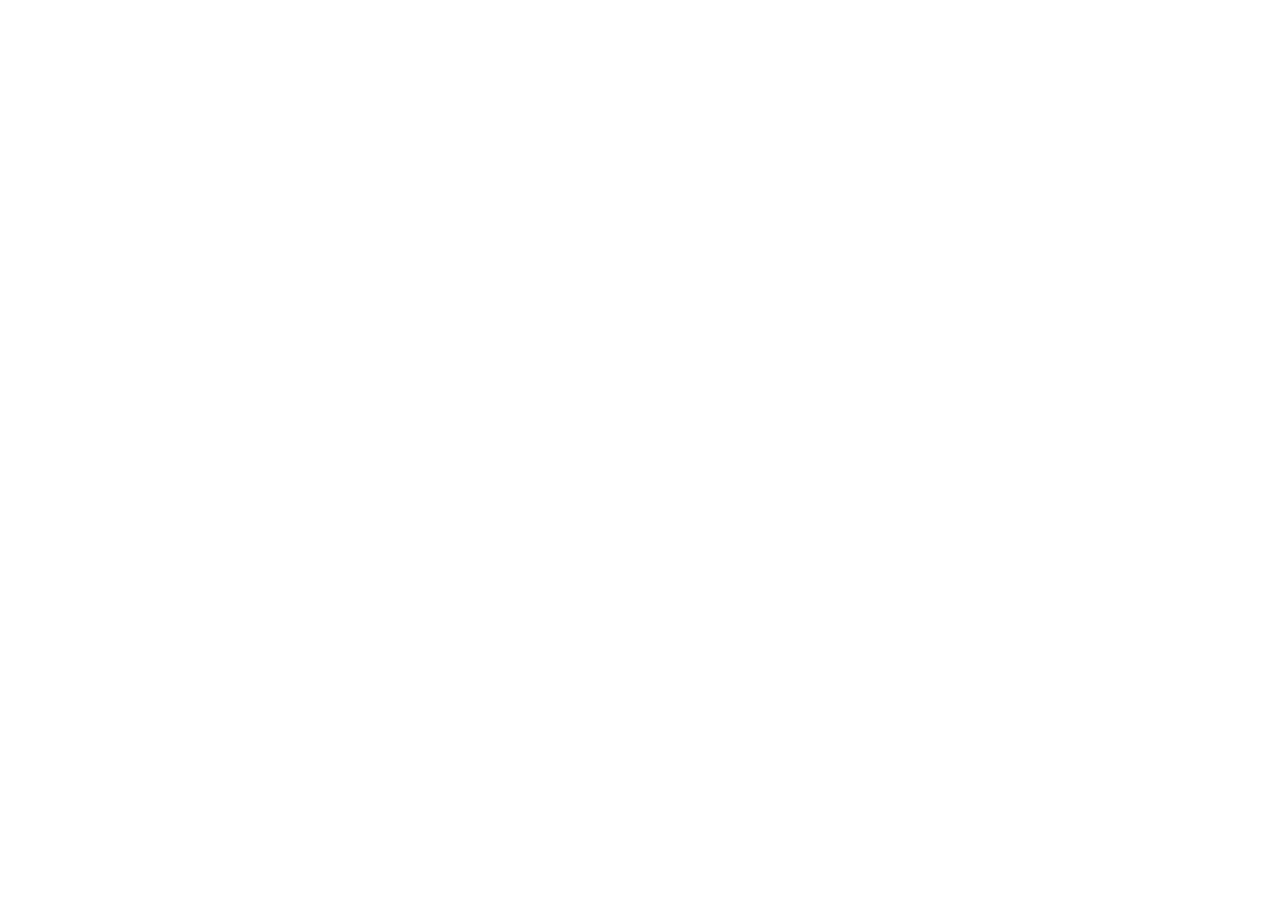
==== index.html @ 82f1686b "Add files via upload" ====
<!DOCTYPE html>
<html lang="en">
<head>
  <meta charset="UTF-8">
  <title>Document</title>
  <meta http-equiv="X-UA-Compatible" content="IE=edge,chrome=1" />
  <meta name="description" content="Description">
  <meta name="viewport" content="width=device-width, initial-scale=1.0, minimum-scale=1.0">
  <link rel="stylesheet" href="//cdn.jsdelivr.net/npm/docsify@4/lib/themes/vue.css">
</head>
<body>
  <div id="app"></div>
  <script>
    window.$docsify = {
      name: '',
      repo: '',
      loadSidebar: true,
      coverpage: true,
      onlyCover: false,
    }
  </script>
  <!-- Docsify v4 -->
  <script src="//cdn.jsdelivr.net/npm/docsify@4"></script>
</body>
</html>
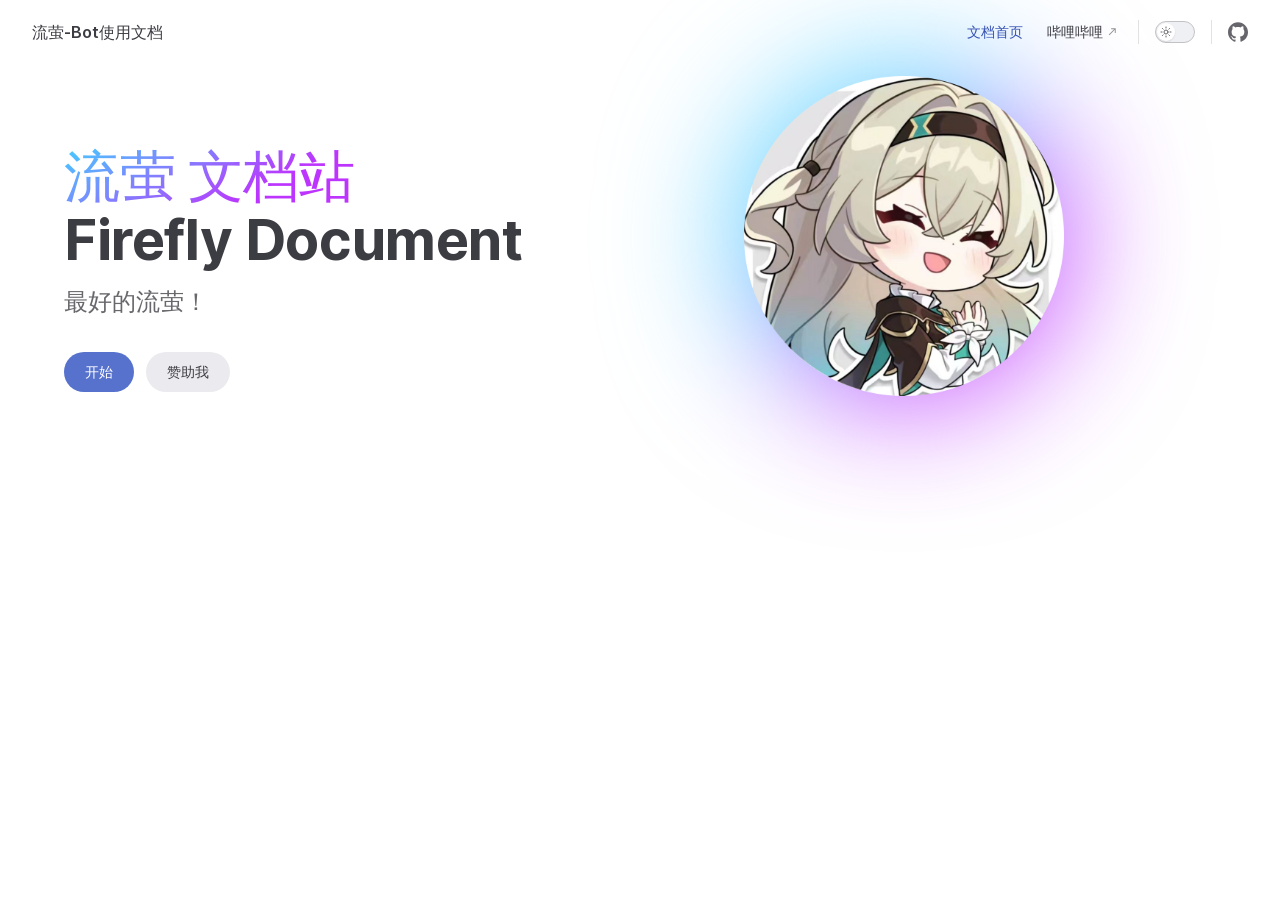
==== commit 11fe0906: "修改部分样式，增加赞助页面" ====
--- a/index.html
+++ b/index.html
@@ -1,25 +1,24 @@
 <!DOCTYPE html>
-<html lang="en">
-<head>
-  <meta charset="UTF-8">
-  <title>Document</title>
-  <meta http-equiv="X-UA-Compatible" content="IE=edge,chrome=1" />
-  <meta name="description" content="Description">
-  <meta name="viewport" content="width=device-width, initial-scale=1.0, minimum-scale=1.0">
-  <link rel="stylesheet" href="//cdn.jsdelivr.net/npm/docsify@4/lib/themes/vue.css">
-</head>
-<body>
-  <div id="app"></div>
-  <script>
-    window.$docsify = {
-      name: '',
-      repo: '',
-      loadSidebar: true,
-      coverpage: true,
-      onlyCover: false,
-    }
-  </script>
-  <!-- Docsify v4 -->
-  <script src="//cdn.jsdelivr.net/npm/docsify@4"></script>
-</body>
-</html>
+<html lang="en-US" dir="ltr">
+  <head>
+    <meta charset="utf-8">
+    <meta name="viewport" content="width=device-width,initial-scale=1">
+    <title>流萤-Bot使用文档</title>
+    <meta name="description" content="A VitePress Site">
+    <meta name="generator" content="VitePress v1.0.0-rc.43">
+    <link rel="preload stylesheet" href="/assets/style.CK7vb5Z1.css" as="style">
+    
+    <script type="module" src="/assets/app.C0r8PYyo.js"></script>
+    <link rel="preload" href="/assets/inter-roman-latin.Bu8hRsVA.woff2" as="font" type="font/woff2" crossorigin="">
+    <link rel="modulepreload" href="/assets/chunks/framework.Dpr6UjKr.js">
+    <link rel="modulepreload" href="/assets/chunks/theme.BWD507R5.js">
+    <link rel="modulepreload" href="/assets/index.md.-U9x_6l1.lean.js">
+    <script id="check-dark-mode">(()=>{const e=localStorage.getItem("vitepress-theme-appearance")||"auto",a=window.matchMedia("(prefers-color-scheme: dark)").matches;(!e||e==="auto"?a:e==="dark")&&document.documentElement.classList.add("dark")})();</script>
+    <script id="check-mac-os">document.documentElement.classList.toggle("mac",/Mac|iPhone|iPod|iPad/i.test(navigator.platform));</script>
+  </head>
+  <body>
+    <div id="app"><div class="Layout" data-v-dfeb887b><!--[--><!--]--><!--[--><span tabindex="-1" data-v-8f534668></span><a href="#VPContent" class="VPSkipLink visually-hidden" data-v-8f534668> Skip to content </a><!--]--><!----><header class="VPNav" data-v-dfeb887b data-v-c4aa51ca><div class="VPNavBar top" data-v-c4aa51ca data-v-e6f1226e><div class="wrapper" data-v-e6f1226e><div class="container" data-v-e6f1226e><div class="title" data-v-e6f1226e><div class="VPNavBarTitle" data-v-e6f1226e data-v-765023d8><a class="title" href="/" data-v-765023d8><!--[--><!--]--><!----><span data-v-765023d8>流萤-Bot使用文档</span><!--[--><!--]--></a></div></div><div class="content" data-v-e6f1226e><div class="content-body" data-v-e6f1226e><!--[--><!--]--><div class="VPNavBarSearch search" data-v-e6f1226e><!----></div><nav aria-labelledby="main-nav-aria-label" class="VPNavBarMenu menu" data-v-e6f1226e data-v-2db914d3><span id="main-nav-aria-label" class="visually-hidden" data-v-2db914d3>Main Navigation</span><!--[--><!--[--><a class="VPLink link VPNavBarMenuLink active" href="/" tabindex="0" data-v-2db914d3 data-v-971ad620><!--[--><span data-v-971ad620>文档首页</span><!--]--></a><!--]--><!--[--><a class="VPLink link vp-external-link-icon VPNavBarMenuLink" href="https://space.bilibili.com/1277575300" target="_blank" rel="noreferrer" tabindex="0" data-v-2db914d3 data-v-971ad620><!--[--><span data-v-971ad620>哔哩哔哩</span><!--]--></a><!--]--><!--]--></nav><!----><div class="VPNavBarAppearance appearance" data-v-e6f1226e data-v-c6237c3f><button class="VPSwitch VPSwitchAppearance" type="button" role="switch" title="Switch to dark theme" aria-checked="false" data-v-c6237c3f data-v-93b29351 data-v-5e9b8f7b><span class="check" data-v-5e9b8f7b><span class="icon" data-v-5e9b8f7b><!--[--><span class="vpi-sun sun" data-v-93b29351></span><span class="vpi-moon moon" data-v-93b29351></span><!--]--></span></span></button></div><div class="VPSocialLinks VPNavBarSocialLinks social-links" data-v-e6f1226e data-v-c1d4c688 data-v-73a64eac><!--[--><a class="VPSocialLink no-icon" href="https://github.com/surgar04?tab=repositories" aria-label="github" target="_blank" rel="noopener" data-v-73a64eac data-v-81ea0254><span class="vpi-social-github" /></a><!--]--></div><div class="VPFlyout VPNavBarExtra extra" data-v-e6f1226e data-v-65ff6c76 data-v-1394124f><button type="button" class="button" aria-haspopup="true" aria-expanded="false" aria-label="extra navigation" data-v-1394124f><span class="vpi-more-horizontal icon" data-v-1394124f></span></button><div class="menu" data-v-1394124f><div class="VPMenu" data-v-1394124f data-v-fa485906><!----><!--[--><!--[--><!----><div class="group" data-v-65ff6c76><div class="item appearance" data-v-65ff6c76><p class="label" data-v-65ff6c76>Appearance</p><div class="appearance-action" data-v-65ff6c76><button class="VPSwitch VPSwitchAppearance" type="button" role="switch" title="Switch to dark theme" aria-checked="false" data-v-65ff6c76 data-v-93b29351 data-v-5e9b8f7b><span class="check" data-v-5e9b8f7b><span class="icon" data-v-5e9b8f7b><!--[--><span class="vpi-sun sun" data-v-93b29351></span><span class="vpi-moon moon" data-v-93b29351></span><!--]--></span></span></button></div></div></div><div class="group" data-v-65ff6c76><div class="item social-links" data-v-65ff6c76><div class="VPSocialLinks social-links-list" data-v-65ff6c76 data-v-73a64eac><!--[--><a class="VPSocialLink no-icon" href="https://github.com/surgar04?tab=repositories" aria-label="github" target="_blank" rel="noopener" data-v-73a64eac data-v-81ea0254><span class="vpi-social-github" /></a><!--]--></div></div></div><!--]--><!--]--></div></div></div><!--[--><!--]--><button type="button" class="VPNavBarHamburger hamburger" aria-label="mobile navigation" aria-expanded="false" aria-controls="VPNavScreen" data-v-e6f1226e data-v-4c779a3c><span class="container" data-v-4c779a3c><span class="top" data-v-4c779a3c></span><span class="middle" data-v-4c779a3c></span><span class="bottom" data-v-4c779a3c></span></span></button></div></div></div></div><div class="divider" data-v-e6f1226e><div class="divider-line" data-v-e6f1226e></div></div></div><!----></header><!----><!----><div class="VPContent is-home" id="VPContent" data-v-dfeb887b data-v-20c59612><div class="VPHome" data-v-20c59612 data-v-8c2e68af><!--[--><!--]--><div class="VPHero has-image VPHomeHero" data-v-8c2e68af data-v-a54c5102><div class="container" data-v-a54c5102><div class="main" data-v-a54c5102><!--[--><!--]--><!--[--><h1 class="name" data-v-a54c5102><span class="clip" data-v-a54c5102>流萤 文档站</span></h1><p class="text" data-v-a54c5102>Firefly Document</p><p class="tagline" data-v-a54c5102>最好的流萤！</p><!--]--><!--[--><!--]--><div class="actions" data-v-a54c5102><!--[--><div class="action" data-v-a54c5102><a class="VPButton medium brand" href="/Home.html" data-v-a54c5102 data-v-3cd82897>开始</a></div><div class="action" data-v-a54c5102><a class="VPButton medium alt" href="/zan.html" data-v-a54c5102 data-v-3cd82897>赞助我</a></div><!--]--></div><!--[--><!--]--></div><div class="image" data-v-a54c5102><div class="image-container" data-v-a54c5102><div class="image-bg" data-v-a54c5102></div><!--[--><!--[--><img class="VPImage image-src" src="/3.png" alt="背景图" data-v-24d50e82><!--]--><!--]--></div></div></div></div><!--[--><!--]--><!--[--><!--]--><!----><!--[--><!--]--><div class="vp-doc container" style="--vp-offset:calc(50% - Infinitypx);" data-v-8c2e68af data-v-97bddaf5><!--[--><div style="position:relative;" data-v-8c2e68af><div></div></div><!--]--></div></div></div><!----><!--[--><!--]--></div></div>
+    <script>window.__VP_HASH_MAP__=JSON.parse("{\"index.md\":\"-U9x_6l1\",\"readme.md\":\"MS_mb7FN\",\"zan.md\":\"BdMUmpHX\",\"update.md\":\"B0gAtY-7\",\"home.md\":\"M4yj7I3S\",\"gi.md\":\"UJZmiehG\",\"sr.md\":\"D_nITd90\"}");window.__VP_SITE_DATA__=JSON.parse("{\"lang\":\"en-US\",\"dir\":\"ltr\",\"title\":\"流萤-Bot使用文档\",\"description\":\"A VitePress Site\",\"base\":\"/\",\"head\":[],\"router\":{\"prefetchLinks\":true},\"appearance\":true,\"themeConfig\":{\"outlineTitle\":\"文章目录\",\"outline\":[2,6],\"nav\":[{\"text\":\"文档首页\",\"link\":\"/\"},{\"text\":\"哔哩哔哩\",\"link\":\"https://space.bilibili.com/1277575300\"}],\"seacrch\":{\"provider\":\"local\",\"options\":{\"translations\":{\"button\":{\"buttonText\":\"搜索\",\"buttonAriaLabel\":\"搜索文档\"},\"modal\":{\"noResultsText\":\"好像没有这个哦＞﹏＜\",\"resetButtonTitle\":\"清除查询条件\",\"footer\":{\"selectText\":\"选择\",\"navigateText\":\"切换\"}}}}},\"sidebar\":[{\"text\":\"分区总览\",\"items\":[{\"text\":\"原神文档 Genshin Impact\",\"link\":\"/GI\"},{\"text\":\"星铁文档 Star Rail\",\"link\":\"/SR\"},{\"text\":\"赞 助 Sponsor\",\"link\":\"/zan\"},{\"text\":\"更新时间线 Update time\",\"link\":\"/update\"}]}],\"socialLinks\":[{\"icon\":\"github\",\"link\":\"https://github.com/surgar04?tab=repositories\"}]},\"locales\":{},\"scrollOffset\":134,\"cleanUrls\":false}");</script>
+    
+  </body>
+</html>
--- a/assets/style.CK7vb5Z1.css
+++ b/assets/style.CK7vb5Z1.css
@@ -0,0 +1 @@
+@font-face{font-family:Inter var;font-weight:100 900;font-display:swap;font-style:normal;font-named-instance:"Regular";src:url(/assets/inter-roman-cyrillic.CMhn1ESj.woff2) format("woff2");unicode-range:U+0301,U+0400-045F,U+0490-0491,U+04B0-04B1,U+2116}@font-face{font-family:Inter var;font-weight:100 900;font-display:swap;font-style:normal;font-named-instance:"Regular";src:url(/assets/inter-roman-cyrillic-ext.DxP3Awbn.woff2) format("woff2");unicode-range:U+0460-052F,U+1C80-1C88,U+20B4,U+2DE0-2DFF,U+A640-A69F,U+FE2E-FE2F}@font-face{font-family:Inter var;font-weight:100 900;font-display:swap;font-style:normal;font-named-instance:"Regular";src:url(/assets/inter-roman-greek.JvnBZ4YD.woff2) format("woff2");unicode-range:U+0370-03FF}@font-face{font-family:Inter var;font-weight:100 900;font-display:swap;font-style:normal;font-named-instance:"Regular";src:url(/assets/inter-roman-greek-ext.D0mI3NpI.woff2) format("woff2");unicode-range:U+1F00-1FFF}@font-face{font-family:Inter var;font-weight:100 900;font-display:swap;font-style:normal;font-named-instance:"Regular";src:url(/assets/inter-roman-latin.Bu8hRsVA.woff2) format("woff2");unicode-range:U+0000-00FF,U+0131,U+0152-0153,U+02BB-02BC,U+02C6,U+02DA,U+02DC,U+2000-206F,U+2074,U+20AC,U+2122,U+2191,U+2193,U+2212,U+2215,U+FEFF,U+FFFD}@font-face{font-family:Inter var;font-weight:100 900;font-display:swap;font-style:normal;font-named-instance:"Regular";src:url(/assets/inter-roman-latin-ext.ZlYT4o7i.woff2) format("woff2");unicode-range:U+0100-024F,U+0259,U+1E00-1EFF,U+2020,U+20A0-20AB,U+20AD-20CF,U+2113,U+2C60-2C7F,U+A720-A7FF}@font-face{font-family:Inter var;font-weight:100 900;font-display:swap;font-style:normal;font-named-instance:"Regular";src:url(/assets/inter-roman-vietnamese.ClpjcLMQ.woff2) format("woff2");unicode-range:U+0102-0103,U+0110-0111,U+0128-0129,U+0168-0169,U+01A0-01A1,U+01AF-01B0,U+1EA0-1EF9,U+20AB}@font-face{font-family:Inter var;font-weight:100 900;font-display:swap;font-style:italic;font-named-instance:"Italic";src:url(/assets/inter-italic-cyrillic.D6csxwjC.woff2) format("woff2");unicode-range:U+0301,U+0400-045F,U+0490-0491,U+04B0-04B1,U+2116}@font-face{font-family:Inter var;font-weight:100 900;font-display:swap;font-style:italic;font-named-instance:"Italic";src:url(/assets/inter-italic-cyrillic-ext.5XJwZIOp.woff2) format("woff2");unicode-range:U+0460-052F,U+1C80-1C88,U+20B4,U+2DE0-2DFF,U+A640-A69F,U+FE2E-FE2F}@font-face{font-family:Inter var;font-weight:100 900;font-display:swap;font-style:italic;font-named-instance:"Italic";src:url(/assets/inter-italic-greek.9J96vYpw.woff2) format("woff2");unicode-range:U+0370-03FF}@font-face{font-family:Inter var;font-weight:100 900;font-display:swap;font-style:italic;font-named-instance:"Italic";src:url(/assets/inter-italic-greek-ext.CHOfFY1k.woff2) format("woff2");unicode-range:U+1F00-1FFF}@font-face{font-family:Inter var;font-weight:100 900;font-display:swap;font-style:italic;font-named-instance:"Italic";src:url(/assets/inter-italic-latin.DbsTr1gm.woff2) format("woff2");unicode-range:U+0000-00FF,U+0131,U+0152-0153,U+02BB-02BC,U+02C6,U+02DA,U+02DC,U+2000-206F,U+2074,U+20AC,U+2122,U+2191,U+2193,U+2212,U+2215,U+FEFF,U+FFFD}@font-face{font-family:Inter var;font-weight:100 900;font-display:swap;font-style:italic;font-named-instance:"Italic";src:url(/assets/inter-italic-latin-ext.BGcWXLrn.woff2) format("woff2");unicode-range:U+0100-024F,U+0259,U+1E00-1EFF,U+2020,U+20A0-20AB,U+20AD-20CF,U+2113,U+2C60-2C7F,U+A720-A7FF}@font-face{font-family:Inter var;font-weight:100 900;font-display:swap;font-style:italic;font-named-instance:"Italic";src:url(/assets/inter-italic-vietnamese.DHNAd7Wr.woff2) format("woff2");unicode-range:U+0102-0103,U+0110-0111,U+0128-0129,U+0168-0169,U+01A0-01A1,U+01AF-01B0,U+1EA0-1EF9,U+20AB}@font-face{font-family:Chinese Quotes;src:local("PingFang SC Regular"),local("PingFang SC"),local("SimHei"),local("Source Han Sans SC");unicode-range:U+2018,U+2019,U+201C,U+201D}:root{--vp-c-white: #ffffff;--vp-c-black: #000000;--vp-c-neutral: var(--vp-c-black);--vp-c-neutral-inverse: var(--vp-c-white)}.dark{--vp-c-neutral: var(--vp-c-white);--vp-c-neutral-inverse: var(--vp-c-black)}:root{--vp-c-gray-1: #dddde3;--vp-c-gray-2: #e4e4e9;--vp-c-gray-3: #ebebef;--vp-c-gray-soft: rgba(142, 150, 170, .14);--vp-c-indigo-1: #3451b2;--vp-c-indigo-2: #3a5ccc;--vp-c-indigo-3: #5672cd;--vp-c-indigo-soft: rgba(100, 108, 255, .14);--vp-c-purple-1: #6f42c1;--vp-c-purple-2: #7e4cc9;--vp-c-purple-3: #8e5cd9;--vp-c-purple-soft: rgba(159, 122, 234, .14);--vp-c-green-1: #18794e;--vp-c-green-2: #299764;--vp-c-green-3: #30a46c;--vp-c-green-soft: rgba(16, 185, 129, .14);--vp-c-yellow-1: #915930;--vp-c-yellow-2: #946300;--vp-c-yellow-3: #9f6a00;--vp-c-yellow-soft: rgba(234, 179, 8, .14);--vp-c-red-1: #b8272c;--vp-c-red-2: #d5393e;--vp-c-red-3: #e0575b;--vp-c-red-soft: rgba(244, 63, 94, .14);--vp-c-sponsor: #db2777}.dark{--vp-c-gray-1: #515c67;--vp-c-gray-2: #414853;--vp-c-gray-3: #32363f;--vp-c-gray-soft: rgba(101, 117, 133, .16);--vp-c-indigo-1: #a8b1ff;--vp-c-indigo-2: #5c73e7;--vp-c-indigo-3: #3e63dd;--vp-c-indigo-soft: rgba(100, 108, 255, .16);--vp-c-purple-1: #c8abfa;--vp-c-purple-2: #a879e6;--vp-c-purple-3: #8e5cd9;--vp-c-purple-soft: rgba(159, 122, 234, .16);--vp-c-green-1: #3dd68c;--vp-c-green-2: #30a46c;--vp-c-green-3: #298459;--vp-c-green-soft: rgba(16, 185, 129, .16);--vp-c-yellow-1: #f9b44e;--vp-c-yellow-2: #da8b17;--vp-c-yellow-3: #a46a0a;--vp-c-yellow-soft: rgba(234, 179, 8, .16);--vp-c-red-1: #f66f81;--vp-c-red-2: #f14158;--vp-c-red-3: #b62a3c;--vp-c-red-soft: rgba(244, 63, 94, .16)}:root{--vp-c-bg: #ffffff;--vp-c-bg-alt: #f6f6f7;--vp-c-bg-elv: #ffffff;--vp-c-bg-soft: #f6f6f7}.dark{--vp-c-bg: #1b1b1f;--vp-c-bg-alt: #161618;--vp-c-bg-elv: #202127;--vp-c-bg-soft: #202127}:root{--vp-c-border: #c2c2c4;--vp-c-divider: #e2e2e3;--vp-c-gutter: #e2e2e3}.dark{--vp-c-border: #3c3f44;--vp-c-divider: #2e2e32;--vp-c-gutter: #000000}:root{--vp-c-text-1: rgba(60, 60, 67);--vp-c-text-2: rgba(60, 60, 67, .78);--vp-c-text-3: rgba(60, 60, 67, .56)}.dark{--vp-c-text-1: rgba(255, 255, 245, .86);--vp-c-text-2: rgba(235, 235, 245, .6);--vp-c-text-3: rgba(235, 235, 245, .38)}:root{--vp-c-default-1: var(--vp-c-gray-1);--vp-c-default-2: var(--vp-c-gray-2);--vp-c-default-3: var(--vp-c-gray-3);--vp-c-default-soft: var(--vp-c-gray-soft);--vp-c-brand-1: var(--vp-c-indigo-1);--vp-c-brand-2: var(--vp-c-indigo-2);--vp-c-brand-3: var(--vp-c-indigo-3);--vp-c-brand-soft: var(--vp-c-indigo-soft);--vp-c-brand: var(--vp-c-brand-1);--vp-c-tip-1: var(--vp-c-brand-1);--vp-c-tip-2: var(--vp-c-brand-2);--vp-c-tip-3: var(--vp-c-brand-3);--vp-c-tip-soft: var(--vp-c-brand-soft);--vp-c-note-1: var(--vp-c-brand-1);--vp-c-note-2: var(--vp-c-brand-2);--vp-c-note-3: var(--vp-c-brand-3);--vp-c-note-soft: var(--vp-c-brand-soft);--vp-c-success-1: var(--vp-c-green-1);--vp-c-success-2: var(--vp-c-green-2);--vp-c-success-3: var(--vp-c-green-3);--vp-c-success-soft: var(--vp-c-green-soft);--vp-c-important-1: var(--vp-c-purple-1);--vp-c-important-2: var(--vp-c-purple-2);--vp-c-important-3: var(--vp-c-purple-3);--vp-c-important-soft: var(--vp-c-purple-soft);--vp-c-warning-1: var(--vp-c-yellow-1);--vp-c-warning-2: var(--vp-c-yellow-2);--vp-c-warning-3: var(--vp-c-yellow-3);--vp-c-warning-soft: var(--vp-c-yellow-soft);--vp-c-danger-1: var(--vp-c-red-1);--vp-c-danger-2: var(--vp-c-red-2);--vp-c-danger-3: var(--vp-c-red-3);--vp-c-danger-soft: var(--vp-c-red-soft);--vp-c-caution-1: var(--vp-c-red-1);--vp-c-caution-2: var(--vp-c-red-2);--vp-c-caution-3: var(--vp-c-red-3);--vp-c-caution-soft: var(--vp-c-red-soft)}:root{--vp-font-family-base: "Chinese Quotes", "Inter var", "Inter", ui-sans-serif, system-ui, -apple-system, BlinkMacSystemFont, "Segoe UI", Roboto, "Helvetica Neue", Helvetica, Arial, "Noto Sans", sans-serif, "Apple Color Emoji", "Segoe UI Emoji", "Segoe UI Symbol", "Noto Color Emoji";--vp-font-family-mono: ui-monospace, SFMono-Regular, "SF Mono", Menlo, Monaco, Consolas, "Liberation Mono", "Courier New", monospace}:root{--vp-shadow-1: 0 1px 2px rgba(0, 0, 0, .04), 0 1px 2px rgba(0, 0, 0, .06);--vp-shadow-2: 0 3px 12px rgba(0, 0, 0, .07), 0 1px 4px rgba(0, 0, 0, .07);--vp-shadow-3: 0 12px 32px rgba(0, 0, 0, .1), 0 2px 6px rgba(0, 0, 0, .08);--vp-shadow-4: 0 14px 44px rgba(0, 0, 0, .12), 0 3px 9px rgba(0, 0, 0, .12);--vp-shadow-5: 0 18px 56px rgba(0, 0, 0, .16), 0 4px 12px rgba(0, 0, 0, .16)}:root{--vp-z-index-footer: 10;--vp-z-index-local-nav: 20;--vp-z-index-nav: 30;--vp-z-index-layout-top: 40;--vp-z-index-backdrop: 50;--vp-z-index-sidebar: 60}@media (min-width: 960px){:root{--vp-z-index-sidebar: 25}}:root{--vp-layout-max-width: 1440px}:root{--vp-header-anchor-symbol: "#"}:root{--vp-code-line-height: 1.7;--vp-code-font-size: .875em;--vp-code-color: var(--vp-c-brand-1);--vp-code-link-color: var(--vp-c-brand-1);--vp-code-link-hover-color: var(--vp-c-brand-2);--vp-code-bg: var(--vp-c-default-soft);--vp-code-block-color: var(--vp-c-text-2);--vp-code-block-bg: var(--vp-c-bg-alt);--vp-code-block-divider-color: var(--vp-c-gutter);--vp-code-lang-color: var(--vp-c-text-3);--vp-code-line-highlight-color: var(--vp-c-default-soft);--vp-code-line-number-color: var(--vp-c-text-3);--vp-code-line-diff-add-color: var(--vp-c-success-soft);--vp-code-line-diff-add-symbol-color: var(--vp-c-success-1);--vp-code-line-diff-remove-color: var(--vp-c-danger-soft);--vp-code-line-diff-remove-symbol-color: var(--vp-c-danger-1);--vp-code-line-warning-color: var(--vp-c-warning-soft);--vp-code-line-error-color: var(--vp-c-danger-soft);--vp-code-copy-code-border-color: var(--vp-c-divider);--vp-code-copy-code-bg: var(--vp-c-bg-soft);--vp-code-copy-code-hover-border-color: var(--vp-c-divider);--vp-code-copy-code-hover-bg: var(--vp-c-bg);--vp-code-copy-code-active-text: var(--vp-c-text-2);--vp-code-copy-copied-text-content: "Copied";--vp-code-tab-divider: var(--vp-code-block-divider-color);--vp-code-tab-text-color: var(--vp-c-text-2);--vp-code-tab-bg: var(--vp-code-block-bg);--vp-code-tab-hover-text-color: var(--vp-c-text-1);--vp-code-tab-active-text-color: var(--vp-c-text-1);--vp-code-tab-active-bar-color: var(--vp-c-brand-1)}:root{--vp-button-brand-border: transparent;--vp-button-brand-text: var(--vp-c-white);--vp-button-brand-bg: var(--vp-c-brand-3);--vp-button-brand-hover-border: transparent;--vp-button-brand-hover-text: var(--vp-c-white);--vp-button-brand-hover-bg: var(--vp-c-brand-2);--vp-button-brand-active-border: transparent;--vp-button-brand-active-text: var(--vp-c-white);--vp-button-brand-active-bg: var(--vp-c-brand-1);--vp-button-alt-border: transparent;--vp-button-alt-text: var(--vp-c-text-1);--vp-button-alt-bg: var(--vp-c-default-3);--vp-button-alt-hover-border: transparent;--vp-button-alt-hover-text: var(--vp-c-text-1);--vp-button-alt-hover-bg: var(--vp-c-default-2);--vp-button-alt-active-border: transparent;--vp-button-alt-active-text: var(--vp-c-text-1);--vp-button-alt-active-bg: var(--vp-c-default-1);--vp-button-sponsor-border: var(--vp-c-text-2);--vp-button-sponsor-text: var(--vp-c-text-2);--vp-button-sponsor-bg: transparent;--vp-button-sponsor-hover-border: var(--vp-c-sponsor);--vp-button-sponsor-hover-text: var(--vp-c-sponsor);--vp-button-sponsor-hover-bg: transparent;--vp-button-sponsor-active-border: var(--vp-c-sponsor);--vp-button-sponsor-active-text: var(--vp-c-sponsor);--vp-button-sponsor-active-bg: transparent}:root{--vp-custom-block-font-size: 14px;--vp-custom-block-code-font-size: 13px;--vp-custom-block-info-border: transparent;--vp-custom-block-info-text: var(--vp-c-text-1);--vp-custom-block-info-bg: var(--vp-c-default-soft);--vp-custom-block-info-code-bg: var(--vp-c-default-soft);--vp-custom-block-note-border: transparent;--vp-custom-block-note-text: var(--vp-c-text-1);--vp-custom-block-note-bg: var(--vp-c-default-soft);--vp-custom-block-note-code-bg: var(--vp-c-default-soft);--vp-custom-block-tip-border: transparent;--vp-custom-block-tip-text: var(--vp-c-text-1);--vp-custom-block-tip-bg: var(--vp-c-tip-soft);--vp-custom-block-tip-code-bg: var(--vp-c-tip-soft);--vp-custom-block-important-border: transparent;--vp-custom-block-important-text: var(--vp-c-text-1);--vp-custom-block-important-bg: var(--vp-c-important-soft);--vp-custom-block-important-code-bg: var(--vp-c-important-soft);--vp-custom-block-warning-border: transparent;--vp-custom-block-warning-text: var(--vp-c-text-1);--vp-custom-block-warning-bg: var(--vp-c-warning-soft);--vp-custom-block-warning-code-bg: var(--vp-c-warning-soft);--vp-custom-block-danger-border: transparent;--vp-custom-block-danger-text: var(--vp-c-text-1);--vp-custom-block-danger-bg: var(--vp-c-danger-soft);--vp-custom-block-danger-code-bg: var(--vp-c-danger-soft);--vp-custom-block-caution-border: transparent;--vp-custom-block-caution-text: var(--vp-c-text-1);--vp-custom-block-caution-bg: var(--vp-c-caution-soft);--vp-custom-block-caution-code-bg: var(--vp-c-caution-soft);--vp-custom-block-details-border: var(--vp-custom-block-info-border);--vp-custom-block-details-text: var(--vp-custom-block-info-text);--vp-custom-block-details-bg: var(--vp-custom-block-info-bg);--vp-custom-block-details-code-bg: var(--vp-custom-block-info-code-bg)}:root{--vp-input-border-color: var(--vp-c-border);--vp-input-bg-color: var(--vp-c-bg-alt);--vp-input-switch-bg-color: var(--vp-c-default-soft)}:root{--vp-nav-height: 64px;--vp-nav-bg-color: var(--vp-c-bg);--vp-nav-screen-bg-color: var(--vp-c-bg);--vp-nav-logo-height: 24px}.hide-nav{--vp-nav-height: 0px}.hide-nav .VPSidebar{--vp-nav-height: 22px}:root{--vp-local-nav-bg-color: var(--vp-c-bg)}:root{--vp-sidebar-width: 272px;--vp-sidebar-bg-color: var(--vp-c-bg-alt)}:root{--vp-backdrop-bg-color: rgba(0, 0, 0, .6)}:root{--vp-home-hero-name-color: var(--vp-c-brand-1);--vp-home-hero-name-background: transparent;--vp-home-hero-image-background-image: none;--vp-home-hero-image-filter: none}:root{--vp-badge-info-border: transparent;--vp-badge-info-text: var(--vp-c-text-2);--vp-badge-info-bg: var(--vp-c-default-soft);--vp-badge-tip-border: transparent;--vp-badge-tip-text: var(--vp-c-tip-1);--vp-badge-tip-bg: var(--vp-c-tip-soft);--vp-badge-warning-border: transparent;--vp-badge-warning-text: var(--vp-c-warning-1);--vp-badge-warning-bg: var(--vp-c-warning-soft);--vp-badge-danger-border: transparent;--vp-badge-danger-text: var(--vp-c-danger-1);--vp-badge-danger-bg: var(--vp-c-danger-soft)}:root{--vp-carbon-ads-text-color: var(--vp-c-text-1);--vp-carbon-ads-poweredby-color: var(--vp-c-text-2);--vp-carbon-ads-bg-color: var(--vp-c-bg-soft);--vp-carbon-ads-hover-text-color: var(--vp-c-brand-1);--vp-carbon-ads-hover-poweredby-color: var(--vp-c-text-1)}:root{--vp-local-search-bg: var(--vp-c-bg);--vp-local-search-result-bg: var(--vp-c-bg);--vp-local-search-result-border: var(--vp-c-divider);--vp-local-search-result-selected-bg: var(--vp-c-bg);--vp-local-search-result-selected-border: var(--vp-c-brand-1);--vp-local-search-highlight-bg: var(--vp-c-brand-1);--vp-local-search-highlight-text: var(--vp-c-neutral-inverse)}@media (prefers-reduced-motion: reduce){*,:before,:after{animation-delay:-1ms!important;animation-duration:1ms!important;animation-iteration-count:1!important;background-attachment:initial!important;scroll-behavior:auto!important;transition-duration:0s!important;transition-delay:0s!important}}*,:before,:after{box-sizing:border-box}html{line-height:1.4;font-size:16px;-webkit-text-size-adjust:100%}html.dark{color-scheme:dark}body{margin:0;width:100%;min-width:320px;min-height:100vh;line-height:24px;font-family:var(--vp-font-family-base);font-size:16px;font-weight:400;color:var(--vp-c-text-1);background-color:var(--vp-c-bg);font-synthesis:style;text-rendering:optimizeLegibility;-webkit-font-smoothing:antialiased;-moz-osx-font-smoothing:grayscale}main{display:block}h1,h2,h3,h4,h5,h6{margin:0;line-height:24px;font-size:16px;font-weight:400}p{margin:0}strong,b{font-weight:600}a,area,button,[role=button],input,label,select,summary,textarea{touch-action:manipulation}a{color:inherit;text-decoration:inherit}ol,ul{list-style:none;margin:0;padding:0}blockquote{margin:0}pre,code,kbd,samp{font-family:var(--vp-font-family-mono)}img,svg,video,canvas,audio,iframe,embed,object{display:block}figure{margin:0}img,video{max-width:100%;height:auto}button,input,optgroup,select,textarea{border:0;padding:0;line-height:inherit;color:inherit}button{padding:0;font-family:inherit;background-color:transparent;background-image:none}button:enabled,[role=button]:enabled{cursor:pointer}button:focus,button:focus-visible{outline:1px dotted;outline:4px auto -webkit-focus-ring-color}button:focus:not(:focus-visible){outline:none!important}input:focus,textarea:focus,select:focus{outline:none}table{border-collapse:collapse}input{background-color:transparent}input:-ms-input-placeholder,textarea:-ms-input-placeholder{color:var(--vp-c-text-3)}input::-ms-input-placeholder,textarea::-ms-input-placeholder{color:var(--vp-c-text-3)}input::placeholder,textarea::placeholder{color:var(--vp-c-text-3)}input::-webkit-outer-spin-button,input::-webkit-inner-spin-button{-webkit-appearance:none;margin:0}input[type=number]{-moz-appearance:textfield}textarea{resize:vertical}select{-webkit-appearance:none}fieldset{margin:0;padding:0}h1,h2,h3,h4,h5,h6,li,p{overflow-wrap:break-word}vite-error-overlay{z-index:9999}mjx-container{display:inline-block;margin:auto 2px -2px}mjx-container>svg{display:inline-block;margin:auto}[class^=vpi-],[class*=" vpi-"],.vp-icon{width:1em;height:1em}[class^=vpi-].bg,[class*=" vpi-"].bg,.vp-icon.bg{background-size:100% 100%;background-color:transparent}[class^=vpi-]:not(.bg),[class*=" vpi-"]:not(.bg),.vp-icon:not(.bg){-webkit-mask:var(--icon) no-repeat;mask:var(--icon) no-repeat;-webkit-mask-size:100% 100%;mask-size:100% 100%;background-color:currentColor;color:inherit}.vpi-align-left{--icon: url("data:image/svg+xml,%3Csvg xmlns='http://www.w3.org/2000/svg' fill='none' stroke='currentColor' stroke-linecap='round' stroke-linejoin='round' stroke-width='2' viewBox='0 0 24 24'%3E%3Cpath d='M21 6H3M15 12H3M17 18H3'/%3E%3C/svg%3E")}.vpi-arrow-right,.vpi-arrow-down,.vpi-arrow-left,.vpi-arrow-up{--icon: url("data:image/svg+xml,%3Csvg xmlns='http://www.w3.org/2000/svg' fill='none' stroke='currentColor' stroke-linecap='round' stroke-linejoin='round' stroke-width='2' viewBox='0 0 24 24'%3E%3Cpath d='M5 12h14M12 5l7 7-7 7'/%3E%3C/svg%3E")}.vpi-chevron-right,.vpi-chevron-down,.vpi-chevron-left,.vpi-chevron-up{--icon: url("data:image/svg+xml,%3Csvg xmlns='http://www.w3.org/2000/svg' fill='none' stroke='currentColor' stroke-linecap='round' stroke-linejoin='round' stroke-width='2' viewBox='0 0 24 24'%3E%3Cpath d='m9 18 6-6-6-6'/%3E%3C/svg%3E")}.vpi-chevron-down,.vpi-arrow-down{transform:rotate(90deg)}.vpi-chevron-left,.vpi-arrow-left{transform:rotate(180deg)}.vpi-chevron-up,.vpi-arrow-up{transform:rotate(-90deg)}.vpi-square-pen{--icon: url("data:image/svg+xml,%3Csvg xmlns='http://www.w3.org/2000/svg' fill='none' stroke='currentColor' stroke-linecap='round' stroke-linejoin='round' stroke-width='2' viewBox='0 0 24 24'%3E%3Cpath d='M12 3H5a2 2 0 0 0-2 2v14a2 2 0 0 0 2 2h14a2 2 0 0 0 2-2v-7'/%3E%3Cpath d='M18.375 2.625a2.121 2.121 0 1 1 3 3L12 15l-4 1 1-4Z'/%3E%3C/svg%3E")}.vpi-plus{--icon: url("data:image/svg+xml,%3Csvg xmlns='http://www.w3.org/2000/svg' fill='none' stroke='currentColor' stroke-linecap='round' stroke-linejoin='round' stroke-width='2' viewBox='0 0 24 24'%3E%3Cpath d='M5 12h14M12 5v14'/%3E%3C/svg%3E")}.vpi-sun{--icon: url("data:image/svg+xml,%3Csvg xmlns='http://www.w3.org/2000/svg' fill='none' stroke='currentColor' stroke-linecap='round' stroke-linejoin='round' stroke-width='2' viewBox='0 0 24 24'%3E%3Ccircle cx='12' cy='12' r='4'/%3E%3Cpath d='M12 2v2M12 20v2M4.93 4.93l1.41 1.41M17.66 17.66l1.41 1.41M2 12h2M20 12h2M6.34 17.66l-1.41 1.41M19.07 4.93l-1.41 1.41'/%3E%3C/svg%3E")}.vpi-moon{--icon: url("data:image/svg+xml,%3Csvg xmlns='http://www.w3.org/2000/svg' fill='none' stroke='currentColor' stroke-linecap='round' stroke-linejoin='round' stroke-width='2' viewBox='0 0 24 24'%3E%3Cpath d='M12 3a6 6 0 0 0 9 9 9 9 0 1 1-9-9Z'/%3E%3C/svg%3E")}.vpi-more-horizontal{--icon: url("data:image/svg+xml,%3Csvg xmlns='http://www.w3.org/2000/svg' fill='none' stroke='currentColor' stroke-linecap='round' stroke-linejoin='round' stroke-width='2' viewBox='0 0 24 24'%3E%3Ccircle cx='12' cy='12' r='1'/%3E%3Ccircle cx='19' cy='12' r='1'/%3E%3Ccircle cx='5' cy='12' r='1'/%3E%3C/svg%3E")}.vpi-languages{--icon: url("data:image/svg+xml,%3Csvg xmlns='http://www.w3.org/2000/svg' fill='none' stroke='currentColor' stroke-linecap='round' stroke-linejoin='round' stroke-width='2' viewBox='0 0 24 24'%3E%3Cpath d='m5 8 6 6M4 14l6-6 2-3M2 5h12M7 2h1M22 22l-5-10-5 10M14 18h6'/%3E%3C/svg%3E")}.vpi-heart{--icon: url("data:image/svg+xml,%3Csvg xmlns='http://www.w3.org/2000/svg' fill='none' stroke='currentColor' stroke-linecap='round' stroke-linejoin='round' stroke-width='2' viewBox='0 0 24 24'%3E%3Cpath d='M19 14c1.49-1.46 3-3.21 3-5.5A5.5 5.5 0 0 0 16.5 3c-1.76 0-3 .5-4.5 2-1.5-1.5-2.74-2-4.5-2A5.5 5.5 0 0 0 2 8.5c0 2.3 1.5 4.05 3 5.5l7 7Z'/%3E%3C/svg%3E")}.vpi-search{--icon: url("data:image/svg+xml,%3Csvg xmlns='http://www.w3.org/2000/svg' fill='none' stroke='currentColor' stroke-linecap='round' stroke-linejoin='round' stroke-width='2' viewBox='0 0 24 24'%3E%3Ccircle cx='11' cy='11' r='8'/%3E%3Cpath d='m21 21-4.3-4.3'/%3E%3C/svg%3E")}.vpi-layout-list{--icon: url("data:image/svg+xml,%3Csvg xmlns='http://www.w3.org/2000/svg' fill='none' stroke='currentColor' stroke-linecap='round' stroke-linejoin='round' stroke-width='2' viewBox='0 0 24 24'%3E%3Crect width='7' height='7' x='3' y='3' rx='1'/%3E%3Crect width='7' height='7' x='3' y='14' rx='1'/%3E%3Cpath d='M14 4h7M14 9h7M14 15h7M14 20h7'/%3E%3C/svg%3E")}.vpi-delete{--icon: url("data:image/svg+xml,%3Csvg xmlns='http://www.w3.org/2000/svg' fill='none' stroke='currentColor' stroke-linecap='round' stroke-linejoin='round' stroke-width='2' viewBox='0 0 24 24'%3E%3Cpath d='M20 5H9l-7 7 7 7h11a2 2 0 0 0 2-2V7a2 2 0 0 0-2-2ZM18 9l-6 6M12 9l6 6'/%3E%3C/svg%3E")}.vpi-corner-down-left{--icon: url("data:image/svg+xml,%3Csvg xmlns='http://www.w3.org/2000/svg' fill='none' stroke='currentColor' stroke-linecap='round' stroke-linejoin='round' stroke-width='2' viewBox='0 0 24 24'%3E%3Cpath d='m9 10-5 5 5 5'/%3E%3Cpath d='M20 4v7a4 4 0 0 1-4 4H4'/%3E%3C/svg%3E")}:root{--vp-icon-copy: url("data:image/svg+xml,%3Csvg xmlns='http://www.w3.org/2000/svg' fill='none' stroke='rgba(128,128,128,1)' stroke-linecap='round' stroke-linejoin='round' stroke-width='2' viewBox='0 0 24 24'%3E%3Crect width='8' height='4' x='8' y='2' rx='1' ry='1'/%3E%3Cpath d='M16 4h2a2 2 0 0 1 2 2v14a2 2 0 0 1-2 2H6a2 2 0 0 1-2-2V6a2 2 0 0 1 2-2h2'/%3E%3C/svg%3E");--vp-icon-copied: url("data:image/svg+xml,%3Csvg xmlns='http://www.w3.org/2000/svg' fill='none' stroke='rgba(128,128,128,1)' stroke-linecap='round' stroke-linejoin='round' stroke-width='2' viewBox='0 0 24 24'%3E%3Crect width='8' height='4' x='8' y='2' rx='1' ry='1'/%3E%3Cpath d='M16 4h2a2 2 0 0 1 2 2v14a2 2 0 0 1-2 2H6a2 2 0 0 1-2-2V6a2 2 0 0 1 2-2h2'/%3E%3Cpath d='m9 14 2 2 4-4'/%3E%3C/svg%3E")}.vpi-social-discord{--icon: url("data:image/svg+xml,%3Csvg xmlns='http://www.w3.org/2000/svg' viewBox='0 0 24 24'%3E%3Cpath d='M20.317 4.37a19.791 19.791 0 0 0-4.885-1.515.074.074 0 0 0-.079.037c-.21.375-.444.864-.608 1.25a18.27 18.27 0 0 0-5.487 0 12.64 12.64 0 0 0-.617-1.25.077.077 0 0 0-.079-.037A19.736 19.736 0 0 0 3.677 4.37a.07.07 0 0 0-.032.027C.533 9.046-.32 13.58.099 18.057a.082.082 0 0 0 .031.057 19.9 19.9 0 0 0 5.993 3.03.078.078 0 0 0 .084-.028c.462-.63.874-1.295 1.226-1.994a.076.076 0 0 0-.041-.106 13.107 13.107 0 0 1-1.872-.892.077.077 0 0 1-.008-.128 10.2 10.2 0 0 0 .372-.292.074.074 0 0 1 .077-.01c3.928 1.793 8.18 1.793 12.062 0a.074.074 0 0 1 .078.01c.12.098.246.198.373.292a.077.077 0 0 1-.006.127 12.299 12.299 0 0 1-1.873.892.077.077 0 0 0-.041.107c.36.698.772 1.362 1.225 1.993a.076.076 0 0 0 .084.028 19.839 19.839 0 0 0 6.002-3.03.077.077 0 0 0 .032-.054c.5-5.177-.838-9.674-3.549-13.66a.061.061 0 0 0-.031-.03zM8.02 15.33c-1.183 0-2.157-1.085-2.157-2.419 0-1.333.956-2.419 2.157-2.419 1.21 0 2.176 1.096 2.157 2.42 0 1.333-.956 2.418-2.157 2.418zm7.975 0c-1.183 0-2.157-1.085-2.157-2.419 0-1.333.955-2.419 2.157-2.419 1.21 0 2.176 1.096 2.157 2.42 0 1.333-.946 2.418-2.157 2.418Z'/%3E%3C/svg%3E")}.vpi-social-facebook{--icon: url("data:image/svg+xml,%3Csvg xmlns='http://www.w3.org/2000/svg' viewBox='0 0 24 24'%3E%3Cpath d='M9.101 23.691v-7.98H6.627v-3.667h2.474v-1.58c0-4.085 1.848-5.978 5.858-5.978.401 0 .955.042 1.468.103a8.68 8.68 0 0 1 1.141.195v3.325a8.623 8.623 0 0 0-.653-.036 26.805 26.805 0 0 0-.733-.009c-.707 0-1.259.096-1.675.309a1.686 1.686 0 0 0-.679.622c-.258.42-.374.995-.374 1.752v1.297h3.919l-.386 2.103-.287 1.564h-3.246v8.245C19.396 23.238 24 18.179 24 12.044c0-6.627-5.373-12-12-12s-12 5.373-12 12c0 5.628 3.874 10.35 9.101 11.647Z'/%3E%3C/svg%3E")}.vpi-social-github{--icon: url("data:image/svg+xml,%3Csvg xmlns='http://www.w3.org/2000/svg' viewBox='0 0 24 24'%3E%3Cpath d='M12 .297c-6.63 0-12 5.373-12 12 0 5.303 3.438 9.8 8.205 11.385.6.113.82-.258.82-.577 0-.285-.01-1.04-.015-2.04-3.338.724-4.042-1.61-4.042-1.61C4.422 18.07 3.633 17.7 3.633 17.7c-1.087-.744.084-.729.084-.729 1.205.084 1.838 1.236 1.838 1.236 1.07 1.835 2.809 1.305 3.495.998.108-.776.417-1.305.76-1.605-2.665-.3-5.466-1.332-5.466-5.93 0-1.31.465-2.38 1.235-3.22-.135-.303-.54-1.523.105-3.176 0 0 1.005-.322 3.3 1.23.96-.267 1.98-.399 3-.405 1.02.006 2.04.138 3 .405 2.28-1.552 3.285-1.23 3.285-1.23.645 1.653.24 2.873.12 3.176.765.84 1.23 1.91 1.23 3.22 0 4.61-2.805 5.625-5.475 5.92.42.36.81 1.096.81 2.22 0 1.606-.015 2.896-.015 3.286 0 .315.21.69.825.57C20.565 22.092 24 17.592 24 12.297c0-6.627-5.373-12-12-12'/%3E%3C/svg%3E")}.vpi-social-instagram{--icon: url("data:image/svg+xml,%3Csvg xmlns='http://www.w3.org/2000/svg' viewBox='0 0 24 24'%3E%3Cpath d='M7.03.084c-1.277.06-2.149.264-2.91.563a5.874 5.874 0 0 0-2.124 1.388 5.878 5.878 0 0 0-1.38 2.127C.321 4.926.12 5.8.064 7.076.008 8.354-.005 8.764.001 12.023c.007 3.259.021 3.667.083 4.947.061 1.277.264 2.149.563 2.911.308.789.72 1.457 1.388 2.123a5.872 5.872 0 0 0 2.129 1.38c.763.295 1.636.496 2.913.552 1.278.056 1.689.069 4.947.063 3.257-.007 3.668-.021 4.947-.082 1.28-.06 2.147-.265 2.91-.563a5.881 5.881 0 0 0 2.123-1.388 5.881 5.881 0 0 0 1.38-2.129c.295-.763.496-1.636.551-2.912.056-1.28.07-1.69.063-4.948-.006-3.258-.02-3.667-.081-4.947-.06-1.28-.264-2.148-.564-2.911a5.892 5.892 0 0 0-1.387-2.123 5.857 5.857 0 0 0-2.128-1.38C19.074.322 18.202.12 16.924.066 15.647.009 15.236-.006 11.977 0 8.718.008 8.31.021 7.03.084m.14 21.693c-1.17-.05-1.805-.245-2.228-.408a3.736 3.736 0 0 1-1.382-.895 3.695 3.695 0 0 1-.9-1.378c-.165-.423-.363-1.058-.417-2.228-.06-1.264-.072-1.644-.08-4.848-.006-3.204.006-3.583.061-4.848.05-1.169.246-1.805.408-2.228.216-.561.477-.96.895-1.382a3.705 3.705 0 0 1 1.379-.9c.423-.165 1.057-.361 2.227-.417 1.265-.06 1.644-.072 4.848-.08 3.203-.006 3.583.006 4.85.062 1.168.05 1.804.244 2.227.408.56.216.96.475 1.382.895.421.42.681.817.9 1.378.165.422.362 1.056.417 2.227.06 1.265.074 1.645.08 4.848.005 3.203-.006 3.583-.061 4.848-.051 1.17-.245 1.805-.408 2.23-.216.56-.477.96-.896 1.38a3.705 3.705 0 0 1-1.378.9c-.422.165-1.058.362-2.226.418-1.266.06-1.645.072-4.85.079-3.204.007-3.582-.006-4.848-.06m9.783-16.192a1.44 1.44 0 1 0 1.437-1.442 1.44 1.44 0 0 0-1.437 1.442M5.839 12.012a6.161 6.161 0 1 0 12.323-.024 6.162 6.162 0 0 0-12.323.024M8 12.008A4 4 0 1 1 12.008 16 4 4 0 0 1 8 12.008'/%3E%3C/svg%3E")}.vpi-social-linkedin{--icon: url("data:image/svg+xml,%3Csvg xmlns='http://www.w3.org/2000/svg' viewBox='0 0 24 24'%3E%3Cpath d='M20.447 20.452h-3.554v-5.569c0-1.328-.027-3.037-1.852-3.037-1.853 0-2.136 1.445-2.136 2.939v5.667H9.351V9h3.414v1.561h.046c.477-.9 1.637-1.85 3.37-1.85 3.601 0 4.267 2.37 4.267 5.455v6.286zM5.337 7.433a2.062 2.062 0 0 1-2.063-2.065 2.064 2.064 0 1 1 2.063 2.065zm1.782 13.019H3.555V9h3.564v11.452zM22.225 0H1.771C.792 0 0 .774 0 1.729v20.542C0 23.227.792 24 1.771 24h20.451C23.2 24 24 23.227 24 22.271V1.729C24 .774 23.2 0 22.222 0h.003z'/%3E%3C/svg%3E")}.vpi-social-mastodon{--icon: url("data:image/svg+xml,%3Csvg xmlns='http://www.w3.org/2000/svg' viewBox='0 0 24 24'%3E%3Cpath d='M23.268 5.313c-.35-2.578-2.617-4.61-5.304-5.004C17.51.242 15.792 0 11.813 0h-.03c-3.98 0-4.835.242-5.288.309C3.882.692 1.496 2.518.917 5.127.64 6.412.61 7.837.661 9.143c.074 1.874.088 3.745.26 5.611.118 1.24.325 2.47.62 3.68.55 2.237 2.777 4.098 4.96 4.857 2.336.792 4.849.923 7.256.38.265-.061.527-.132.786-.213.585-.184 1.27-.39 1.774-.753a.057.057 0 0 0 .023-.043v-1.809a.052.052 0 0 0-.02-.041.053.053 0 0 0-.046-.01 20.282 20.282 0 0 1-4.709.545c-2.73 0-3.463-1.284-3.674-1.818a5.593 5.593 0 0 1-.319-1.433.053.053 0 0 1 .066-.054c1.517.363 3.072.546 4.632.546.376 0 .75 0 1.125-.01 1.57-.044 3.224-.124 4.768-.422.038-.008.077-.015.11-.024 2.435-.464 4.753-1.92 4.989-5.604.008-.145.03-1.52.03-1.67.002-.512.167-3.63-.024-5.545zm-3.748 9.195h-2.561V8.29c0-1.309-.55-1.976-1.67-1.976-1.23 0-1.846.79-1.846 2.35v3.403h-2.546V8.663c0-1.56-.617-2.35-1.848-2.35-1.112 0-1.668.668-1.67 1.977v6.218H4.822V8.102c0-1.31.337-2.35 1.011-3.12.696-.77 1.608-1.164 2.74-1.164 1.311 0 2.302.5 2.962 1.498l.638 1.06.638-1.06c.66-.999 1.65-1.498 2.96-1.498 1.13 0 2.043.395 2.74 1.164.675.77 1.012 1.81 1.012 3.12z'/%3E%3C/svg%3E")}.vpi-social-npm{--icon: url("data:image/svg+xml,%3Csvg xmlns='http://www.w3.org/2000/svg' viewBox='0 0 24 24'%3E%3Cpath d='M1.763 0C.786 0 0 .786 0 1.763v20.474C0 23.214.786 24 1.763 24h20.474c.977 0 1.763-.786 1.763-1.763V1.763C24 .786 23.214 0 22.237 0zM5.13 5.323l13.837.019-.009 13.836h-3.464l.01-10.382h-3.456L12.04 19.17H5.113z'/%3E%3C/svg%3E")}.vpi-social-slack{--icon: url("data:image/svg+xml,%3Csvg xmlns='http://www.w3.org/2000/svg' viewBox='0 0 24 24'%3E%3Cpath d='M5.042 15.165a2.528 2.528 0 0 1-2.52 2.523A2.528 2.528 0 0 1 0 15.165a2.527 2.527 0 0 1 2.522-2.52h2.52v2.52zm1.271 0a2.527 2.527 0 0 1 2.521-2.52 2.527 2.527 0 0 1 2.521 2.52v6.313A2.528 2.528 0 0 1 8.834 24a2.528 2.528 0 0 1-2.521-2.522v-6.313zM8.834 5.042a2.528 2.528 0 0 1-2.521-2.52A2.528 2.528 0 0 1 8.834 0a2.528 2.528 0 0 1 2.521 2.522v2.52H8.834zm0 1.271a2.528 2.528 0 0 1 2.521 2.521 2.528 2.528 0 0 1-2.521 2.521H2.522A2.528 2.528 0 0 1 0 8.834a2.528 2.528 0 0 1 2.522-2.521h6.312zm10.122 2.521a2.528 2.528 0 0 1 2.522-2.521A2.528 2.528 0 0 1 24 8.834a2.528 2.528 0 0 1-2.522 2.521h-2.522V8.834zm-1.268 0a2.528 2.528 0 0 1-2.523 2.521 2.527 2.527 0 0 1-2.52-2.521V2.522A2.527 2.527 0 0 1 15.165 0a2.528 2.528 0 0 1 2.523 2.522v6.312zm-2.523 10.122a2.528 2.528 0 0 1 2.523 2.522A2.528 2.528 0 0 1 15.165 24a2.527 2.527 0 0 1-2.52-2.522v-2.522h2.52zm0-1.268a2.527 2.527 0 0 1-2.52-2.523 2.526 2.526 0 0 1 2.52-2.52h6.313A2.527 2.527 0 0 1 24 15.165a2.528 2.528 0 0 1-2.522 2.523h-6.313z'/%3E%3C/svg%3E")}.vpi-social-twitter,.vpi-social-x{--icon: url("data:image/svg+xml,%3Csvg xmlns='http://www.w3.org/2000/svg' viewBox='0 0 24 24'%3E%3Cpath d='M18.901 1.153h3.68l-8.04 9.19L24 22.846h-7.406l-5.8-7.584-6.638 7.584H.474l8.6-9.83L0 1.154h7.594l5.243 6.932ZM17.61 20.644h2.039L6.486 3.24H4.298Z'/%3E%3C/svg%3E")}.vpi-social-youtube{--icon: url("data:image/svg+xml,%3Csvg xmlns='http://www.w3.org/2000/svg' viewBox='0 0 24 24'%3E%3Cpath d='M23.498 6.186a3.016 3.016 0 0 0-2.122-2.136C19.505 3.545 12 3.545 12 3.545s-7.505 0-9.377.505A3.017 3.017 0 0 0 .502 6.186C0 8.07 0 12 0 12s0 3.93.502 5.814a3.016 3.016 0 0 0 2.122 2.136c1.871.505 9.376.505 9.376.505s7.505 0 9.377-.505a3.015 3.015 0 0 0 2.122-2.136C24 15.93 24 12 24 12s0-3.93-.502-5.814zM9.545 15.568V8.432L15.818 12l-6.273 3.568z'/%3E%3C/svg%3E")}.visually-hidden{position:absolute;width:1px;height:1px;white-space:nowrap;clip:rect(0 0 0 0);clip-path:inset(50%);overflow:hidden}.custom-block{border:1px solid transparent;border-radius:8px;padding:16px 16px 8px;line-height:24px;font-size:var(--vp-custom-block-font-size);color:var(--vp-c-text-2)}.custom-block.info{border-color:var(--vp-custom-block-info-border);color:var(--vp-custom-block-info-text);background-color:var(--vp-custom-block-info-bg)}.custom-block.info a,.custom-block.info code{color:var(--vp-c-brand-1)}.custom-block.info a:hover,.custom-block.info a:hover>code{color:var(--vp-c-brand-2)}.custom-block.info code{background-color:var(--vp-custom-block-info-code-bg)}.custom-block.note{border-color:var(--vp-custom-block-note-border);color:var(--vp-custom-block-note-text);background-color:var(--vp-custom-block-note-bg)}.custom-block.note a,.custom-block.note code{color:var(--vp-c-brand-1)}.custom-block.note a:hover,.custom-block.note a:hover>code{color:var(--vp-c-brand-2)}.custom-block.note code{background-color:var(--vp-custom-block-note-code-bg)}.custom-block.tip{border-color:var(--vp-custom-block-tip-border);color:var(--vp-custom-block-tip-text);background-color:var(--vp-custom-block-tip-bg)}.custom-block.tip a,.custom-block.tip code{color:var(--vp-c-tip-1)}.custom-block.tip a:hover,.custom-block.tip a:hover>code{color:var(--vp-c-tip-2)}.custom-block.tip code{background-color:var(--vp-custom-block-tip-code-bg)}.custom-block.important{border-color:var(--vp-custom-block-important-border);color:var(--vp-custom-block-important-text);background-color:var(--vp-custom-block-important-bg)}.custom-block.important a,.custom-block.important code{color:var(--vp-c-important-1)}.custom-block.important a:hover,.custom-block.important a:hover>code{color:var(--vp-c-important-2)}.custom-block.important code{background-color:var(--vp-custom-block-important-code-bg)}.custom-block.warning{border-color:var(--vp-custom-block-warning-border);color:var(--vp-custom-block-warning-text);background-color:var(--vp-custom-block-warning-bg)}.custom-block.warning a,.custom-block.warning code{color:var(--vp-c-warning-1)}.custom-block.warning a:hover,.custom-block.warning a:hover>code{color:var(--vp-c-warning-2)}.custom-block.warning code{background-color:var(--vp-custom-block-warning-code-bg)}.custom-block.danger{border-color:var(--vp-custom-block-danger-border);color:var(--vp-custom-block-danger-text);background-color:var(--vp-custom-block-danger-bg)}.custom-block.danger a,.custom-block.danger code{color:var(--vp-c-danger-1)}.custom-block.danger a:hover,.custom-block.danger a:hover>code{color:var(--vp-c-danger-2)}.custom-block.danger code{background-color:var(--vp-custom-block-danger-code-bg)}.custom-block.caution{border-color:var(--vp-custom-block-caution-border);color:var(--vp-custom-block-caution-text);background-color:var(--vp-custom-block-caution-bg)}.custom-block.caution a,.custom-block.caution code{color:var(--vp-c-caution-1)}.custom-block.caution a:hover,.custom-block.caution a:hover>code{color:var(--vp-c-caution-2)}.custom-block.caution code{background-color:var(--vp-custom-block-caution-code-bg)}.custom-block.details{border-color:var(--vp-custom-block-details-border);color:var(--vp-custom-block-details-text);background-color:var(--vp-custom-block-details-bg)}.custom-block.details a{color:var(--vp-c-brand-1)}.custom-block.details a:hover,.custom-block.details a:hover>code{color:var(--vp-c-brand-2)}.custom-block.details code{background-color:var(--vp-custom-block-details-code-bg)}.custom-block-title{font-weight:600}.custom-block p+p{margin:8px 0}.custom-block.details summary{margin:0 0 8px;font-weight:700;cursor:pointer;-webkit-user-select:none;user-select:none}.custom-block.details summary+p{margin:8px 0}.custom-block a{color:inherit;font-weight:600;text-decoration:underline;text-underline-offset:2px;transition:opacity .25s}.custom-block a:hover{opacity:.75}.custom-block code{font-size:var(--vp-custom-block-code-font-size)}.custom-block.custom-block th,.custom-block.custom-block blockquote>p{font-size:var(--vp-custom-block-font-size);color:inherit}.dark .vp-code span{color:var(--shiki-dark, inherit)}html:not(.dark) .vp-code span{color:var(--shiki-light, inherit)}.vp-code-group{margin-top:16px}.vp-code-group .tabs{position:relative;display:flex;margin-right:-24px;margin-left:-24px;padding:0 12px;background-color:var(--vp-code-tab-bg);overflow-x:auto;overflow-y:hidden;box-shadow:inset 0 -1px var(--vp-code-tab-divider)}@media (min-width: 640px){.vp-code-group .tabs{margin-right:0;margin-left:0;border-radius:8px 8px 0 0}}.vp-code-group .tabs input{position:fixed;opacity:0;pointer-events:none}.vp-code-group .tabs label{position:relative;display:inline-block;border-bottom:1px solid transparent;padding:0 12px;line-height:48px;font-size:14px;font-weight:500;color:var(--vp-code-tab-text-color);white-space:nowrap;cursor:pointer;transition:color .25s}.vp-code-group .tabs label:after{position:absolute;right:8px;bottom:-1px;left:8px;z-index:1;height:2px;border-radius:2px;content:"";background-color:transparent;transition:background-color .25s}.vp-code-group label:hover{color:var(--vp-code-tab-hover-text-color)}.vp-code-group input:checked+label{color:var(--vp-code-tab-active-text-color)}.vp-code-group input:checked+label:after{background-color:var(--vp-code-tab-active-bar-color)}.vp-code-group div[class*=language-],.vp-block{display:none;margin-top:0!important;border-top-left-radius:0!important;border-top-right-radius:0!important}.vp-code-group div[class*=language-].active,.vp-block.active{display:block}.vp-block{padding:20px 24px}.vp-doc h1,.vp-doc h2,.vp-doc h3,.vp-doc h4,.vp-doc h5,.vp-doc h6{position:relative;font-weight:600;outline:none}.vp-doc h1{letter-spacing:-.02em;line-height:40px;font-size:28px}.vp-doc h2{margin:48px 0 16px;border-top:1px solid var(--vp-c-divider);padding-top:24px;letter-spacing:-.02em;line-height:32px;font-size:24px}.vp-doc h3{margin:32px 0 0;letter-spacing:-.01em;line-height:28px;font-size:20px}.vp-doc .header-anchor{position:absolute;top:0;left:0;margin-left:-.87em;font-weight:500;-webkit-user-select:none;user-select:none;opacity:0;text-decoration:none;transition:color .25s,opacity .25s}.vp-doc .header-anchor:before{content:var(--vp-header-anchor-symbol)}.vp-doc h1:hover .header-anchor,.vp-doc h1 .header-anchor:focus,.vp-doc h2:hover .header-anchor,.vp-doc h2 .header-anchor:focus,.vp-doc h3:hover .header-anchor,.vp-doc h3 .header-anchor:focus,.vp-doc h4:hover .header-anchor,.vp-doc h4 .header-anchor:focus,.vp-doc h5:hover .header-anchor,.vp-doc h5 .header-anchor:focus,.vp-doc h6:hover .header-anchor,.vp-doc h6 .header-anchor:focus{opacity:1}@media (min-width: 768px){.vp-doc h1{letter-spacing:-.02em;line-height:40px;font-size:32px}}.vp-doc h2 .header-anchor{top:24px}.vp-doc p,.vp-doc summary{margin:16px 0}.vp-doc p{line-height:28px}.vp-doc blockquote{margin:16px 0;border-left:2px solid var(--vp-c-divider);padding-left:16px;transition:border-color .5s}.vp-doc blockquote>p{margin:0;font-size:16px;color:var(--vp-c-text-2);transition:color .5s}.vp-doc a{font-weight:500;color:var(--vp-c-brand-1);text-decoration:underline;text-underline-offset:2px;transition:color .25s,opacity .25s}.vp-doc a:hover{color:var(--vp-c-brand-2)}.vp-doc strong{font-weight:600}.vp-doc ul,.vp-doc ol{padding-left:1.25rem;margin:16px 0}.vp-doc ul{list-style:disc}.vp-doc ol{list-style:decimal}.vp-doc li+li{margin-top:8px}.vp-doc li>ol,.vp-doc li>ul{margin:8px 0 0}.vp-doc table{display:block;border-collapse:collapse;margin:20px 0;overflow-x:auto}.vp-doc tr{background-color:var(--vp-c-bg);border-top:1px solid var(--vp-c-divider);transition:background-color .5s}.vp-doc tr:nth-child(2n){background-color:var(--vp-c-bg-soft)}.vp-doc th,.vp-doc td{border:1px solid var(--vp-c-divider);padding:8px 16px}.vp-doc th{text-align:left;font-size:14px;font-weight:600;color:var(--vp-c-text-2);background-color:var(--vp-c-bg-soft)}.vp-doc td{font-size:14px}.vp-doc hr{margin:16px 0;border:none;border-top:1px solid var(--vp-c-divider)}.vp-doc .custom-block{margin:16px 0}.vp-doc .custom-block p{margin:8px 0;line-height:24px}.vp-doc .custom-block p:first-child{margin:0}.vp-doc .custom-block div[class*=language-]{margin:8px 0;border-radius:8px}.vp-doc .custom-block div[class*=language-] code{font-weight:400;background-color:transparent}.vp-doc .custom-block .vp-code-group .tabs{margin:0;border-radius:8px 8px 0 0}.vp-doc :not(pre,h1,h2,h3,h4,h5,h6)>code{font-size:var(--vp-code-font-size);color:var(--vp-code-color)}.vp-doc :not(pre)>code{border-radius:4px;padding:3px 6px;background-color:var(--vp-code-bg);transition:color .25s,background-color .5s}.vp-doc a>code{color:var(--vp-code-link-color)}.vp-doc a:hover>code{color:var(--vp-code-link-hover-color)}.vp-doc h1>code,.vp-doc h2>code,.vp-doc h3>code{font-size:.9em}.vp-doc div[class*=language-],.vp-block{position:relative;margin:16px -24px;background-color:var(--vp-code-block-bg);overflow-x:auto;transition:background-color .5s}@media (min-width: 640px){.vp-doc div[class*=language-],.vp-block{border-radius:8px;margin:16px 0}}@media (max-width: 639px){.vp-doc li div[class*=language-]{border-radius:8px 0 0 8px}}.vp-doc div[class*=language-]+div[class*=language-],.vp-doc div[class$=-api]+div[class*=language-],.vp-doc div[class*=language-]+div[class$=-api]>div[class*=language-]{margin-top:-8px}.vp-doc [class*=language-] pre,.vp-doc [class*=language-] code{direction:ltr;text-align:left;white-space:pre;word-spacing:normal;word-break:normal;word-wrap:normal;-moz-tab-size:4;-o-tab-size:4;tab-size:4;-webkit-hyphens:none;-moz-hyphens:none;-ms-hyphens:none;hyphens:none}.vp-doc [class*=language-] pre{position:relative;z-index:1;margin:0;padding:20px 0;background:transparent;overflow-x:auto}.vp-doc [class*=language-] code{display:block;padding:0 24px;width:fit-content;min-width:100%;line-height:var(--vp-code-line-height);font-size:var(--vp-code-font-size);color:var(--vp-code-block-color);transition:color .5s}.vp-doc [class*=language-] code .highlighted{background-color:var(--vp-code-line-highlight-color);transition:background-color .5s;margin:0 -24px;padding:0 24px;width:calc(100% + 48px);display:inline-block}.vp-doc [class*=language-] code .highlighted.error{background-color:var(--vp-code-line-error-color)}.vp-doc [class*=language-] code .highlighted.warning{background-color:var(--vp-code-line-warning-color)}.vp-doc [class*=language-] code .diff{transition:background-color .5s;margin:0 -24px;padding:0 24px;width:calc(100% + 48px);display:inline-block}.vp-doc [class*=language-] code .diff:before{position:absolute;left:10px}.vp-doc [class*=language-] .has-focused-lines .line:not(.has-focus){filter:blur(.095rem);opacity:.4;transition:filter .35s,opacity .35s}.vp-doc [class*=language-] .has-focused-lines .line:not(.has-focus){opacity:.7;transition:filter .35s,opacity .35s}.vp-doc [class*=language-]:hover .has-focused-lines .line:not(.has-focus){filter:blur(0);opacity:1}.vp-doc [class*=language-] code .diff.remove{background-color:var(--vp-code-line-diff-remove-color);opacity:.7}.vp-doc [class*=language-] code .diff.remove:before{content:"-";color:var(--vp-code-line-diff-remove-symbol-color)}.vp-doc [class*=language-] code .diff.add{background-color:var(--vp-code-line-diff-add-color)}.vp-doc [class*=language-] code .diff.add:before{content:"+";color:var(--vp-code-line-diff-add-symbol-color)}.vp-doc div[class*=language-].line-numbers-mode{padding-left:32px}.vp-doc .line-numbers-wrapper{position:absolute;top:0;bottom:0;left:0;z-index:3;border-right:1px solid var(--vp-code-block-divider-color);padding-top:20px;width:32px;text-align:center;font-family:var(--vp-font-family-mono);line-height:var(--vp-code-line-height);font-size:var(--vp-code-font-size);color:var(--vp-code-line-number-color);transition:border-color .5s,color .5s}.vp-doc [class*=language-]>button.copy{direction:ltr;position:absolute;top:12px;right:12px;z-index:3;border:1px solid var(--vp-code-copy-code-border-color);border-radius:4px;width:40px;height:40px;background-color:var(--vp-code-copy-code-bg);opacity:0;cursor:pointer;background-image:var(--vp-icon-copy);background-position:50%;background-size:20px;background-repeat:no-repeat;transition:border-color .25s,background-color .25s,opacity .25s}.vp-doc [class*=language-]:hover>button.copy,.vp-doc [class*=language-]>button.copy:focus{opacity:1}.vp-doc [class*=language-]>button.copy:hover,.vp-doc [class*=language-]>button.copy.copied{border-color:var(--vp-code-copy-code-hover-border-color);background-color:var(--vp-code-copy-code-hover-bg)}.vp-doc [class*=language-]>button.copy.copied,.vp-doc [class*=language-]>button.copy:hover.copied{border-radius:0 4px 4px 0;background-color:var(--vp-code-copy-code-hover-bg);background-image:var(--vp-icon-copied)}.vp-doc [class*=language-]>button.copy.copied:before,.vp-doc [class*=language-]>button.copy:hover.copied:before{position:relative;top:-1px;transform:translate(calc(-100% - 1px));display:flex;justify-content:center;align-items:center;border:1px solid var(--vp-code-copy-code-hover-border-color);border-right:0;border-radius:4px 0 0 4px;padding:0 10px;width:fit-content;height:40px;text-align:center;font-size:12px;font-weight:500;color:var(--vp-code-copy-code-active-text);background-color:var(--vp-code-copy-code-hover-bg);white-space:nowrap;content:var(--vp-code-copy-copied-text-content)}.vp-doc [class*=language-]>span.lang{position:absolute;top:2px;right:8px;z-index:2;font-size:12px;font-weight:500;color:var(--vp-code-lang-color);transition:color .4s,opacity .4s}.vp-doc [class*=language-]:hover>button.copy+span.lang,.vp-doc [class*=language-]>button.copy:focus+span.lang{opacity:0}.vp-doc .VPTeamMembers{margin-top:24px}.vp-doc .VPTeamMembers.small.count-1 .container{margin:0!important;max-width:calc((100% - 24px)/2)!important}.vp-doc .VPTeamMembers.small.count-2 .container,.vp-doc .VPTeamMembers.small.count-3 .container{max-width:100%!important}.vp-doc .VPTeamMembers.medium.count-1 .container{margin:0!important;max-width:calc((100% - 24px)/2)!important}:is(.vp-external-link-icon,.vp-doc a[href*="://"],.vp-doc a[target=_blank]):not(.no-icon):after{display:inline-block;margin-top:-1px;margin-left:4px;width:11px;height:11px;background:currentColor;color:var(--vp-c-text-3);flex-shrink:0;--icon: url("data:image/svg+xml, %3Csvg xmlns='http://www.w3.org/2000/svg' viewBox='0 0 24 24' %3E%3Cpath d='M0 0h24v24H0V0z' fill='none' /%3E%3Cpath d='M9 5v2h6.59L4 18.59 5.41 20 17 8.41V15h2V5H9z' /%3E%3C/svg%3E");-webkit-mask-image:var(--icon);mask-image:var(--icon)}.vp-external-link-icon:after{content:""}.external-link-icon-enabled :is(.vp-doc a[href*="://"],.vp-doc a[target=_blank]):after{content:"";color:currentColor}.vp-sponsor{border-radius:16px;overflow:hidden}.vp-sponsor.aside{border-radius:12px}.vp-sponsor-section+.vp-sponsor-section{margin-top:4px}.vp-sponsor-tier{margin:0 0 4px!important;text-align:center;letter-spacing:1px!important;line-height:24px;width:100%;font-weight:600;color:var(--vp-c-text-2);background-color:var(--vp-c-bg-soft)}.vp-sponsor.normal .vp-sponsor-tier{padding:13px 0 11px;font-size:14px}.vp-sponsor.aside .vp-sponsor-tier{padding:9px 0 7px;font-size:12px}.vp-sponsor-grid+.vp-sponsor-tier{margin-top:4px}.vp-sponsor-grid{display:flex;flex-wrap:wrap;gap:4px}.vp-sponsor-grid.xmini .vp-sponsor-grid-link{height:64px}.vp-sponsor-grid.xmini .vp-sponsor-grid-image{max-width:64px;max-height:22px}.vp-sponsor-grid.mini .vp-sponsor-grid-link{height:72px}.vp-sponsor-grid.mini .vp-sponsor-grid-image{max-width:96px;max-height:24px}.vp-sponsor-grid.small .vp-sponsor-grid-link{height:96px}.vp-sponsor-grid.small .vp-sponsor-grid-image{max-width:96px;max-height:24px}.vp-sponsor-grid.medium .vp-sponsor-grid-link{height:112px}.vp-sponsor-grid.medium .vp-sponsor-grid-image{max-width:120px;max-height:36px}.vp-sponsor-grid.big .vp-sponsor-grid-link{height:184px}.vp-sponsor-grid.big .vp-sponsor-grid-image{max-width:192px;max-height:56px}.vp-sponsor-grid[data-vp-grid="2"] .vp-sponsor-grid-item{width:calc((100% - 4px)/2)}.vp-sponsor-grid[data-vp-grid="3"] .vp-sponsor-grid-item{width:calc((100% - 4px * 2) / 3)}.vp-sponsor-grid[data-vp-grid="4"] .vp-sponsor-grid-item{width:calc((100% - 12px)/4)}.vp-sponsor-grid[data-vp-grid="5"] .vp-sponsor-grid-item{width:calc((100% - 16px)/5)}.vp-sponsor-grid[data-vp-grid="6"] .vp-sponsor-grid-item{width:calc((100% - 4px * 5) / 6)}.vp-sponsor-grid-item{flex-shrink:0;width:100%;background-color:var(--vp-c-bg-soft);transition:background-color .25s}.vp-sponsor-grid-item:hover{background-color:var(--vp-c-default-soft)}.vp-sponsor-grid-item:hover .vp-sponsor-grid-image{filter:grayscale(0) invert(0)}.vp-sponsor-grid-item.empty:hover{background-color:var(--vp-c-bg-soft)}.dark .vp-sponsor-grid-item:hover{background-color:var(--vp-c-white)}.dark .vp-sponsor-grid-item.empty:hover{background-color:var(--vp-c-bg-soft)}.vp-sponsor-grid-link{display:flex}.vp-sponsor-grid-box{display:flex;justify-content:center;align-items:center;width:100%}.vp-sponsor-grid-image{max-width:100%;filter:grayscale(1);transition:filter .25s}.dark .vp-sponsor-grid-image{filter:grayscale(1) invert(1)}.VPBadge{display:inline-block;margin-left:2px;border:1px solid transparent;border-radius:12px;padding:0 10px;line-height:22px;font-size:12px;font-weight:500;transform:translateY(-2px)}.VPBadge.small{padding:0 6px;line-height:18px;font-size:10px;transform:translateY(-8px)}.VPDocFooter .VPBadge{display:none}.vp-doc h1>.VPBadge{margin-top:4px;vertical-align:top}.vp-doc h2>.VPBadge{margin-top:3px;padding:0 8px;vertical-align:top}.vp-doc h3>.VPBadge{vertical-align:middle}.vp-doc h4>.VPBadge,.vp-doc h5>.VPBadge,.vp-doc h6>.VPBadge{vertical-align:middle;line-height:18px}.VPBadge.info{border-color:var(--vp-badge-info-border);color:var(--vp-badge-info-text);background-color:var(--vp-badge-info-bg)}.VPBadge.tip{border-color:var(--vp-badge-tip-border);color:var(--vp-badge-tip-text);background-color:var(--vp-badge-tip-bg)}.VPBadge.warning{border-color:var(--vp-badge-warning-border);color:var(--vp-badge-warning-text);background-color:var(--vp-badge-warning-bg)}.VPBadge.danger{border-color:var(--vp-badge-danger-border);color:var(--vp-badge-danger-text);background-color:var(--vp-badge-danger-bg)}.VPBackdrop[data-v-ee76808d]{position:fixed;top:0;right:0;bottom:0;left:0;z-index:var(--vp-z-index-backdrop);background:var(--vp-backdrop-bg-color);transition:opacity .5s}.VPBackdrop.fade-enter-from[data-v-ee76808d],.VPBackdrop.fade-leave-to[data-v-ee76808d]{opacity:0}.VPBackdrop.fade-leave-active[data-v-ee76808d]{transition-duration:.25s}@media (min-width: 1280px){.VPBackdrop[data-v-ee76808d]{display:none}}.NotFound[data-v-f609e69d]{padding:64px 24px 96px;text-align:center}@media (min-width: 768px){.NotFound[data-v-f609e69d]{padding:96px 32px 168px}}.code[data-v-f609e69d]{line-height:64px;font-size:64px;font-weight:600}.title[data-v-f609e69d]{padding-top:12px;letter-spacing:2px;line-height:20px;font-size:20px;font-weight:700}.divider[data-v-f609e69d]{margin:24px auto 18px;width:64px;height:1px;background-color:var(--vp-c-divider)}.quote[data-v-f609e69d]{margin:0 auto;max-width:256px;font-size:14px;font-weight:500;color:var(--vp-c-text-2)}.action[data-v-f609e69d]{padding-top:20px}.link[data-v-f609e69d]{display:inline-block;border:1px solid var(--vp-c-brand-1);border-radius:16px;padding:3px 16px;font-size:14px;font-weight:500;color:var(--vp-c-brand-1);transition:border-color .25s,color .25s}.link[data-v-f609e69d]:hover{border-color:var(--vp-c-brand-2);color:var(--vp-c-brand-2)}.root[data-v-10b7d606]{position:relative;z-index:1}.nested[data-v-10b7d606]{padding-right:16px;padding-left:16px}.outline-link[data-v-10b7d606]{display:block;line-height:32px;font-size:14px;font-weight:400;color:var(--vp-c-text-2);white-space:nowrap;overflow:hidden;text-overflow:ellipsis;transition:color .5s}.outline-link[data-v-10b7d606]:hover,.outline-link.active[data-v-10b7d606]{color:var(--vp-c-text-1);transition:color .25s}.outline-link.nested[data-v-10b7d606]{padding-left:13px}.VPDocAsideOutline[data-v-ee3dddaa]{display:none}.VPDocAsideOutline.has-outline[data-v-ee3dddaa]{display:block}.content[data-v-ee3dddaa]{position:relative;border-left:1px solid var(--vp-c-divider);padding-left:16px;font-size:13px;font-weight:500}.outline-marker[data-v-ee3dddaa]{position:absolute;top:32px;left:-1px;z-index:0;opacity:0;width:2px;border-radius:2px;height:18px;background-color:var(--vp-c-brand-1);transition:top .25s cubic-bezier(0,1,.5,1),background-color .5s,opacity .25s}.outline-title[data-v-ee3dddaa]{line-height:32px;font-size:14px;font-weight:600}.VPDocAside[data-v-1e18989a]{display:flex;flex-direction:column;flex-grow:1}.spacer[data-v-1e18989a]{flex-grow:1}.VPDocAside[data-v-1e18989a] .spacer+.VPDocAsideSponsors,.VPDocAside[data-v-1e18989a] .spacer+.VPDocAsideCarbonAds{margin-top:24px}.VPDocAside[data-v-1e18989a] .VPDocAsideSponsors+.VPDocAsideCarbonAds{margin-top:16px}.VPLastUpdated[data-v-643d8f4e]{line-height:24px;font-size:14px;font-weight:500;color:var(--vp-c-text-2)}@media (min-width: 640px){.VPLastUpdated[data-v-643d8f4e]{line-height:32px;font-size:14px;font-weight:500}}.VPDocFooter[data-v-84191170]{margin-top:64px}.edit-info[data-v-84191170]{padding-bottom:18px}@media (min-width: 640px){.edit-info[data-v-84191170]{display:flex;justify-content:space-between;align-items:center;padding-bottom:14px}}.edit-link-button[data-v-84191170]{display:flex;align-items:center;border:0;line-height:32px;font-size:14px;font-weight:500;color:var(--vp-c-brand-1);transition:color .25s}.edit-link-button[data-v-84191170]:hover{color:var(--vp-c-brand-2)}.edit-link-icon[data-v-84191170]{margin-right:8px}.prev-next[data-v-84191170]{border-top:1px solid var(--vp-c-divider);padding-top:24px;display:grid;grid-row-gap:8px}@media (min-width: 640px){.prev-next[data-v-84191170]{grid-template-columns:repeat(2,1fr);grid-column-gap:16px}}.pager-link[data-v-84191170]{display:block;border:1px solid var(--vp-c-divider);border-radius:8px;padding:11px 16px 13px;width:100%;height:100%;transition:border-color .25s}.pager-link[data-v-84191170]:hover{border-color:var(--vp-c-brand-1)}.pager-link.next[data-v-84191170]{margin-left:auto;text-align:right}.desc[data-v-84191170]{display:block;line-height:20px;font-size:12px;font-weight:500;color:var(--vp-c-text-2)}.title[data-v-84191170]{display:block;line-height:20px;font-size:14px;font-weight:500;color:var(--vp-c-brand-1);transition:color .25s}.VPDoc[data-v-48060952]{padding:32px 24px 96px;width:100%}@media (min-width: 768px){.VPDoc[data-v-48060952]{padding:48px 32px 128px}}@media (min-width: 960px){.VPDoc[data-v-48060952]{padding:48px 32px 0}.VPDoc:not(.has-sidebar) .container[data-v-48060952]{display:flex;justify-content:center;max-width:992px}.VPDoc:not(.has-sidebar) .content[data-v-48060952]{max-width:752px}}@media (min-width: 1280px){.VPDoc .container[data-v-48060952]{display:flex;justify-content:center}.VPDoc .aside[data-v-48060952]{display:block}}@media (min-width: 1440px){.VPDoc:not(.has-sidebar) .content[data-v-48060952]{max-width:784px}.VPDoc:not(.has-sidebar) .container[data-v-48060952]{max-width:1104px}}.container[data-v-48060952]{margin:0 auto;width:100%}.aside[data-v-48060952]{position:relative;display:none;order:2;flex-grow:1;padding-left:32px;width:100%;max-width:256px}.left-aside[data-v-48060952]{order:1;padding-left:unset;padding-right:32px}.aside-container[data-v-48060952]{position:fixed;top:0;padding-top:calc(var(--vp-nav-height) + var(--vp-layout-top-height, 0px) + var(--vp-doc-top-height, 0px) + 48px);width:224px;height:100vh;overflow-x:hidden;overflow-y:auto;scrollbar-width:none}.aside-container[data-v-48060952]::-webkit-scrollbar{display:none}.aside-curtain[data-v-48060952]{position:fixed;bottom:0;z-index:10;width:224px;height:32px;background:linear-gradient(transparent,var(--vp-c-bg) 70%)}.aside-content[data-v-48060952]{display:flex;flex-direction:column;min-height:calc(100vh - (var(--vp-nav-height) + var(--vp-layout-top-height, 0px) + 48px));padding-bottom:32px}.content[data-v-48060952]{position:relative;margin:0 auto;width:100%}@media (min-width: 960px){.content[data-v-48060952]{padding:0 32px 128px}}@media (min-width: 1280px){.content[data-v-48060952]{order:1;margin:0;min-width:640px}}.content-container[data-v-48060952]{margin:0 auto}.VPDoc.has-aside .content-container[data-v-48060952]{max-width:688px}.VPButton[data-v-3cd82897]{display:inline-block;border:1px solid transparent;text-align:center;font-weight:600;white-space:nowrap;transition:color .25s,border-color .25s,background-color .25s}.VPButton[data-v-3cd82897]:active{transition:color .1s,border-color .1s,background-color .1s}.VPButton.medium[data-v-3cd82897]{border-radius:20px;padding:0 20px;line-height:38px;font-size:14px}.VPButton.big[data-v-3cd82897]{border-radius:24px;padding:0 24px;line-height:46px;font-size:16px}.VPButton.brand[data-v-3cd82897]{border-color:var(--vp-button-brand-border);color:var(--vp-button-brand-text);background-color:var(--vp-button-brand-bg)}.VPButton.brand[data-v-3cd82897]:hover{border-color:var(--vp-button-brand-hover-border);color:var(--vp-button-brand-hover-text);background-color:var(--vp-button-brand-hover-bg)}.VPButton.brand[data-v-3cd82897]:active{border-color:var(--vp-button-brand-active-border);color:var(--vp-button-brand-active-text);background-color:var(--vp-button-brand-active-bg)}.VPButton.alt[data-v-3cd82897]{border-color:var(--vp-button-alt-border);color:var(--vp-button-alt-text);background-color:var(--vp-button-alt-bg)}.VPButton.alt[data-v-3cd82897]:hover{border-color:var(--vp-button-alt-hover-border);color:var(--vp-button-alt-hover-text);background-color:var(--vp-button-alt-hover-bg)}.VPButton.alt[data-v-3cd82897]:active{border-color:var(--vp-button-alt-active-border);color:var(--vp-button-alt-active-text);background-color:var(--vp-button-alt-active-bg)}.VPButton.sponsor[data-v-3cd82897]{border-color:var(--vp-button-sponsor-border);color:var(--vp-button-sponsor-text);background-color:var(--vp-button-sponsor-bg)}.VPButton.sponsor[data-v-3cd82897]:hover{border-color:var(--vp-button-sponsor-hover-border);color:var(--vp-button-sponsor-hover-text);background-color:var(--vp-button-sponsor-hover-bg)}.VPButton.sponsor[data-v-3cd82897]:active{border-color:var(--vp-button-sponsor-active-border);color:var(--vp-button-sponsor-active-text);background-color:var(--vp-button-sponsor-active-bg)}html:not(.dark) .VPImage.dark[data-v-24d50e82]{display:none}.dark .VPImage.light[data-v-24d50e82]{display:none}.VPHero[data-v-a54c5102]{margin-top:calc((var(--vp-nav-height) + var(--vp-layout-top-height, 0px)) * -1);padding:calc(var(--vp-nav-height) + var(--vp-layout-top-height, 0px) + 48px) 24px 48px}@media (min-width: 640px){.VPHero[data-v-a54c5102]{padding:calc(var(--vp-nav-height) + var(--vp-layout-top-height, 0px) + 80px) 48px 64px}}@media (min-width: 960px){.VPHero[data-v-a54c5102]{padding:calc(var(--vp-nav-height) + var(--vp-layout-top-height, 0px) + 80px) 64px 64px}}.container[data-v-a54c5102]{display:flex;flex-direction:column;margin:0 auto;max-width:1152px}@media (min-width: 960px){.container[data-v-a54c5102]{flex-direction:row}}.main[data-v-a54c5102]{position:relative;z-index:10;order:2;flex-grow:1;flex-shrink:0}.VPHero.has-image .container[data-v-a54c5102]{text-align:center}@media (min-width: 960px){.VPHero.has-image .container[data-v-a54c5102]{text-align:left}}@media (min-width: 960px){.main[data-v-a54c5102]{order:1;width:calc((100% / 3) * 2)}.VPHero.has-image .main[data-v-a54c5102]{max-width:592px}}.name[data-v-a54c5102],.text[data-v-a54c5102]{max-width:392px;letter-spacing:-.4px;line-height:40px;font-size:32px;font-weight:700;white-space:pre-wrap}.VPHero.has-image .name[data-v-a54c5102],.VPHero.has-image .text[data-v-a54c5102]{margin:0 auto}.name[data-v-a54c5102]{color:var(--vp-home-hero-name-color)}.clip[data-v-a54c5102]{background:var(--vp-home-hero-name-background);-webkit-background-clip:text;background-clip:text;-webkit-text-fill-color:var(--vp-home-hero-name-color)}@media (min-width: 640px){.name[data-v-a54c5102],.text[data-v-a54c5102]{max-width:576px;line-height:56px;font-size:48px}}@media (min-width: 960px){.name[data-v-a54c5102],.text[data-v-a54c5102]{line-height:64px;font-size:56px}.VPHero.has-image .name[data-v-a54c5102],.VPHero.has-image .text[data-v-a54c5102]{margin:0}}.tagline[data-v-a54c5102]{padding-top:8px;max-width:392px;line-height:28px;font-size:18px;font-weight:500;white-space:pre-wrap;color:var(--vp-c-text-2)}.VPHero.has-image .tagline[data-v-a54c5102]{margin:0 auto}@media (min-width: 640px){.tagline[data-v-a54c5102]{padding-top:12px;max-width:576px;line-height:32px;font-size:20px}}@media (min-width: 960px){.tagline[data-v-a54c5102]{line-height:36px;font-size:24px}.VPHero.has-image .tagline[data-v-a54c5102]{margin:0}}.actions[data-v-a54c5102]{display:flex;flex-wrap:wrap;margin:-6px;padding-top:24px}.VPHero.has-image .actions[data-v-a54c5102]{justify-content:center}@media (min-width: 640px){.actions[data-v-a54c5102]{padding-top:32px}}@media (min-width: 960px){.VPHero.has-image .actions[data-v-a54c5102]{justify-content:flex-start}}.action[data-v-a54c5102]{flex-shrink:0;padding:6px}.image[data-v-a54c5102]{order:1;margin:-76px -24px -48px}@media (min-width: 640px){.image[data-v-a54c5102]{margin:-108px -24px -48px}}@media (min-width: 960px){.image[data-v-a54c5102]{flex-grow:1;order:2;margin:0;min-height:100%}}.image-container[data-v-a54c5102]{position:relative;margin:0 auto;width:320px;height:320px}@media (min-width: 640px){.image-container[data-v-a54c5102]{width:392px;height:392px}}@media (min-width: 960px){.image-container[data-v-a54c5102]{display:flex;justify-content:center;align-items:center;width:100%;height:100%;transform:translate(-32px,-32px)}}.image-bg[data-v-a54c5102]{position:absolute;top:50%;left:50%;border-radius:50%;width:192px;height:192px;background-image:var(--vp-home-hero-image-background-image);filter:var(--vp-home-hero-image-filter);transform:translate(-50%,-50%)}@media (min-width: 640px){.image-bg[data-v-a54c5102]{width:256px;height:256px}}@media (min-width: 960px){.image-bg[data-v-a54c5102]{width:320px;height:320px}}[data-v-a54c5102] .image-src{position:absolute;top:50%;left:50%;max-width:192px;max-height:192px;transform:translate(-50%,-50%)}@media (min-width: 640px){[data-v-a54c5102] .image-src{max-width:256px;max-height:256px}}@media (min-width: 960px){[data-v-a54c5102] .image-src{max-width:320px;max-height:320px}}.VPFeature[data-v-f0eb8751]{display:block;border:1px solid var(--vp-c-bg-soft);border-radius:12px;height:100%;background-color:var(--vp-c-bg-soft);transition:border-color .25s,background-color .25s}.VPFeature.link[data-v-f0eb8751]:hover{border-color:var(--vp-c-brand-1)}.box[data-v-f0eb8751]{display:flex;flex-direction:column;padding:24px;height:100%}.box[data-v-f0eb8751]>.VPImage{margin-bottom:20px}.icon[data-v-f0eb8751]{display:flex;justify-content:center;align-items:center;margin-bottom:20px;border-radius:6px;background-color:var(--vp-c-default-soft);width:48px;height:48px;font-size:24px;transition:background-color .25s}.title[data-v-f0eb8751]{line-height:24px;font-size:16px;font-weight:600}.details[data-v-f0eb8751]{flex-grow:1;padding-top:8px;line-height:24px;font-size:14px;font-weight:500;color:var(--vp-c-text-2)}.link-text[data-v-f0eb8751]{padding-top:8px}.link-text-value[data-v-f0eb8751]{display:flex;align-items:center;font-size:14px;font-weight:500;color:var(--vp-c-brand-1)}.link-text-icon[data-v-f0eb8751]{margin-left:6px}.VPFeatures[data-v-f903db10]{position:relative;padding:0 24px}@media (min-width: 640px){.VPFeatures[data-v-f903db10]{padding:0 48px}}@media (min-width: 960px){.VPFeatures[data-v-f903db10]{padding:0 64px}}.container[data-v-f903db10]{margin:0 auto;max-width:1152px}.items[data-v-f903db10]{display:flex;flex-wrap:wrap;margin:-8px}.item[data-v-f903db10]{padding:8px;width:100%}@media (min-width: 640px){.item.grid-2[data-v-f903db10],.item.grid-4[data-v-f903db10],.item.grid-6[data-v-f903db10]{width:50%}}@media (min-width: 768px){.item.grid-2[data-v-f903db10],.item.grid-4[data-v-f903db10]{width:50%}.item.grid-3[data-v-f903db10],.item.grid-6[data-v-f903db10]{width:calc(100% / 3)}}@media (min-width: 960px){.item.grid-4[data-v-f903db10]{width:25%}}.container[data-v-97bddaf5]{margin:auto;width:100%;max-width:1280px;padding:0 24px}@media (min-width: 640px){.container[data-v-97bddaf5]{padding:0 48px}}@media (min-width: 960px){.container[data-v-97bddaf5]{width:100%;padding:0 64px}}.vp-doc[data-v-97bddaf5] .VPHomeSponsors,.vp-doc[data-v-97bddaf5] .VPTeamPage{margin-left:var(--vp-offset, calc(50% - 50vw) );margin-right:var(--vp-offset, calc(50% - 50vw) )}.vp-doc[data-v-97bddaf5] .VPHomeSponsors h2{border-top:none;letter-spacing:normal}.vp-doc[data-v-97bddaf5] .VPHomeSponsors a,.vp-doc[data-v-97bddaf5] .VPTeamPage a{text-decoration:none}.VPHome[data-v-8c2e68af]{margin-bottom:96px}@media (min-width: 768px){.VPHome[data-v-8c2e68af]{margin-bottom:128px}}.VPContent[data-v-20c59612]{flex-grow:1;flex-shrink:0;margin:var(--vp-layout-top-height, 0px) auto 0;width:100%}.VPContent.is-home[data-v-20c59612]{width:100%;max-width:100%}.VPContent.has-sidebar[data-v-20c59612]{margin:0}@media (min-width: 960px){.VPContent[data-v-20c59612]{padding-top:var(--vp-nav-height)}.VPContent.has-sidebar[data-v-20c59612]{margin:var(--vp-layout-top-height, 0px) 0 0;padding-left:var(--vp-sidebar-width)}}@media (min-width: 1440px){.VPContent.has-sidebar[data-v-20c59612]{padding-right:calc((100vw - var(--vp-layout-max-width)) / 2);padding-left:calc((100vw - var(--vp-layout-max-width)) / 2 + var(--vp-sidebar-width))}}.VPFooter[data-v-a6c84e93]{position:relative;z-index:var(--vp-z-index-footer);border-top:1px solid var(--vp-c-gutter);padding:32px 24px;background-color:var(--vp-c-bg)}.VPFooter.has-sidebar[data-v-a6c84e93]{display:none}.VPFooter[data-v-a6c84e93] a{text-decoration-line:underline;text-underline-offset:2px;transition:color .25s}.VPFooter[data-v-a6c84e93] a:hover{color:var(--vp-c-text-1)}@media (min-width: 768px){.VPFooter[data-v-a6c84e93]{padding:32px}}.container[data-v-a6c84e93]{margin:0 auto;max-width:var(--vp-layout-max-width);text-align:center}.message[data-v-a6c84e93],.copyright[data-v-a6c84e93]{line-height:24px;font-size:14px;font-weight:500;color:var(--vp-c-text-2)}.VPLocalNavOutlineDropdown[data-v-2bd16500]{padding:12px 20px 11px}@media (min-width: 960px){.VPLocalNavOutlineDropdown[data-v-2bd16500]{padding:12px 36px 11px}}.VPLocalNavOutlineDropdown button[data-v-2bd16500]{display:block;font-size:12px;font-weight:500;line-height:24px;color:var(--vp-c-text-2);transition:color .5s;position:relative}.VPLocalNavOutlineDropdown button[data-v-2bd16500]:hover{color:var(--vp-c-text-1);transition:color .25s}.VPLocalNavOutlineDropdown button.open[data-v-2bd16500]{color:var(--vp-c-text-1)}.icon[data-v-2bd16500]{display:inline-block;vertical-align:middle;margin-left:2px;font-size:14px;transform:rotate(0);transition:transform .25s}@media (min-width: 960px){.VPLocalNavOutlineDropdown button[data-v-2bd16500]{font-size:14px}.icon[data-v-2bd16500]{font-size:16px}}.open>.icon[data-v-2bd16500]{transform:rotate(90deg)}.items[data-v-2bd16500]{position:absolute;top:40px;right:16px;left:16px;display:grid;gap:1px;border:1px solid var(--vp-c-border);border-radius:8px;background-color:var(--vp-c-gutter);max-height:calc(var(--vp-vh, 100vh) - 86px);overflow:hidden auto;box-shadow:var(--vp-shadow-3)}@media (min-width: 960px){.items[data-v-2bd16500]{right:auto;left:calc(var(--vp-sidebar-width) + 32px);width:320px}}.header[data-v-2bd16500]{background-color:var(--vp-c-bg-soft)}.top-link[data-v-2bd16500]{display:block;padding:0 16px;line-height:48px;font-size:14px;font-weight:500;color:var(--vp-c-brand-1)}.outline[data-v-2bd16500]{padding:8px 0;background-color:var(--vp-c-bg-soft)}.flyout-enter-active[data-v-2bd16500]{transition:all .2s ease-out}.flyout-leave-active[data-v-2bd16500]{transition:all .15s ease-in}.flyout-enter-from[data-v-2bd16500],.flyout-leave-to[data-v-2bd16500]{opacity:0;transform:translateY(-16px)}.VPLocalNav[data-v-ddab01fb]{position:sticky;top:0;left:0;z-index:var(--vp-z-index-local-nav);border-bottom:1px solid var(--vp-c-gutter);padding-top:var(--vp-layout-top-height, 0px);width:100%;background-color:var(--vp-local-nav-bg-color)}.VPLocalNav.fixed[data-v-ddab01fb]{position:fixed}@media (min-width: 960px){.VPLocalNav[data-v-ddab01fb]{top:var(--vp-nav-height)}.VPLocalNav.has-sidebar[data-v-ddab01fb]{padding-left:var(--vp-sidebar-width)}.VPLocalNav.empty[data-v-ddab01fb]{display:none}}@media (min-width: 1280px){.VPLocalNav[data-v-ddab01fb]{display:none}}@media (min-width: 1440px){.VPLocalNav.has-sidebar[data-v-ddab01fb]{padding-left:calc((100vw - var(--vp-layout-max-width)) / 2 + var(--vp-sidebar-width))}}.container[data-v-ddab01fb]{display:flex;justify-content:space-between;align-items:center}.menu[data-v-ddab01fb]{display:flex;align-items:center;padding:12px 24px 11px;line-height:24px;font-size:12px;font-weight:500;color:var(--vp-c-text-2);transition:color .5s}.menu[data-v-ddab01fb]:hover{color:var(--vp-c-text-1);transition:color .25s}@media (min-width: 768px){.menu[data-v-ddab01fb]{padding:0 32px}}@media (min-width: 960px){.menu[data-v-ddab01fb]{display:none}}.menu-icon[data-v-ddab01fb]{margin-right:8px;font-size:14px}.VPOutlineDropdown[data-v-ddab01fb]{padding:12px 24px 11px}@media (min-width: 768px){.VPOutlineDropdown[data-v-ddab01fb]{padding:12px 32px 11px}}.VPSwitch[data-v-5e9b8f7b]{position:relative;border-radius:11px;display:block;width:40px;height:22px;flex-shrink:0;border:1px solid var(--vp-input-border-color);background-color:var(--vp-input-switch-bg-color);transition:border-color .25s!important}.VPSwitch[data-v-5e9b8f7b]:hover{border-color:var(--vp-c-brand-1)}.check[data-v-5e9b8f7b]{position:absolute;top:1px;left:1px;width:18px;height:18px;border-radius:50%;background-color:var(--vp-c-neutral-inverse);box-shadow:var(--vp-shadow-1);transition:transform .25s!important}.icon[data-v-5e9b8f7b]{position:relative;display:block;width:18px;height:18px;border-radius:50%;overflow:hidden}.icon[data-v-5e9b8f7b] [class^=vpi-]{position:absolute;top:3px;left:3px;width:12px;height:12px;color:var(--vp-c-text-2)}.dark .icon[data-v-5e9b8f7b] [class^=vpi-]{color:var(--vp-c-text-1);transition:opacity .25s!important}.sun[data-v-93b29351]{opacity:1}.moon[data-v-93b29351],.dark .sun[data-v-93b29351]{opacity:0}.dark .moon[data-v-93b29351]{opacity:1}.dark .VPSwitchAppearance[data-v-93b29351] .check{transform:translate(18px)}.VPNavBarAppearance[data-v-c6237c3f]{display:none}@media (min-width: 1280px){.VPNavBarAppearance[data-v-c6237c3f]{display:flex;align-items:center}}.VPMenuGroup+.VPMenuLink[data-v-3ad574f6]{margin:12px -12px 0;border-top:1px solid var(--vp-c-divider);padding:12px 12px 0}.link[data-v-3ad574f6]{display:block;border-radius:6px;padding:0 12px;line-height:32px;font-size:14px;font-weight:500;color:var(--vp-c-text-1);white-space:nowrap;transition:background-color .25s,color .25s}.link[data-v-3ad574f6]:hover{color:var(--vp-c-brand-1);background-color:var(--vp-c-default-soft)}.link.active[data-v-3ad574f6]{color:var(--vp-c-brand-1)}.VPMenuGroup[data-v-d01502cc]{margin:12px -12px 0;border-top:1px solid var(--vp-c-divider);padding:12px 12px 0}.VPMenuGroup[data-v-d01502cc]:first-child{margin-top:0;border-top:0;padding-top:0}.VPMenuGroup+.VPMenuGroup[data-v-d01502cc]{margin-top:12px;border-top:1px solid var(--vp-c-divider)}.title[data-v-d01502cc]{padding:0 12px;line-height:32px;font-size:14px;font-weight:600;color:var(--vp-c-text-2);white-space:nowrap;transition:color .25s}.VPMenu[data-v-fa485906]{border-radius:12px;padding:12px;min-width:128px;border:1px solid var(--vp-c-divider);background-color:var(--vp-c-bg-elv);box-shadow:var(--vp-shadow-3);transition:background-color .5s;max-height:calc(100vh - var(--vp-nav-height));overflow-y:auto}.VPMenu[data-v-fa485906] .group{margin:0 -12px;padding:0 12px 12px}.VPMenu[data-v-fa485906] .group+.group{border-top:1px solid var(--vp-c-divider);padding:11px 12px 12px}.VPMenu[data-v-fa485906] .group:last-child{padding-bottom:0}.VPMenu[data-v-fa485906] .group+.item{border-top:1px solid var(--vp-c-divider);padding:11px 16px 0}.VPMenu[data-v-fa485906] .item{padding:0 16px;white-space:nowrap}.VPMenu[data-v-fa485906] .label{flex-grow:1;line-height:28px;font-size:12px;font-weight:500;color:var(--vp-c-text-2);transition:color .5s}.VPMenu[data-v-fa485906] .action{padding-left:24px}.VPFlyout[data-v-1394124f]{position:relative}.VPFlyout[data-v-1394124f]:hover{color:var(--vp-c-brand-1);transition:color .25s}.VPFlyout:hover .text[data-v-1394124f]{color:var(--vp-c-text-2)}.VPFlyout:hover .icon[data-v-1394124f]{fill:var(--vp-c-text-2)}.VPFlyout.active .text[data-v-1394124f]{color:var(--vp-c-brand-1)}.VPFlyout.active:hover .text[data-v-1394124f]{color:var(--vp-c-brand-2)}.VPFlyout:hover .menu[data-v-1394124f],.button[aria-expanded=true]+.menu[data-v-1394124f]{opacity:1;visibility:visible;transform:translateY(0)}.button[aria-expanded=false]+.menu[data-v-1394124f]{opacity:0;visibility:hidden;transform:translateY(0)}.button[data-v-1394124f]{display:flex;align-items:center;padding:0 12px;height:var(--vp-nav-height);color:var(--vp-c-text-1);transition:color .5s}.text[data-v-1394124f]{display:flex;align-items:center;line-height:var(--vp-nav-height);font-size:14px;font-weight:500;color:var(--vp-c-text-1);transition:color .25s}.option-icon[data-v-1394124f]{margin-right:0;font-size:16px}.text-icon[data-v-1394124f]{margin-left:4px;font-size:14px}.icon[data-v-1394124f]{font-size:20px;transition:fill .25s}.menu[data-v-1394124f]{position:absolute;top:calc(var(--vp-nav-height) / 2 + 20px);right:0;opacity:0;visibility:hidden;transition:opacity .25s,visibility .25s,transform .25s}.VPSocialLink[data-v-81ea0254]{display:flex;justify-content:center;align-items:center;width:36px;height:36px;color:var(--vp-c-text-2);transition:color .5s}.VPSocialLink[data-v-81ea0254]:hover{color:var(--vp-c-text-1);transition:color .25s}.VPSocialLink[data-v-81ea0254]>svg,.VPSocialLink[data-v-81ea0254]>[class^=vpi-social-]{width:20px;height:20px;fill:currentColor}.VPSocialLinks[data-v-73a64eac]{display:flex;justify-content:center}.VPNavBarExtra[data-v-65ff6c76]{display:none;margin-right:-12px}@media (min-width: 768px){.VPNavBarExtra[data-v-65ff6c76]{display:block}}@media (min-width: 1280px){.VPNavBarExtra[data-v-65ff6c76]{display:none}}.trans-title[data-v-65ff6c76]{padding:0 24px 0 12px;line-height:32px;font-size:14px;font-weight:700;color:var(--vp-c-text-1)}.item.appearance[data-v-65ff6c76],.item.social-links[data-v-65ff6c76]{display:flex;align-items:center;padding:0 12px}.item.appearance[data-v-65ff6c76]{min-width:176px}.appearance-action[data-v-65ff6c76]{margin-right:-2px}.social-links-list[data-v-65ff6c76]{margin:-4px -8px}.VPNavBarHamburger[data-v-4c779a3c]{display:flex;justify-content:center;align-items:center;width:48px;height:var(--vp-nav-height)}@media (min-width: 768px){.VPNavBarHamburger[data-v-4c779a3c]{display:none}}.container[data-v-4c779a3c]{position:relative;width:16px;height:14px;overflow:hidden}.VPNavBarHamburger:hover .top[data-v-4c779a3c]{top:0;left:0;transform:translate(4px)}.VPNavBarHamburger:hover .middle[data-v-4c779a3c]{top:6px;left:0;transform:translate(0)}.VPNavBarHamburger:hover .bottom[data-v-4c779a3c]{top:12px;left:0;transform:translate(8px)}.VPNavBarHamburger.active .top[data-v-4c779a3c]{top:6px;transform:translate(0) rotate(225deg)}.VPNavBarHamburger.active .middle[data-v-4c779a3c]{top:6px;transform:translate(16px)}.VPNavBarHamburger.active .bottom[data-v-4c779a3c]{top:6px;transform:translate(0) rotate(135deg)}.VPNavBarHamburger.active:hover .top[data-v-4c779a3c],.VPNavBarHamburger.active:hover .middle[data-v-4c779a3c],.VPNavBarHamburger.active:hover .bottom[data-v-4c779a3c]{background-color:var(--vp-c-text-2);transition:top .25s,background-color .25s,transform .25s}.top[data-v-4c779a3c],.middle[data-v-4c779a3c],.bottom[data-v-4c779a3c]{position:absolute;width:16px;height:2px;background-color:var(--vp-c-text-1);transition:top .25s,background-color .5s,transform .25s}.top[data-v-4c779a3c]{top:0;left:0;transform:translate(0)}.middle[data-v-4c779a3c]{top:6px;left:0;transform:translate(8px)}.bottom[data-v-4c779a3c]{top:12px;left:0;transform:translate(4px)}.VPNavBarMenuLink[data-v-971ad620]{display:flex;align-items:center;padding:0 12px;line-height:var(--vp-nav-height);font-size:14px;font-weight:500;color:var(--vp-c-text-1);transition:color .25s}.VPNavBarMenuLink.active[data-v-971ad620],.VPNavBarMenuLink[data-v-971ad620]:hover{color:var(--vp-c-brand-1)}.VPNavBarMenu[data-v-2db914d3]{display:none}@media (min-width: 768px){.VPNavBarMenu[data-v-2db914d3]{display:flex}}/*! @docsearch/css 3.5.2 | MIT License | © Algolia, Inc. and contributors | https://docsearch.algolia.com */:root{--docsearch-primary-color:#5468ff;--docsearch-text-color:#1c1e21;--docsearch-spacing:12px;--docsearch-icon-stroke-width:1.4;--docsearch-highlight-color:var(--docsearch-primary-color);--docsearch-muted-color:#969faf;--docsearch-container-background:rgba(101,108,133,.8);--docsearch-logo-color:#5468ff;--docsearch-modal-width:560px;--docsearch-modal-height:600px;--docsearch-modal-background:#f5f6f7;--docsearch-modal-shadow:inset 1px 1px 0 0 hsla(0,0%,100%,.5),0 3px 8px 0 #555a64;--docsearch-searchbox-height:56px;--docsearch-searchbox-background:#ebedf0;--docsearch-searchbox-focus-background:#fff;--docsearch-searchbox-shadow:inset 0 0 0 2px var(--docsearch-primary-color);--docsearch-hit-height:56px;--docsearch-hit-color:#444950;--docsearch-hit-active-color:#fff;--docsearch-hit-background:#fff;--docsearch-hit-shadow:0 1px 3px 0 #d4d9e1;--docsearch-key-gradient:linear-gradient(-225deg,#d5dbe4,#f8f8f8);--docsearch-key-shadow:inset 0 -2px 0 0 #cdcde6,inset 0 0 1px 1px #fff,0 1px 2px 1px rgba(30,35,90,.4);--docsearch-footer-height:44px;--docsearch-footer-background:#fff;--docsearch-footer-shadow:0 -1px 0 0 #e0e3e8,0 -3px 6px 0 rgba(69,98,155,.12)}html[data-theme=dark]{--docsearch-text-color:#f5f6f7;--docsearch-container-background:rgba(9,10,17,.8);--docsearch-modal-background:#15172a;--docsearch-modal-shadow:inset 1px 1px 0 0 #2c2e40,0 3px 8px 0 #000309;--docsearch-searchbox-background:#090a11;--docsearch-searchbox-focus-background:#000;--docsearch-hit-color:#bec3c9;--docsearch-hit-shadow:none;--docsearch-hit-background:#090a11;--docsearch-key-gradient:linear-gradient(-26.5deg,#565872,#31355b);--docsearch-key-shadow:inset 0 -2px 0 0 #282d55,inset 0 0 1px 1px #51577d,0 2px 2px 0 rgba(3,4,9,.3);--docsearch-footer-background:#1e2136;--docsearch-footer-shadow:inset 0 1px 0 0 rgba(73,76,106,.5),0 -4px 8px 0 rgba(0,0,0,.2);--docsearch-logo-color:#fff;--docsearch-muted-color:#7f8497}.DocSearch-Button{align-items:center;background:var(--docsearch-searchbox-background);border:0;border-radius:40px;color:var(--docsearch-muted-color);cursor:pointer;display:flex;font-weight:500;height:36px;justify-content:space-between;margin:0 0 0 16px;padding:0 8px;-webkit-user-select:none;user-select:none}.DocSearch-Button:active,.DocSearch-Button:focus,.DocSearch-Button:hover{background:var(--docsearch-searchbox-focus-background);box-shadow:var(--docsearch-searchbox-shadow);color:var(--docsearch-text-color);outline:none}.DocSearch-Button-Container{align-items:center;display:flex}.DocSearch-Search-Icon{stroke-width:1.6}.DocSearch-Button .DocSearch-Search-Icon{color:var(--docsearch-text-color)}.DocSearch-Button-Placeholder{font-size:1rem;padding:0 12px 0 6px}.DocSearch-Button-Keys{display:flex;min-width:calc(40px + .8em)}.DocSearch-Button-Key{align-items:center;background:var(--docsearch-key-gradient);border-radius:3px;box-shadow:var(--docsearch-key-shadow);color:var(--docsearch-muted-color);display:flex;height:18px;justify-content:center;margin-right:.4em;position:relative;padding:0 0 2px;border:0;top:-1px;width:20px}@media (max-width:768px){.DocSearch-Button-Keys,.DocSearch-Button-Placeholder{display:none}}.DocSearch--active{overflow:hidden!important}.DocSearch-Container,.DocSearch-Container *{box-sizing:border-box}.DocSearch-Container{background-color:var(--docsearch-container-background);height:100vh;left:0;position:fixed;top:0;width:100vw;z-index:200}.DocSearch-Container a{text-decoration:none}.DocSearch-Link{-webkit-appearance:none;-moz-appearance:none;appearance:none;background:none;border:0;color:var(--docsearch-highlight-color);cursor:pointer;font:inherit;margin:0;padding:0}.DocSearch-Modal{background:var(--docsearch-modal-background);border-radius:6px;box-shadow:var(--docsearch-modal-shadow);flex-direction:column;margin:60px auto auto;max-width:var(--docsearch-modal-width);position:relative}.DocSearch-SearchBar{display:flex;padding:var(--docsearch-spacing) var(--docsearch-spacing) 0}.DocSearch-Form{align-items:center;background:var(--docsearch-searchbox-focus-background);border-radius:4px;box-shadow:var(--docsearch-searchbox-shadow);display:flex;height:var(--docsearch-searchbox-height);margin:0;padding:0 var(--docsearch-spacing);position:relative;width:100%}.DocSearch-Input{-webkit-appearance:none;-moz-appearance:none;appearance:none;background:transparent;border:0;color:var(--docsearch-text-color);flex:1;font:inherit;font-size:1.2em;height:100%;outline:none;padding:0 0 0 8px;width:80%}.DocSearch-Input::placeholder{color:var(--docsearch-muted-color);opacity:1}.DocSearch-Input::-webkit-search-cancel-button,.DocSearch-Input::-webkit-search-decoration,.DocSearch-Input::-webkit-search-results-button,.DocSearch-Input::-webkit-search-results-decoration{display:none}.DocSearch-LoadingIndicator,.DocSearch-MagnifierLabel,.DocSearch-Reset{margin:0;padding:0}.DocSearch-MagnifierLabel,.DocSearch-Reset{align-items:center;color:var(--docsearch-highlight-color);display:flex;justify-content:center}.DocSearch-Container--Stalled .DocSearch-MagnifierLabel,.DocSearch-LoadingIndicator{display:none}.DocSearch-Container--Stalled .DocSearch-LoadingIndicator{align-items:center;color:var(--docsearch-highlight-color);display:flex;justify-content:center}@media screen and (prefers-reduced-motion:reduce){.DocSearch-Reset{animation:none;-webkit-appearance:none;-moz-appearance:none;appearance:none;background:none;border:0;border-radius:50%;color:var(--docsearch-icon-color);cursor:pointer;right:0;stroke-width:var(--docsearch-icon-stroke-width)}}.DocSearch-Reset{animation:fade-in .1s ease-in forwards;-webkit-appearance:none;-moz-appearance:none;appearance:none;background:none;border:0;border-radius:50%;color:var(--docsearch-icon-color);cursor:pointer;padding:2px;right:0;stroke-width:var(--docsearch-icon-stroke-width)}.DocSearch-Reset[hidden]{display:none}.DocSearch-Reset:hover{color:var(--docsearch-highlight-color)}.DocSearch-LoadingIndicator svg,.DocSearch-MagnifierLabel svg{height:24px;width:24px}.DocSearch-Cancel{display:none}.DocSearch-Dropdown{max-height:calc(var(--docsearch-modal-height) - var(--docsearch-searchbox-height) - var(--docsearch-spacing) - var(--docsearch-footer-height));min-height:var(--docsearch-spacing);overflow-y:auto;overflow-y:overlay;padding:0 var(--docsearch-spacing);scrollbar-color:var(--docsearch-muted-color) var(--docsearch-modal-background);scrollbar-width:thin}.DocSearch-Dropdown::-webkit-scrollbar{width:12px}.DocSearch-Dropdown::-webkit-scrollbar-track{background:transparent}.DocSearch-Dropdown::-webkit-scrollbar-thumb{background-color:var(--docsearch-muted-color);border:3px solid var(--docsearch-modal-background);border-radius:20px}.DocSearch-Dropdown ul{list-style:none;margin:0;padding:0}.DocSearch-Label{font-size:.75em;line-height:1.6em}.DocSearch-Help,.DocSearch-Label{color:var(--docsearch-muted-color)}.DocSearch-Help{font-size:.9em;margin:0;-webkit-user-select:none;user-select:none}.DocSearch-Title{font-size:1.2em}.DocSearch-Logo a{display:flex}.DocSearch-Logo svg{color:var(--docsearch-logo-color);margin-left:8px}.DocSearch-Hits:last-of-type{margin-bottom:24px}.DocSearch-Hits mark{background:none;color:var(--docsearch-highlight-color)}.DocSearch-HitsFooter{color:var(--docsearch-muted-color);display:flex;font-size:.85em;justify-content:center;margin-bottom:var(--docsearch-spacing);padding:var(--docsearch-spacing)}.DocSearch-HitsFooter a{border-bottom:1px solid;color:inherit}.DocSearch-Hit{border-radius:4px;display:flex;padding-bottom:4px;position:relative}@media screen and (prefers-reduced-motion:reduce){.DocSearch-Hit--deleting{transition:none}}.DocSearch-Hit--deleting{opacity:0;transition:all .25s linear}@media screen and (prefers-reduced-motion:reduce){.DocSearch-Hit--favoriting{transition:none}}.DocSearch-Hit--favoriting{transform:scale(0);transform-origin:top center;transition:all .25s linear;transition-delay:.25s}.DocSearch-Hit a{background:var(--docsearch-hit-background);border-radius:4px;box-shadow:var(--docsearch-hit-shadow);display:block;padding-left:var(--docsearch-spacing);width:100%}.DocSearch-Hit-source{background:var(--docsearch-modal-background);color:var(--docsearch-highlight-color);font-size:.85em;font-weight:600;line-height:32px;margin:0 -4px;padding:8px 4px 0;position:sticky;top:0;z-index:10}.DocSearch-Hit-Tree{color:var(--docsearch-muted-color);height:var(--docsearch-hit-height);opacity:.5;stroke-width:var(--docsearch-icon-stroke-width);width:24px}.DocSearch-Hit[aria-selected=true] a{background-color:var(--docsearch-highlight-color)}.DocSearch-Hit[aria-selected=true] mark{text-decoration:underline}.DocSearch-Hit-Container{align-items:center;color:var(--docsearch-hit-color);display:flex;flex-direction:row;height:var(--docsearch-hit-height);padding:0 var(--docsearch-spacing) 0 0}.DocSearch-Hit-icon{height:20px;width:20px}.DocSearch-Hit-action,.DocSearch-Hit-icon{color:var(--docsearch-muted-color);stroke-width:var(--docsearch-icon-stroke-width)}.DocSearch-Hit-action{align-items:center;display:flex;height:22px;width:22px}.DocSearch-Hit-action svg{display:block;height:18px;width:18px}.DocSearch-Hit-action+.DocSearch-Hit-action{margin-left:6px}.DocSearch-Hit-action-button{-webkit-appearance:none;-moz-appearance:none;appearance:none;background:none;border:0;border-radius:50%;color:inherit;cursor:pointer;padding:2px}svg.DocSearch-Hit-Select-Icon{display:none}.DocSearch-Hit[aria-selected=true] .DocSearch-Hit-Select-Icon{display:block}.DocSearch-Hit-action-button:focus,.DocSearch-Hit-action-button:hover{background:#0003;transition:background-color .1s ease-in}@media screen and (prefers-reduced-motion:reduce){.DocSearch-Hit-action-button:focus,.DocSearch-Hit-action-button:hover{transition:none}}.DocSearch-Hit-action-button:focus path,.DocSearch-Hit-action-button:hover path{fill:#fff}.DocSearch-Hit-content-wrapper{display:flex;flex:1 1 auto;flex-direction:column;font-weight:500;justify-content:center;line-height:1.2em;margin:0 8px;overflow-x:hidden;position:relative;text-overflow:ellipsis;white-space:nowrap;width:80%}.DocSearch-Hit-title{font-size:.9em}.DocSearch-Hit-path{color:var(--docsearch-muted-color);font-size:.75em}.DocSearch-Hit[aria-selected=true] .DocSearch-Hit-action,.DocSearch-Hit[aria-selected=true] .DocSearch-Hit-icon,.DocSearch-Hit[aria-selected=true] .DocSearch-Hit-path,.DocSearch-Hit[aria-selected=true] .DocSearch-Hit-text,.DocSearch-Hit[aria-selected=true] .DocSearch-Hit-title,.DocSearch-Hit[aria-selected=true] .DocSearch-Hit-Tree,.DocSearch-Hit[aria-selected=true] mark{color:var(--docsearch-hit-active-color)!important}@media screen and (prefers-reduced-motion:reduce){.DocSearch-Hit-action-button:focus,.DocSearch-Hit-action-button:hover{background:#0003;transition:none}}.DocSearch-ErrorScreen,.DocSearch-NoResults,.DocSearch-StartScreen{font-size:.9em;margin:0 auto;padding:36px 0;text-align:center;width:80%}.DocSearch-Screen-Icon{color:var(--docsearch-muted-color);padding-bottom:12px}.DocSearch-NoResults-Prefill-List{display:inline-block;padding-bottom:24px;text-align:left}.DocSearch-NoResults-Prefill-List ul{display:inline-block;padding:8px 0 0}.DocSearch-NoResults-Prefill-List li{list-style-position:inside;list-style-type:"» "}.DocSearch-Prefill{-webkit-appearance:none;-moz-appearance:none;appearance:none;background:none;border:0;border-radius:1em;color:var(--docsearch-highlight-color);cursor:pointer;display:inline-block;font-size:1em;font-weight:700;padding:0}.DocSearch-Prefill:focus,.DocSearch-Prefill:hover{outline:none;text-decoration:underline}.DocSearch-Footer{align-items:center;background:var(--docsearch-footer-background);border-radius:0 0 8px 8px;box-shadow:var(--docsearch-footer-shadow);display:flex;flex-direction:row-reverse;flex-shrink:0;height:var(--docsearch-footer-height);justify-content:space-between;padding:0 var(--docsearch-spacing);position:relative;-webkit-user-select:none;user-select:none;width:100%;z-index:300}.DocSearch-Commands{color:var(--docsearch-muted-color);display:flex;list-style:none;margin:0;padding:0}.DocSearch-Commands li{align-items:center;display:flex}.DocSearch-Commands li:not(:last-of-type){margin-right:.8em}.DocSearch-Commands-Key{align-items:center;background:var(--docsearch-key-gradient);border-radius:2px;box-shadow:var(--docsearch-key-shadow);display:flex;height:18px;justify-content:center;margin-right:.4em;padding:0 0 1px;color:var(--docsearch-muted-color);border:0;width:20px}@media (max-width:768px){:root{--docsearch-spacing:10px;--docsearch-footer-height:40px}.DocSearch-Dropdown{height:100%}.DocSearch-Container{height:100vh;height:-webkit-fill-available;height:calc(var(--docsearch-vh, 1vh)*100);position:absolute}.DocSearch-Footer{border-radius:0;bottom:0;position:absolute}.DocSearch-Hit-content-wrapper{display:flex;position:relative;width:80%}.DocSearch-Modal{border-radius:0;box-shadow:none;height:100vh;height:-webkit-fill-available;height:calc(var(--docsearch-vh, 1vh)*100);margin:0;max-width:100%;width:100%}.DocSearch-Dropdown{max-height:calc(var(--docsearch-vh, 1vh)*100 - var(--docsearch-searchbox-height) - var(--docsearch-spacing) - var(--docsearch-footer-height))}.DocSearch-Cancel{-webkit-appearance:none;-moz-appearance:none;appearance:none;background:none;border:0;color:var(--docsearch-highlight-color);cursor:pointer;display:inline-block;flex:none;font:inherit;font-size:1em;font-weight:500;margin-left:var(--docsearch-spacing);outline:none;overflow:hidden;padding:0;-webkit-user-select:none;user-select:none;white-space:nowrap}.DocSearch-Commands,.DocSearch-Hit-Tree{display:none}}@keyframes fade-in{0%{opacity:0}to{opacity:1}}[class*=DocSearch]{--docsearch-primary-color: var(--vp-c-brand-1);--docsearch-highlight-color: var(--docsearch-primary-color);--docsearch-text-color: var(--vp-c-text-1);--docsearch-muted-color: var(--vp-c-text-2);--docsearch-searchbox-shadow: none;--docsearch-searchbox-background: transparent;--docsearch-searchbox-focus-background: transparent;--docsearch-key-gradient: transparent;--docsearch-key-shadow: none;--docsearch-modal-background: var(--vp-c-bg-soft);--docsearch-footer-background: var(--vp-c-bg)}.dark [class*=DocSearch]{--docsearch-modal-shadow: none;--docsearch-footer-shadow: none;--docsearch-logo-color: var(--vp-c-text-2);--docsearch-hit-background: var(--vp-c-default-soft);--docsearch-hit-color: var(--vp-c-text-2);--docsearch-hit-shadow: none}.DocSearch-Button{display:flex;justify-content:center;align-items:center;margin:0;padding:0;width:48px;height:55px;background:transparent;transition:border-color .25s}.DocSearch-Button:hover{background:transparent}.DocSearch-Button:focus{outline:1px dotted;outline:5px auto -webkit-focus-ring-color}.DocSearch-Button:focus:not(:focus-visible){outline:none!important}@media (min-width: 768px){.DocSearch-Button{justify-content:flex-start;border:1px solid transparent;border-radius:8px;padding:0 10px 0 12px;width:100%;height:40px;background-color:var(--vp-c-bg-alt)}.DocSearch-Button:hover{border-color:var(--vp-c-brand-1);background:var(--vp-c-bg-alt)}}.DocSearch-Button .DocSearch-Button-Container{display:flex;align-items:center}.DocSearch-Button .DocSearch-Search-Icon{position:relative;width:16px;height:16px;color:var(--vp-c-text-1);fill:currentColor;transition:color .5s}.DocSearch-Button:hover .DocSearch-Search-Icon{color:var(--vp-c-text-1)}@media (min-width: 768px){.DocSearch-Button .DocSearch-Search-Icon{top:1px;margin-right:8px;width:14px;height:14px;color:var(--vp-c-text-2)}}.DocSearch-Button .DocSearch-Button-Placeholder{display:none;margin-top:2px;padding:0 16px 0 0;font-size:13px;font-weight:500;color:var(--vp-c-text-2);transition:color .5s}.DocSearch-Button:hover .DocSearch-Button-Placeholder{color:var(--vp-c-text-1)}@media (min-width: 768px){.DocSearch-Button .DocSearch-Button-Placeholder{display:inline-block}}.DocSearch-Button .DocSearch-Button-Keys{direction:ltr;display:none;min-width:auto}@media (min-width: 768px){.DocSearch-Button .DocSearch-Button-Keys{display:flex;align-items:center}}.DocSearch-Button .DocSearch-Button-Key{display:block;margin:2px 0 0;border:1px solid var(--vp-c-divider);border-right:none;border-radius:4px 0 0 4px;padding-left:6px;min-width:0;width:auto;height:22px;line-height:22px;font-family:var(--vp-font-family-base);font-size:12px;font-weight:500;transition:color .5s,border-color .5s}.DocSearch-Button .DocSearch-Button-Key+.DocSearch-Button-Key{border-right:1px solid var(--vp-c-divider);border-left:none;border-radius:0 4px 4px 0;padding-left:2px;padding-right:6px}.DocSearch-Button .DocSearch-Button-Key:first-child{font-size:0!important}.DocSearch-Button .DocSearch-Button-Key:first-child:after{content:"Ctrl";font-size:12px;letter-spacing:normal;color:var(--docsearch-muted-color)}.mac .DocSearch-Button .DocSearch-Button-Key:first-child:after{content:"⌘"}.DocSearch-Button .DocSearch-Button-Key:first-child>*{display:none}.DocSearch-Search-Icon{--icon: url("data:image/svg+xml,%3Csvg xmlns='http://www.w3.org/2000/svg' stroke-width='1.6' viewBox='0 0 20 20'%3E%3Cpath fill='none' stroke='currentColor' stroke-linecap='round' stroke-linejoin='round' d='m14.386 14.386 4.088 4.088-4.088-4.088A7.533 7.533 0 1 1 3.733 3.733a7.533 7.533 0 0 1 10.653 10.653z'/%3E%3C/svg%3E")}.VPNavBarSearch{display:flex;align-items:center}@media (min-width: 768px){.VPNavBarSearch{flex-grow:1;padding-left:24px}}@media (min-width: 960px){.VPNavBarSearch{padding-left:32px}}.dark .DocSearch-Footer{border-top:1px solid var(--vp-c-divider)}.DocSearch-Form{border:1px solid var(--vp-c-brand-1);background-color:var(--vp-c-white)}.dark .DocSearch-Form{background-color:var(--vp-c-default-soft)}.DocSearch-Screen-Icon>svg{margin:auto}.VPNavBarSocialLinks[data-v-c1d4c688]{display:none}@media (min-width: 1280px){.VPNavBarSocialLinks[data-v-c1d4c688]{display:flex;align-items:center}}.title[data-v-765023d8]{display:flex;align-items:center;border-bottom:1px solid transparent;width:100%;height:var(--vp-nav-height);font-size:16px;font-weight:600;color:var(--vp-c-text-1);transition:opacity .25s}@media (min-width: 960px){.title[data-v-765023d8]{flex-shrink:0}.VPNavBarTitle.has-sidebar .title[data-v-765023d8]{border-bottom-color:var(--vp-c-divider)}}[data-v-765023d8] .logo{margin-right:8px;height:var(--vp-nav-logo-height)}.VPNavBarTranslations[data-v-6d419377]{display:none}@media (min-width: 1280px){.VPNavBarTranslations[data-v-6d419377]{display:flex;align-items:center}}.title[data-v-6d419377]{padding:0 24px 0 12px;line-height:32px;font-size:14px;font-weight:700;color:var(--vp-c-text-1)}.VPNavBar[data-v-e6f1226e]{position:relative;height:var(--vp-nav-height);pointer-events:none;white-space:nowrap;transition:background-color .5s}.VPNavBar.has-local-nav[data-v-e6f1226e]{background-color:var(--vp-nav-bg-color)}@media (min-width: 960px){.VPNavBar.has-local-nav[data-v-e6f1226e]{background-color:transparent}.VPNavBar[data-v-e6f1226e]:not(.has-sidebar):not(.top){background-color:var(--vp-nav-bg-color)}}.wrapper[data-v-e6f1226e]{padding:0 8px 0 24px}@media (min-width: 768px){.wrapper[data-v-e6f1226e]{padding:0 32px}}@media (min-width: 960px){.VPNavBar.has-sidebar .wrapper[data-v-e6f1226e]{padding:0}}.container[data-v-e6f1226e]{display:flex;justify-content:space-between;margin:0 auto;max-width:calc(var(--vp-layout-max-width) - 64px);height:var(--vp-nav-height);pointer-events:none}.container>.title[data-v-e6f1226e],.container>.content[data-v-e6f1226e]{pointer-events:none}.container[data-v-e6f1226e] *{pointer-events:auto}@media (min-width: 960px){.VPNavBar.has-sidebar .container[data-v-e6f1226e]{max-width:100%}}.title[data-v-e6f1226e]{flex-shrink:0;height:calc(var(--vp-nav-height) - 1px);transition:background-color .5s}@media (min-width: 960px){.VPNavBar.has-sidebar .title[data-v-e6f1226e]{position:absolute;top:0;left:0;z-index:2;padding:0 32px;width:var(--vp-sidebar-width);height:var(--vp-nav-height);background-color:transparent}}@media (min-width: 1440px){.VPNavBar.has-sidebar .title[data-v-e6f1226e]{padding-left:max(32px,calc((100% - (var(--vp-layout-max-width) - 64px)) / 2));width:calc((100% - (var(--vp-layout-max-width) - 64px)) / 2 + var(--vp-sidebar-width) - 32px)}}.content[data-v-e6f1226e]{flex-grow:1}@media (min-width: 960px){.VPNavBar.has-sidebar .content[data-v-e6f1226e]{position:relative;z-index:1;padding-right:32px;padding-left:var(--vp-sidebar-width)}}@media (min-width: 1440px){.VPNavBar.has-sidebar .content[data-v-e6f1226e]{padding-right:calc((100vw - var(--vp-layout-max-width)) / 2 + 32px);padding-left:calc((100vw - var(--vp-layout-max-width)) / 2 + var(--vp-sidebar-width))}}.content-body[data-v-e6f1226e]{display:flex;justify-content:flex-end;align-items:center;height:var(--vp-nav-height);transition:background-color .5s}@media (min-width: 960px){.VPNavBar:not(.top) .content-body[data-v-e6f1226e]{position:relative;background-color:var(--vp-nav-bg-color)}.VPNavBar:not(.has-sidebar):not(.top) .content-body[data-v-e6f1226e]{background-color:transparent}}@media (max-width: 767px){.content-body[data-v-e6f1226e]{column-gap:.5rem}}.menu+.translations[data-v-e6f1226e]:before,.menu+.appearance[data-v-e6f1226e]:before,.menu+.social-links[data-v-e6f1226e]:before,.translations+.appearance[data-v-e6f1226e]:before,.appearance+.social-links[data-v-e6f1226e]:before{margin-right:8px;margin-left:8px;width:1px;height:24px;background-color:var(--vp-c-divider);content:""}.menu+.appearance[data-v-e6f1226e]:before,.translations+.appearance[data-v-e6f1226e]:before{margin-right:16px}.appearance+.social-links[data-v-e6f1226e]:before{margin-left:16px}.social-links[data-v-e6f1226e]{margin-right:-8px}.divider[data-v-e6f1226e]{width:100%;height:1px}@media (min-width: 960px){.VPNavBar.has-sidebar .divider[data-v-e6f1226e]{padding-left:var(--vp-sidebar-width)}}@media (min-width: 1440px){.VPNavBar.has-sidebar .divider[data-v-e6f1226e]{padding-left:calc((100vw - var(--vp-layout-max-width)) / 2 + var(--vp-sidebar-width))}}.divider-line[data-v-e6f1226e]{width:100%;height:1px;transition:background-color .5s}.VPNavBar.has-local-nav .divider-line[data-v-e6f1226e]{background-color:var(--vp-c-gutter)}@media (min-width: 960px){.VPNavBar:not(.top) .divider-line[data-v-e6f1226e]{background-color:var(--vp-c-gutter)}.VPNavBar:not(.has-sidebar):not(.top) .divider[data-v-e6f1226e]{background-color:var(--vp-c-gutter)}}.VPNavScreenAppearance[data-v-e12413e3]{display:flex;justify-content:space-between;align-items:center;border-radius:8px;padding:12px 14px 12px 16px;background-color:var(--vp-c-bg-soft)}.text[data-v-e12413e3]{line-height:24px;font-size:12px;font-weight:500;color:var(--vp-c-text-2)}.VPNavScreenMenuLink[data-v-780fb1e2]{display:block;border-bottom:1px solid var(--vp-c-divider);padding:12px 0 11px;line-height:24px;font-size:14px;font-weight:500;color:var(--vp-c-text-1);transition:border-color .25s,color .25s}.VPNavScreenMenuLink[data-v-780fb1e2]:hover{color:var(--vp-c-brand-1)}.VPNavScreenMenuGroupLink[data-v-2c612e5a]{display:block;margin-left:12px;line-height:32px;font-size:14px;font-weight:400;color:var(--vp-c-text-1);transition:color .25s}.VPNavScreenMenuGroupLink[data-v-2c612e5a]:hover{color:var(--vp-c-brand-1)}.VPNavScreenMenuGroupSection[data-v-08355fc1]{display:block}.title[data-v-08355fc1]{line-height:32px;font-size:13px;font-weight:700;color:var(--vp-c-text-2);transition:color .25s}.VPNavScreenMenuGroup[data-v-d3d37245]{border-bottom:1px solid var(--vp-c-divider);height:48px;overflow:hidden;transition:border-color .5s}.VPNavScreenMenuGroup .items[data-v-d3d37245]{visibility:hidden}.VPNavScreenMenuGroup.open .items[data-v-d3d37245]{visibility:visible}.VPNavScreenMenuGroup.open[data-v-d3d37245]{padding-bottom:10px;height:auto}.VPNavScreenMenuGroup.open .button[data-v-d3d37245]{padding-bottom:6px;color:var(--vp-c-brand-1)}.VPNavScreenMenuGroup.open .button-icon[data-v-d3d37245]{transform:rotate(45deg)}.button[data-v-d3d37245]{display:flex;justify-content:space-between;align-items:center;padding:12px 4px 11px 0;width:100%;line-height:24px;font-size:14px;font-weight:500;color:var(--vp-c-text-1);transition:color .25s}.button[data-v-d3d37245]:hover{color:var(--vp-c-brand-1)}.button-icon[data-v-d3d37245]{transition:transform .25s}.group[data-v-d3d37245]:first-child{padding-top:0}.group+.group[data-v-d3d37245],.group+.item[data-v-d3d37245]{padding-top:4px}.VPNavScreenTranslations[data-v-1665ecfc]{height:24px;overflow:hidden}.VPNavScreenTranslations.open[data-v-1665ecfc]{height:auto}.title[data-v-1665ecfc]{display:flex;align-items:center;font-size:14px;font-weight:500;color:var(--vp-c-text-1)}.icon[data-v-1665ecfc]{font-size:16px}.icon.lang[data-v-1665ecfc]{margin-right:8px}.icon.chevron[data-v-1665ecfc]{margin-left:4px}.list[data-v-1665ecfc]{padding:4px 0 0 24px}.link[data-v-1665ecfc]{line-height:32px;font-size:13px;color:var(--vp-c-text-1)}.VPNavScreen[data-v-ff214478]{position:fixed;top:calc(var(--vp-nav-height) + var(--vp-layout-top-height, 0px) + 1px);right:0;bottom:0;left:0;padding:0 32px;width:100%;background-color:var(--vp-nav-screen-bg-color);overflow-y:auto;transition:background-color .5s;pointer-events:auto}.VPNavScreen.fade-enter-active[data-v-ff214478],.VPNavScreen.fade-leave-active[data-v-ff214478]{transition:opacity .25s}.VPNavScreen.fade-enter-active .container[data-v-ff214478],.VPNavScreen.fade-leave-active .container[data-v-ff214478]{transition:transform .25s ease}.VPNavScreen.fade-enter-from[data-v-ff214478],.VPNavScreen.fade-leave-to[data-v-ff214478]{opacity:0}.VPNavScreen.fade-enter-from .container[data-v-ff214478],.VPNavScreen.fade-leave-to .container[data-v-ff214478]{transform:translateY(-8px)}@media (min-width: 768px){.VPNavScreen[data-v-ff214478]{display:none}}.container[data-v-ff214478]{margin:0 auto;padding:24px 0 96px;max-width:288px}.menu+.translations[data-v-ff214478],.menu+.appearance[data-v-ff214478],.translations+.appearance[data-v-ff214478]{margin-top:24px}.menu+.social-links[data-v-ff214478]{margin-top:16px}.appearance+.social-links[data-v-ff214478]{margin-top:16px}.VPNav[data-v-c4aa51ca]{position:relative;top:var(--vp-layout-top-height, 0px);left:0;z-index:var(--vp-z-index-nav);width:100%;pointer-events:none;transition:background-color .5s}@media (min-width: 960px){.VPNav[data-v-c4aa51ca]{position:fixed}}.VPSidebarItem.level-0[data-v-d1aa305d]{padding-bottom:24px}.VPSidebarItem.collapsed.level-0[data-v-d1aa305d]{padding-bottom:10px}.item[data-v-d1aa305d]{position:relative;display:flex;width:100%}.VPSidebarItem.collapsible>.item[data-v-d1aa305d]{cursor:pointer}.indicator[data-v-d1aa305d]{position:absolute;top:6px;bottom:6px;left:-17px;width:2px;border-radius:2px;transition:background-color .25s}.VPSidebarItem.level-2.is-active>.item>.indicator[data-v-d1aa305d],.VPSidebarItem.level-3.is-active>.item>.indicator[data-v-d1aa305d],.VPSidebarItem.level-4.is-active>.item>.indicator[data-v-d1aa305d],.VPSidebarItem.level-5.is-active>.item>.indicator[data-v-d1aa305d]{background-color:var(--vp-c-brand-1)}.link[data-v-d1aa305d]{display:flex;align-items:center;flex-grow:1}.text[data-v-d1aa305d]{flex-grow:1;padding:4px 0;line-height:24px;font-size:14px;transition:color .25s}.VPSidebarItem.level-0 .text[data-v-d1aa305d]{font-weight:700;color:var(--vp-c-text-1)}.VPSidebarItem.level-1 .text[data-v-d1aa305d],.VPSidebarItem.level-2 .text[data-v-d1aa305d],.VPSidebarItem.level-3 .text[data-v-d1aa305d],.VPSidebarItem.level-4 .text[data-v-d1aa305d],.VPSidebarItem.level-5 .text[data-v-d1aa305d]{font-weight:500;color:var(--vp-c-text-2)}.VPSidebarItem.level-0.is-link>.item>.link:hover .text[data-v-d1aa305d],.VPSidebarItem.level-1.is-link>.item>.link:hover .text[data-v-d1aa305d],.VPSidebarItem.level-2.is-link>.item>.link:hover .text[data-v-d1aa305d],.VPSidebarItem.level-3.is-link>.item>.link:hover .text[data-v-d1aa305d],.VPSidebarItem.level-4.is-link>.item>.link:hover .text[data-v-d1aa305d],.VPSidebarItem.level-5.is-link>.item>.link:hover .text[data-v-d1aa305d]{color:var(--vp-c-brand-1)}.VPSidebarItem.level-0.has-active>.item>.text[data-v-d1aa305d],.VPSidebarItem.level-1.has-active>.item>.text[data-v-d1aa305d],.VPSidebarItem.level-2.has-active>.item>.text[data-v-d1aa305d],.VPSidebarItem.level-3.has-active>.item>.text[data-v-d1aa305d],.VPSidebarItem.level-4.has-active>.item>.text[data-v-d1aa305d],.VPSidebarItem.level-5.has-active>.item>.text[data-v-d1aa305d],.VPSidebarItem.level-0.has-active>.item>.link>.text[data-v-d1aa305d],.VPSidebarItem.level-1.has-active>.item>.link>.text[data-v-d1aa305d],.VPSidebarItem.level-2.has-active>.item>.link>.text[data-v-d1aa305d],.VPSidebarItem.level-3.has-active>.item>.link>.text[data-v-d1aa305d],.VPSidebarItem.level-4.has-active>.item>.link>.text[data-v-d1aa305d],.VPSidebarItem.level-5.has-active>.item>.link>.text[data-v-d1aa305d]{color:var(--vp-c-text-1)}.VPSidebarItem.level-0.is-active>.item .link>.text[data-v-d1aa305d],.VPSidebarItem.level-1.is-active>.item .link>.text[data-v-d1aa305d],.VPSidebarItem.level-2.is-active>.item .link>.text[data-v-d1aa305d],.VPSidebarItem.level-3.is-active>.item .link>.text[data-v-d1aa305d],.VPSidebarItem.level-4.is-active>.item .link>.text[data-v-d1aa305d],.VPSidebarItem.level-5.is-active>.item .link>.text[data-v-d1aa305d]{color:var(--vp-c-brand-1)}.caret[data-v-d1aa305d]{display:flex;justify-content:center;align-items:center;margin-right:-7px;width:32px;height:32px;color:var(--vp-c-text-3);cursor:pointer;transition:color .25s;flex-shrink:0}.item:hover .caret[data-v-d1aa305d]{color:var(--vp-c-text-2)}.item:hover .caret[data-v-d1aa305d]:hover{color:var(--vp-c-text-1)}.caret-icon[data-v-d1aa305d]{font-size:18px;transform:rotate(90deg);transition:transform .25s}.VPSidebarItem.collapsed .caret-icon[data-v-d1aa305d]{transform:rotate(0)}.VPSidebarItem.level-1 .items[data-v-d1aa305d],.VPSidebarItem.level-2 .items[data-v-d1aa305d],.VPSidebarItem.level-3 .items[data-v-d1aa305d],.VPSidebarItem.level-4 .items[data-v-d1aa305d],.VPSidebarItem.level-5 .items[data-v-d1aa305d]{border-left:1px solid var(--vp-c-divider);padding-left:16px}.VPSidebarItem.collapsed .items[data-v-d1aa305d]{display:none}.VPSidebar[data-v-fdd124ec]{position:fixed;top:var(--vp-layout-top-height, 0px);bottom:0;left:0;z-index:var(--vp-z-index-sidebar);padding:32px 32px 96px;width:calc(100vw - 64px);max-width:320px;background-color:var(--vp-sidebar-bg-color);opacity:0;box-shadow:var(--vp-c-shadow-3);overflow-x:hidden;overflow-y:auto;transform:translate(-100%);transition:opacity .5s,transform .25s ease;overscroll-behavior:contain}.VPSidebar.open[data-v-fdd124ec]{opacity:1;visibility:visible;transform:translate(0);transition:opacity .25s,transform .5s cubic-bezier(.19,1,.22,1)}.dark .VPSidebar[data-v-fdd124ec]{box-shadow:var(--vp-shadow-1)}@media (min-width: 960px){.VPSidebar[data-v-fdd124ec]{padding-top:var(--vp-nav-height);width:var(--vp-sidebar-width);max-width:100%;background-color:var(--vp-sidebar-bg-color);opacity:1;visibility:visible;box-shadow:none;transform:translate(0)}}@media (min-width: 1440px){.VPSidebar[data-v-fdd124ec]{padding-left:max(32px,calc((100% - (var(--vp-layout-max-width) - 64px)) / 2));width:calc((100% - (var(--vp-layout-max-width) - 64px)) / 2 + var(--vp-sidebar-width) - 32px)}}@media (min-width: 960px){.curtain[data-v-fdd124ec]{position:sticky;top:-64px;left:0;z-index:1;margin-top:calc(var(--vp-nav-height) * -1);margin-right:-32px;margin-left:-32px;height:var(--vp-nav-height);background-color:var(--vp-sidebar-bg-color)}}.nav[data-v-fdd124ec]{outline:0}.group+.group[data-v-fdd124ec]{border-top:1px solid var(--vp-c-divider);padding-top:10px}@media (min-width: 960px){.group[data-v-fdd124ec]{padding-top:10px;width:calc(var(--vp-sidebar-width) - 64px)}}.VPSkipLink[data-v-8f534668]{top:8px;left:8px;padding:8px 16px;z-index:999;border-radius:8px;font-size:12px;font-weight:700;text-decoration:none;color:var(--vp-c-brand-1);box-shadow:var(--vp-shadow-3);background-color:var(--vp-c-bg)}.VPSkipLink[data-v-8f534668]:focus{height:auto;width:auto;clip:auto;clip-path:none}@media (min-width: 1280px){.VPSkipLink[data-v-8f534668]{top:14px;left:16px}}.Layout[data-v-dfeb887b]{display:flex;flex-direction:column;min-height:100vh}.VPHomeSponsors[data-v-7787c1fb]{border-top:1px solid var(--vp-c-gutter);padding-top:88px!important}.VPHomeSponsors[data-v-7787c1fb]{margin:96px 0}@media (min-width: 768px){.VPHomeSponsors[data-v-7787c1fb]{margin:128px 0}}.VPHomeSponsors[data-v-7787c1fb]{padding:0 24px}@media (min-width: 768px){.VPHomeSponsors[data-v-7787c1fb]{padding:0 48px}}@media (min-width: 960px){.VPHomeSponsors[data-v-7787c1fb]{padding:0 64px}}.container[data-v-7787c1fb]{margin:0 auto;max-width:1152px}.love[data-v-7787c1fb]{margin:0 auto;width:fit-content;font-size:28px;color:var(--vp-c-text-3)}.icon[data-v-7787c1fb]{display:inline-block}.message[data-v-7787c1fb]{margin:0 auto;padding-top:10px;max-width:320px;text-align:center;line-height:24px;font-size:16px;font-weight:500;color:var(--vp-c-text-2)}.sponsors[data-v-7787c1fb]{padding-top:32px}.action[data-v-7787c1fb]{padding-top:40px;text-align:center}.VPTeamPage[data-v-61c14598]{margin:96px 0}@media (min-width: 768px){.VPTeamPage[data-v-61c14598]{margin:128px 0}}.VPHome .VPTeamPageTitle[data-v-61c14598-s]{border-top:1px solid var(--vp-c-gutter);padding-top:88px!important}.VPTeamPageSection+.VPTeamPageSection[data-v-61c14598-s],.VPTeamMembers+.VPTeamPageSection[data-v-61c14598-s]{margin-top:64px}.VPTeamMembers+.VPTeamMembers[data-v-61c14598-s]{margin-top:24px}@media (min-width: 768px){.VPTeamPageTitle+.VPTeamPageSection[data-v-61c14598-s]{margin-top:16px}.VPTeamPageSection+.VPTeamPageSection[data-v-61c14598-s],.VPTeamMembers+.VPTeamPageSection[data-v-61c14598-s]{margin-top:96px}}.VPTeamMembers[data-v-61c14598-s]{padding:0 24px}@media (min-width: 768px){.VPTeamMembers[data-v-61c14598-s]{padding:0 48px}}@media (min-width: 960px){.VPTeamMembers[data-v-61c14598-s]{padding:0 64px}}.VPTeamPageTitle[data-v-eac68e64]{padding:48px 32px;text-align:center}@media (min-width: 768px){.VPTeamPageTitle[data-v-eac68e64]{padding:64px 48px 48px}}@media (min-width: 960px){.VPTeamPageTitle[data-v-eac68e64]{padding:80px 64px 48px}}.title[data-v-eac68e64]{letter-spacing:0;line-height:44px;font-size:36px;font-weight:500}@media (min-width: 768px){.title[data-v-eac68e64]{letter-spacing:-.5px;line-height:56px;font-size:48px}}.lead[data-v-eac68e64]{margin:0 auto;max-width:512px;padding-top:12px;line-height:24px;font-size:16px;font-weight:500;color:var(--vp-c-text-2)}@media (min-width: 768px){.lead[data-v-eac68e64]{max-width:592px;letter-spacing:.15px;line-height:28px;font-size:20px}}.VPTeamPageSection[data-v-9c3c16ed]{padding:0 32px}@media (min-width: 768px){.VPTeamPageSection[data-v-9c3c16ed]{padding:0 48px}}@media (min-width: 960px){.VPTeamPageSection[data-v-9c3c16ed]{padding:0 64px}}.title[data-v-9c3c16ed]{position:relative;margin:0 auto;max-width:1152px;text-align:center;color:var(--vp-c-text-2)}.title-line[data-v-9c3c16ed]{position:absolute;top:16px;left:0;width:100%;height:1px;background-color:var(--vp-c-divider)}.title-text[data-v-9c3c16ed]{position:relative;display:inline-block;padding:0 24px;letter-spacing:0;line-height:32px;font-size:20px;font-weight:500;background-color:var(--vp-c-bg)}.lead[data-v-9c3c16ed]{margin:0 auto;max-width:480px;padding-top:12px;text-align:center;line-height:24px;font-size:16px;font-weight:500;color:var(--vp-c-text-2)}.members[data-v-9c3c16ed]{padding-top:40px}.VPTeamMembersItem[data-v-50594dc7]{display:flex;flex-direction:column;gap:2px;border-radius:12px;width:100%;height:100%;overflow:hidden}.VPTeamMembersItem.small .profile[data-v-50594dc7]{padding:32px}.VPTeamMembersItem.small .data[data-v-50594dc7]{padding-top:20px}.VPTeamMembersItem.small .avatar[data-v-50594dc7]{width:64px;height:64px}.VPTeamMembersItem.small .name[data-v-50594dc7]{line-height:24px;font-size:16px}.VPTeamMembersItem.small .affiliation[data-v-50594dc7]{padding-top:4px;line-height:20px;font-size:14px}.VPTeamMembersItem.small .desc[data-v-50594dc7]{padding-top:12px;line-height:20px;font-size:14px}.VPTeamMembersItem.small .links[data-v-50594dc7]{margin:0 -16px -20px;padding:10px 0 0}.VPTeamMembersItem.medium .profile[data-v-50594dc7]{padding:48px 32px}.VPTeamMembersItem.medium .data[data-v-50594dc7]{padding-top:24px;text-align:center}.VPTeamMembersItem.medium .avatar[data-v-50594dc7]{width:96px;height:96px}.VPTeamMembersItem.medium .name[data-v-50594dc7]{letter-spacing:.15px;line-height:28px;font-size:20px}.VPTeamMembersItem.medium .affiliation[data-v-50594dc7]{padding-top:4px;font-size:16px}.VPTeamMembersItem.medium .desc[data-v-50594dc7]{padding-top:16px;max-width:288px;font-size:16px}.VPTeamMembersItem.medium .links[data-v-50594dc7]{margin:0 -16px -12px;padding:16px 12px 0}.profile[data-v-50594dc7]{flex-grow:1;background-color:var(--vp-c-bg-soft)}.data[data-v-50594dc7]{text-align:center}.avatar[data-v-50594dc7]{position:relative;flex-shrink:0;margin:0 auto;border-radius:50%;box-shadow:var(--vp-shadow-3)}.avatar-img[data-v-50594dc7]{position:absolute;top:0;right:0;bottom:0;left:0;border-radius:50%;object-fit:cover}.name[data-v-50594dc7]{margin:0;font-weight:600}.affiliation[data-v-50594dc7]{margin:0;font-weight:500;color:var(--vp-c-text-2)}.org.link[data-v-50594dc7]{color:var(--vp-c-text-2);transition:color .25s}.org.link[data-v-50594dc7]:hover{color:var(--vp-c-brand-1)}.desc[data-v-50594dc7]{margin:0 auto}.desc[data-v-50594dc7] a{font-weight:500;color:var(--vp-c-brand-1);text-decoration-style:dotted;transition:color .25s}.links[data-v-50594dc7]{display:flex;justify-content:center;height:56px}.sp-link[data-v-50594dc7]{display:flex;justify-content:center;align-items:center;text-align:center;padding:16px;font-size:14px;font-weight:500;color:var(--vp-c-sponsor);background-color:var(--vp-c-bg-soft);transition:color .25s,background-color .25s}.sp .sp-link.link[data-v-50594dc7]:hover,.sp .sp-link.link[data-v-50594dc7]:focus{outline:none;color:var(--vp-c-white);background-color:var(--vp-c-sponsor)}.sp-icon[data-v-50594dc7]{margin-right:8px;font-size:16px}.VPTeamMembers.small .container[data-v-1c537a83]{grid-template-columns:repeat(auto-fit,minmax(224px,1fr))}.VPTeamMembers.small.count-1 .container[data-v-1c537a83]{max-width:276px}.VPTeamMembers.small.count-2 .container[data-v-1c537a83]{max-width:576px}.VPTeamMembers.small.count-3 .container[data-v-1c537a83]{max-width:876px}.VPTeamMembers.medium .container[data-v-1c537a83]{grid-template-columns:repeat(auto-fit,minmax(256px,1fr))}@media (min-width: 375px){.VPTeamMembers.medium .container[data-v-1c537a83]{grid-template-columns:repeat(auto-fit,minmax(288px,1fr))}}.VPTeamMembers.medium.count-1 .container[data-v-1c537a83]{max-width:368px}.VPTeamMembers.medium.count-2 .container[data-v-1c537a83]{max-width:760px}.container[data-v-1c537a83]{display:grid;gap:24px;margin:0 auto;max-width:1152px}:root{--vp-c-default-1: var(--vp-c-gray-1);--vp-c-default-2: var(--vp-c-gray-2);--vp-c-default-3: var(--vp-c-gray-3);--vp-c-default-soft: var(--vp-c-gray-soft);--vp-c-brand-1: var(--vp-c-indigo-1);--vp-c-brand-2: var(--vp-c-indigo-2);--vp-c-brand-3: var(--vp-c-indigo-3);--vp-c-brand-soft: var(--vp-c-indigo-soft);--vp-c-tip-1: var(--vp-c-brand-1);--vp-c-tip-2: var(--vp-c-brand-2);--vp-c-tip-3: var(--vp-c-brand-3);--vp-c-tip-soft: var(--vp-c-brand-soft);--vp-c-warning-1: var(--vp-c-yellow-1);--vp-c-warning-2: var(--vp-c-yellow-2);--vp-c-warning-3: var(--vp-c-yellow-3);--vp-c-warning-soft: var(--vp-c-yellow-soft);--vp-c-danger-1: var(--vp-c-red-1);--vp-c-danger-2: var(--vp-c-red-2);--vp-c-danger-3: var(--vp-c-red-3);--vp-c-danger-soft: var(--vp-c-red-soft)}:root{--vp-button-brand-border: transparent;--vp-button-brand-text: var(--vp-c-white);--vp-button-brand-bg: var(--vp-c-brand-3);--vp-button-brand-hover-border: transparent;--vp-button-brand-hover-text: var(--vp-c-white);--vp-button-brand-hover-bg: var(--vp-c-brand-2);--vp-button-brand-active-border: transparent;--vp-button-brand-active-text: var(--vp-c-white);--vp-button-brand-active-bg: var(--vp-c-brand-1)}:root{--vp-home-hero-name-color: transparent;--vp-home-hero-name-background: -webkit-linear-gradient( 120deg, #bd34fe 30%, #41d1ff );--vp-home-hero-image-background-image: linear-gradient( -45deg, #bd34fe 50%, #47caff 50% );--vp-home-hero-image-filter: blur(44px)}@media (min-width: 640px){:root{--vp-home-hero-image-filter: blur(56px)}}@media (min-width: 960px){:root{--vp-home-hero-image-filter: blur(68px)}}:root{--vp-custom-block-tip-border: transparent;--vp-custom-block-tip-text: var(--vp-c-text-1);--vp-custom-block-tip-bg: var(--vp-c-brand-soft);--vp-custom-block-tip-code-bg: var(--vp-c-brand-soft)}.DocSearch{--docsearch-primary-color: var(--vp-c-brand-1) !important}:root{--timeline-title-text: #000}html.dark{--timeline-title-text: #fff}.timeline-dot{position:relative;padding:0 0 18px 24px;color:#adadad;box-sizing:border-box}.timeline-dot:before{position:absolute;left:0;top:0;content:"";width:16px;height:16px;border-radius:50%;border:solid 1px var(--vp-c-brand);transform:translateY(18%)}.timeline-dot:after{position:absolute;left:7px;top:19px;content:"";width:2px;height:calc(100% - 18px);background-color:#e9e9e9}.timeline-dot .timeline-dot-title{color:var(--timeline-title-text);font-size:24px;font-weight:700}
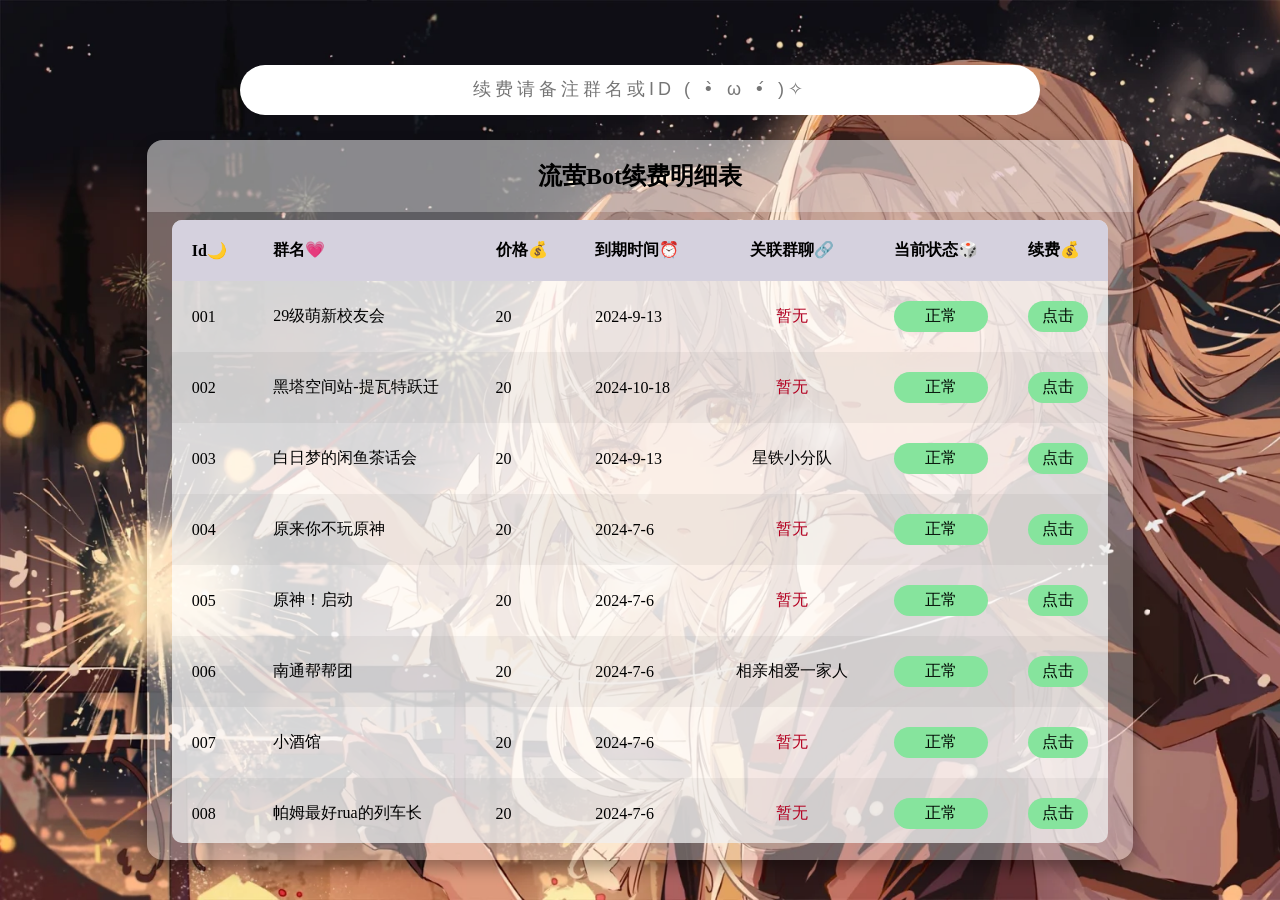
==== commit 77bf431a: "1" ====
--- a/index.html
+++ b/index.html
@@ -1,24 +1,371 @@
 <!DOCTYPE html>
-<html lang="en-US" dir="ltr">
-  <head>
-    <meta charset="utf-8">
-    <meta name="viewport" content="width=device-width,initial-scale=1">
-    <title>流萤-Bot使用文档</title>
-    <meta name="description" content="A VitePress Site">
-    <meta name="generator" content="VitePress v1.0.0-rc.43">
-    <link rel="preload stylesheet" href="/assets/style.CK7vb5Z1.css" as="style">
-    
-    <script type="module" src="/assets/app.C0r8PYyo.js"></script>
-    <link rel="preload" href="/assets/inter-roman-latin.Bu8hRsVA.woff2" as="font" type="font/woff2" crossorigin="">
-    <link rel="modulepreload" href="/assets/chunks/framework.Dpr6UjKr.js">
-    <link rel="modulepreload" href="/assets/chunks/theme.BWD507R5.js">
-    <link rel="modulepreload" href="/assets/index.md.-U9x_6l1.lean.js">
-    <script id="check-dark-mode">(()=>{const e=localStorage.getItem("vitepress-theme-appearance")||"auto",a=window.matchMedia("(prefers-color-scheme: dark)").matches;(!e||e==="auto"?a:e==="dark")&&document.documentElement.classList.add("dark")})();</script>
-    <script id="check-mac-os">document.documentElement.classList.toggle("mac",/Mac|iPhone|iPod|iPad/i.test(navigator.platform));</script>
-  </head>
-  <body>
-    <div id="app"><div class="Layout" data-v-dfeb887b><!--[--><!--]--><!--[--><span tabindex="-1" data-v-8f534668></span><a href="#VPContent" class="VPSkipLink visually-hidden" data-v-8f534668> Skip to content </a><!--]--><!----><header class="VPNav" data-v-dfeb887b data-v-c4aa51ca><div class="VPNavBar top" data-v-c4aa51ca data-v-e6f1226e><div class="wrapper" data-v-e6f1226e><div class="container" data-v-e6f1226e><div class="title" data-v-e6f1226e><div class="VPNavBarTitle" data-v-e6f1226e data-v-765023d8><a class="title" href="/" data-v-765023d8><!--[--><!--]--><!----><span data-v-765023d8>流萤-Bot使用文档</span><!--[--><!--]--></a></div></div><div class="content" data-v-e6f1226e><div class="content-body" data-v-e6f1226e><!--[--><!--]--><div class="VPNavBarSearch search" data-v-e6f1226e><!----></div><nav aria-labelledby="main-nav-aria-label" class="VPNavBarMenu menu" data-v-e6f1226e data-v-2db914d3><span id="main-nav-aria-label" class="visually-hidden" data-v-2db914d3>Main Navigation</span><!--[--><!--[--><a class="VPLink link VPNavBarMenuLink active" href="/" tabindex="0" data-v-2db914d3 data-v-971ad620><!--[--><span data-v-971ad620>文档首页</span><!--]--></a><!--]--><!--[--><a class="VPLink link vp-external-link-icon VPNavBarMenuLink" href="https://space.bilibili.com/1277575300" target="_blank" rel="noreferrer" tabindex="0" data-v-2db914d3 data-v-971ad620><!--[--><span data-v-971ad620>哔哩哔哩</span><!--]--></a><!--]--><!--]--></nav><!----><div class="VPNavBarAppearance appearance" data-v-e6f1226e data-v-c6237c3f><button class="VPSwitch VPSwitchAppearance" type="button" role="switch" title="Switch to dark theme" aria-checked="false" data-v-c6237c3f data-v-93b29351 data-v-5e9b8f7b><span class="check" data-v-5e9b8f7b><span class="icon" data-v-5e9b8f7b><!--[--><span class="vpi-sun sun" data-v-93b29351></span><span class="vpi-moon moon" data-v-93b29351></span><!--]--></span></span></button></div><div class="VPSocialLinks VPNavBarSocialLinks social-links" data-v-e6f1226e data-v-c1d4c688 data-v-73a64eac><!--[--><a class="VPSocialLink no-icon" href="https://github.com/surgar04?tab=repositories" aria-label="github" target="_blank" rel="noopener" data-v-73a64eac data-v-81ea0254><span class="vpi-social-github" /></a><!--]--></div><div class="VPFlyout VPNavBarExtra extra" data-v-e6f1226e data-v-65ff6c76 data-v-1394124f><button type="button" class="button" aria-haspopup="true" aria-expanded="false" aria-label="extra navigation" data-v-1394124f><span class="vpi-more-horizontal icon" data-v-1394124f></span></button><div class="menu" data-v-1394124f><div class="VPMenu" data-v-1394124f data-v-fa485906><!----><!--[--><!--[--><!----><div class="group" data-v-65ff6c76><div class="item appearance" data-v-65ff6c76><p class="label" data-v-65ff6c76>Appearance</p><div class="appearance-action" data-v-65ff6c76><button class="VPSwitch VPSwitchAppearance" type="button" role="switch" title="Switch to dark theme" aria-checked="false" data-v-65ff6c76 data-v-93b29351 data-v-5e9b8f7b><span class="check" data-v-5e9b8f7b><span class="icon" data-v-5e9b8f7b><!--[--><span class="vpi-sun sun" data-v-93b29351></span><span class="vpi-moon moon" data-v-93b29351></span><!--]--></span></span></button></div></div></div><div class="group" data-v-65ff6c76><div class="item social-links" data-v-65ff6c76><div class="VPSocialLinks social-links-list" data-v-65ff6c76 data-v-73a64eac><!--[--><a class="VPSocialLink no-icon" href="https://github.com/surgar04?tab=repositories" aria-label="github" target="_blank" rel="noopener" data-v-73a64eac data-v-81ea0254><span class="vpi-social-github" /></a><!--]--></div></div></div><!--]--><!--]--></div></div></div><!--[--><!--]--><button type="button" class="VPNavBarHamburger hamburger" aria-label="mobile navigation" aria-expanded="false" aria-controls="VPNavScreen" data-v-e6f1226e data-v-4c779a3c><span class="container" data-v-4c779a3c><span class="top" data-v-4c779a3c></span><span class="middle" data-v-4c779a3c></span><span class="bottom" data-v-4c779a3c></span></span></button></div></div></div></div><div class="divider" data-v-e6f1226e><div class="divider-line" data-v-e6f1226e></div></div></div><!----></header><!----><!----><div class="VPContent is-home" id="VPContent" data-v-dfeb887b data-v-20c59612><div class="VPHome" data-v-20c59612 data-v-8c2e68af><!--[--><!--]--><div class="VPHero has-image VPHomeHero" data-v-8c2e68af data-v-a54c5102><div class="container" data-v-a54c5102><div class="main" data-v-a54c5102><!--[--><!--]--><!--[--><h1 class="name" data-v-a54c5102><span class="clip" data-v-a54c5102>流萤 文档站</span></h1><p class="text" data-v-a54c5102>Firefly Document</p><p class="tagline" data-v-a54c5102>最好的流萤！</p><!--]--><!--[--><!--]--><div class="actions" data-v-a54c5102><!--[--><div class="action" data-v-a54c5102><a class="VPButton medium brand" href="/Home.html" data-v-a54c5102 data-v-3cd82897>开始</a></div><div class="action" data-v-a54c5102><a class="VPButton medium alt" href="/zan.html" data-v-a54c5102 data-v-3cd82897>赞助我</a></div><!--]--></div><!--[--><!--]--></div><div class="image" data-v-a54c5102><div class="image-container" data-v-a54c5102><div class="image-bg" data-v-a54c5102></div><!--[--><!--[--><img class="VPImage image-src" src="/3.png" alt="背景图" data-v-24d50e82><!--]--><!--]--></div></div></div></div><!--[--><!--]--><!--[--><!--]--><!----><!--[--><!--]--><div class="vp-doc container" style="--vp-offset:calc(50% - Infinitypx);" data-v-8c2e68af data-v-97bddaf5><!--[--><div style="position:relative;" data-v-8c2e68af><div></div></div><!--]--></div></div></div><!----><!--[--><!--]--></div></div>
-    <script>window.__VP_HASH_MAP__=JSON.parse("{\"index.md\":\"-U9x_6l1\",\"readme.md\":\"MS_mb7FN\",\"zan.md\":\"BdMUmpHX\",\"update.md\":\"B0gAtY-7\",\"home.md\":\"M4yj7I3S\",\"gi.md\":\"UJZmiehG\",\"sr.md\":\"D_nITd90\"}");window.__VP_SITE_DATA__=JSON.parse("{\"lang\":\"en-US\",\"dir\":\"ltr\",\"title\":\"流萤-Bot使用文档\",\"description\":\"A VitePress Site\",\"base\":\"/\",\"head\":[],\"router\":{\"prefetchLinks\":true},\"appearance\":true,\"themeConfig\":{\"outlineTitle\":\"文章目录\",\"outline\":[2,6],\"nav\":[{\"text\":\"文档首页\",\"link\":\"/\"},{\"text\":\"哔哩哔哩\",\"link\":\"https://space.bilibili.com/1277575300\"}],\"seacrch\":{\"provider\":\"local\",\"options\":{\"translations\":{\"button\":{\"buttonText\":\"搜索\",\"buttonAriaLabel\":\"搜索文档\"},\"modal\":{\"noResultsText\":\"好像没有这个哦＞﹏＜\",\"resetButtonTitle\":\"清除查询条件\",\"footer\":{\"selectText\":\"选择\",\"navigateText\":\"切换\"}}}}},\"sidebar\":[{\"text\":\"分区总览\",\"items\":[{\"text\":\"原神文档 Genshin Impact\",\"link\":\"/GI\"},{\"text\":\"星铁文档 Star Rail\",\"link\":\"/SR\"},{\"text\":\"赞 助 Sponsor\",\"link\":\"/zan\"},{\"text\":\"更新时间线 Update time\",\"link\":\"/update\"}]}],\"socialLinks\":[{\"icon\":\"github\",\"link\":\"https://github.com/surgar04?tab=repositories\"}]},\"locales\":{},\"scrollOffset\":134,\"cleanUrls\":false}");</script>
-    
-  </body>
+<html lang="en">
+
+<head>
+    <meta charset="UTF-8">
+    <meta name="viewport" content="width=device-width, initial-scale=1.0">
+    <title>自查表</title>
+    <link rel="stylesheet" href="style.css">
+</head>
+
+<body>
+    <!-- 大盒子 -->
+    <div class="total">
+        <div class="seach">
+            <input type="text" placeholder="续费请备注群名或ID ( •̀ ω •́ )✧">
+        </div>
+        <main class="table">
+            <section class="header">
+                <h2>流萤Bot续费明细表</h2>
+            </section>
+            <section class="shell">
+                <table>
+                    <thead>
+                        <tr>
+                            <th> Id🌙 </th>
+                            <th> 群名💗</th>
+                            <th> 价格💰</th>
+                            <th> 到期时间⏰</th>
+                            <th style="text-align: center;"> 关联群聊🔗</th>
+                            <th> 当前状态🎲</th>
+                            <th>续费💰</th>
+                        </tr>
+                    </thead>
+                    <tbody>
+                        <tr>
+                            <td> 001 </td>
+                            <td> 29级萌新校友会 </td>
+                            <td> 20 </td>
+                            <td> 2024-9-13 </td>
+                            <td class="guan"> 暂无</td>
+                            <td>
+                                <p class="button">正常</p>
+                            </td>
+                            <td>
+                                <p class="button" id="renew1">点击</p>
+                            </td>
+                        </tr>
+                        <tr>
+                            <td> 002 </td>
+                            <td> 黑塔空间站-提瓦特跃迁 </td>
+                            <td> 20 </td>
+                            <td> 2024-10-18 </td>
+                            <td class="guan"> 暂无</td>
+                            <td>
+                                <p class="button">正常</p>
+                            </td>
+                            <td>
+                                <p class="button" id="renew2">点击</p>
+                            </td>
+                        </tr>
+                        <tr>
+                            <td> 003 </td>
+                            <td> 白日梦的闲鱼茶话会 </td>
+                            <td> 20 </td>
+                            <td> 2024-9-13 </td>
+                            <td class="guan2"> 星铁小分队</td>
+                            <td>
+                                <p class="button">正常</p>
+                            </td>
+                            <td>
+                                <p class="button" id="renew3">点击</p>
+                            </td>
+                        </tr>
+                        <tr>
+                            <td> 004 </td>
+                            <td> 原来你不玩原神 </td>
+                            <td> 20 </td>
+                            <td> 2024-7-6 </td>
+                            <td class="guan"> 暂无</td>
+                            <td>
+                                <p class="button">正常</p>
+                            </td>
+                            <td>
+                                <p class="button" id="renew4">点击</p>
+                            </td>
+                        </tr>
+                        <tr>
+                            <td> 005 </td>
+                            <td> 原神！启动 </td>
+                            <td> 20 </td>
+                            <td> 2024-7-6 </td>
+                            <td class="guan"> 暂无</td>
+                            <td>
+                                <p class="button">正常</p>
+                            </td>
+                            <td>
+                                <p class="button" id="renew5">点击</p>
+                            </td>
+                        </tr>
+                        <tr>
+                            <td> 006 </td>
+                            <td> 南通帮帮团 </td>
+                            <td> 20 </td>
+                            <td> 2024-7-6 </td>
+                            <td class="guan2"> 相亲相爱一家人</td>
+                            <td>
+                                <p class="button">正常</p>
+                            </td>
+                            <td>
+                                <p class="button" id="renew6">点击</p>
+                            </td>
+                        </tr>
+                        <tr>
+                            <td> 007 </td>
+                            <td> 小酒馆 </td>
+                            <td> 20 </td>
+                            <td> 2024-7-6 </td>
+                            <td class="guan"> 暂无</td>
+                            <td>
+                                <p class="button">正常</p>
+                            </td>
+                            <td>
+                                <p class="button" id="renew7">点击</p>
+                            </td>
+                        </tr>
+                        <tr>
+                            <td> 008 </td>
+                            <td> 帕姆最好rua的列车长 </td>
+                            <td> 20 </td>
+                            <td> 2024-7-6 </td>
+                            <td class="guan"> 暂无</td>
+                            <td>
+                                <p class="button">正常</p>
+                            </td>
+                            <td>
+                                <p class="button" id="renew8">点击</p>
+                            </td>
+                        </tr>
+                        <tr>
+                            <td> 009 </td>
+                            <td> 二次元游戏群 </td>
+                            <td> 20 </td>
+                            <td> 2024-7-6 </td>
+                            <td class="guan"> 暂无</td>
+                            <td>
+                                <p class="button">正常</p>
+                            </td>
+                            <td>
+                                <p class="button" id="renew9">点击</p>
+                            </td>
+                        </tr>
+                        <tr>
+                            <td> 010 </td>
+                            <td> 旅行者开拓者聚集地 </td>
+                            <td> 20 </td>
+                            <td> 2024-7-6 </td>
+                            <td class="guan"> 暂无</td>
+                            <td>
+                                <p class="button">正常</p>
+                            </td>
+                            <td>
+                                <p class="button" id="renew10">点击</p>
+                            </td>
+                        </tr>
+                        <tr>
+                            <td> 011 </td>
+                            <td> 璃月仙1群 </td>
+                            <td> 20 </td>
+                            <td id="time"> 2024-7-7 </td>
+                            <td class="guan"> 暂无</td>
+                            <td>
+                                <p class="button">正常</p>
+                            </td>
+                            <td>
+                                <p class="button" id="renew11">点击</p>
+                            </td>
+                        </tr>
+                        <tr>
+                            <td> 012 </td>
+                            <td> 璃月仙2群 </td>
+                            <td> 20 </td>
+                            <td id="time"> 2024-7-7 </td>
+                            <td class="guan"> 暂无</td>
+                            <td>
+                                <p class="button">正常</p>
+                            </td>
+                            <td>
+                                <p class="button" id="renew12">点击</p>
+                            </td>
+                        </tr>
+                        <tr>
+                            <td> 013 </td>
+                            <td> 东京老穹轨 </td>
+                            <td> 20 </td>
+                            <td id="time"> 2024-8-7 </td>
+                            <td class="guan"> 暂无</td>
+                            <td>
+                                <p class="button">正常</p>
+                            </td>
+                            <td>
+                                <p class="button" id="renew13">点击</p>
+                            </td>
+                        </tr>
+                        <tr>
+                            <td> 014 </td>
+                            <td> 休闲原神 </td>
+                            <td> 20 </td>
+                            <td id="time"> 2024-7-11 </td>
+                            <td class="guan"> 暂无</td>
+                            <td>
+                                <p class="button">正常</p>
+                            </td>
+                            <td>
+                                <p class="button" id="renew14">点击</p>
+                            </td>
+                        </tr>
+                        <tr>
+                            <td> 015 </td>
+                            <td> 仙舟养老院 </td>
+                            <td> 20 </td>
+                            <td id="time"> 2024-7-9 </td>
+                            <td class="guan"> 暂无</td>
+                            <td>
+                                <p class="button">正常</p>
+                            </td>
+                            <td>
+                                <p class="button" id="renew15">点击</p>
+                            </td>
+                        </tr>
+                        <tr>
+                            <td> 016 </td>
+                            <td> 古华派艺术 </td>
+                            <td> 20 </td>
+                            <td id="time"> 2024-10-9 </td>
+                            <td class="guan"> 暂无</td>
+                            <td>
+                                <p class="button">正常</p>
+                            </td>
+                            <td>
+                                <p class="button" id="renew16">点击</p>
+                            </td>
+                        </tr>
+                        <tr>
+                            <td> 017 </td>
+                            <td> 鸣神蹦迪区 </td>
+                            <td> 20 </td>
+                            <td id="time"> 2024-7-11 </td>
+                            <td class="guan"> 暂无</td>
+                            <td>
+                                <p class="button">正常</p>
+                            </td>
+                            <td>
+                                <p class="button" id="renew17">点击</p>
+                            </td>
+                        </tr>
+                        <tr>
+                            <td> 018 </td>
+                            <td> 璃月列车驶向星穹 </td>
+                            <td> 20 </td>
+                            <td id="time"> 2024-7-10 </td>
+                            <td class="guan"> 暂无</td>
+                            <td>
+                                <p class="button">正常</p>
+                            </td>
+                            <td>
+                                <p class="button" id="renew18">点击</p>
+                            </td>
+                        </tr>
+                        <tr>
+                            <td> 019 </td>
+                            <td> 打到原神星铁永存 </td>
+                            <td> 20 </td>
+                            <td id="time"> 2024-7-10 </td>
+                            <td class="guan"> 暂无</td>
+                            <td>
+                                <p class="button">正常</p>
+                            </td>
+                            <td>
+                                <p class="button" id="renew19">点击</p>
+                            </td>
+                        </tr>
+                        <tr>
+                            <td> 020 </td>
+                            <td> 星穹阮梅研究所 </td>
+                            <td> 20 </td>
+                            <td id="time"> 2024-7-12 </td>
+                            <td class="guan"> 暂无</td>
+                            <td>
+                                <p class="button">正常</p>
+                            </td>
+                            <td>
+                                <p class="button" id="renew20">点击</p>
+                            </td>
+                        </tr>
+                        <tr>
+                            <td> 021 </td>
+                            <td> 原铁友好交流 </td>
+                            <td> 20 </td>
+                            <td id="time"> 2024-6-13 </td>
+                            <td class="guan"> 暂无 </td>
+                            <td>
+                                <p class="button">正常</p>
+                            </td>
+                            <td>
+                                <p class="button" id="renew21">点击</p>
+                            </td>
+                        </tr>
+                        <tr>
+                            <td> 022 </td>
+                            <td> 原神往生堂专业团队 </td>
+                            <td> 20 </td>
+                            <td id="time"> 2024-7-14 </td>
+                            <td class="guan"> 暂无 </td>
+                            <td>
+                                <p class="button">正常</p>
+                            </td>
+                            <td>
+                                <p class="button" id="renew22">点击</p>
+                            </td>
+                        </tr>
+                        <tr>
+                            <td> 023 </td>
+                            <td> 漂泊的意义 </td>
+                            <td> 20 </td>
+                            <td id="time"> 2024-6-29 </td>
+                            <td class="guan"> 暂无 </td>
+                            <td>
+                                <p class="button">正常</p>
+                            </td>
+                            <td>
+                                <p class="button" id="renew23">点击</p>
+                            </td>
+                        </tr>
+                        <tr>
+                            <td> 024 </td>
+                            <td> 八月游戏 </td>
+                            <td> 20 </td>
+                            <td id="time"> 2024-7-13 </td>
+                            <td class="guan"> 暂无 </td>
+                            <td>
+                                <p class="button">正常</p>
+                            </td>
+                            <td>
+                                <p class="button" id="renew24">点击</p>
+                            </td>
+                        </tr>
+                        <tr>
+                            <td> 025 </td>
+                            <td> 吃饭群 </td>
+                            <td> 20 </td>
+                            <td id="time"> 2024-7-13 </td>
+                            <td class="guan"> 暂无 </td>
+                            <td>
+                                <p class="button">正常</p>
+                            </td>
+                            <td>
+                                <p class="button" id="renew25">点击</p>
+                            </td>
+                        </tr>
+                    </tbody>
+                </table>
+            </section>
+        </main>
+        <div id="overlay">
+            <img id="image" src="" alt="Clicked Image">
+        </div>
+    </div>
+    <script src="./script.js"></script>
+</body>
+
 </html>
--- a/style.css
+++ b/style.css
@@ -0,0 +1,146 @@
+* {
+    margin: 0;
+    padding: 0;
+    box-sizing: border-box;
+}
+
+.textinterver {
+    letter-spacing: 4px;
+}
+
+body {
+    background-image: url(./流萤.png);
+    background-size: cover;
+}
+
+.seach {
+    padding: 25px;
+    text-align: center;
+}
+
+.seach input {
+    width: 800px;
+    height: 50px;
+    border: none;
+    outline: none;
+    border-radius: 25px;
+}
+
+::placeholder {
+    font-size: 18px;
+    text-align: center;
+    letter-spacing: 4px;
+}
+
+body {
+    min-height: 100vh;
+    display: flex;
+    justify-content: center;
+    align-items: center;
+}
+
+main.table {
+    width: 77vw;
+    height: 80vh;
+    background-color: #fff5;
+    box-shadow: 0 8px 16px #0005;
+    border-radius: 16px;
+    overflow: hidden;
+}
+
+.header {
+    width: 100%;
+    height: 10%;
+    background-color: #fff4;
+    padding: 0 40px;
+    display: flex;
+    justify-content: center;
+    align-items: center;
+}
+
+.shell {
+    width: 95%;
+    max-height: calc(90% - 25px);
+    background-color: #fffb;
+    margin: 8px auto;
+    border-radius: 10px;
+    overflow: auto;
+    overflow: overlay;
+}
+
+.shell::-webkit-scrollbar {
+    width: 10px;
+    height: 10px;
+}
+
+table {
+    width: 100%;
+}
+
+table,
+th,
+td {
+    border-collapse: collapse;
+    padding: 20px;
+    text-align: left;
+}
+
+thead th {
+    position: sticky;
+    top: 0;
+    left: 0;
+    background-color: #d5d1defe;
+    cursor: pointer;
+}
+
+/* 偶数行背景色 */
+tbody tr:nth-child(even) {
+    background-color: #0000000b;
+}
+
+tbody tr:hover {
+    background-color: #fff6 !important;
+}
+
+.button {
+    padding: 5px 0;
+    border-radius: 40px;
+    text-align: center;
+}
+
+tr .button {
+    background-color: #86e49d;
+    color: #000803;
+}
+
+.guan {
+    color: #b30021;
+    text-align: center;
+}
+
+.guan2 {
+    color: #050505;
+    text-align: center;
+}
+
+#overlay {
+    display: none;
+    position: fixed;
+    top: 0;
+    left: 0;
+    width: 100%;
+    height: 100%;
+    background-color: rgba(0, 0, 0, 0.7);
+    z-index: 999;
+    cursor: pointer;
+}
+
+#image {
+    width: 550px;
+    display: block;
+    position: absolute;
+    top: 50%;
+    left: 50%;
+    transform: translate(-50%, -50%);
+    z-index: 1000;
+}
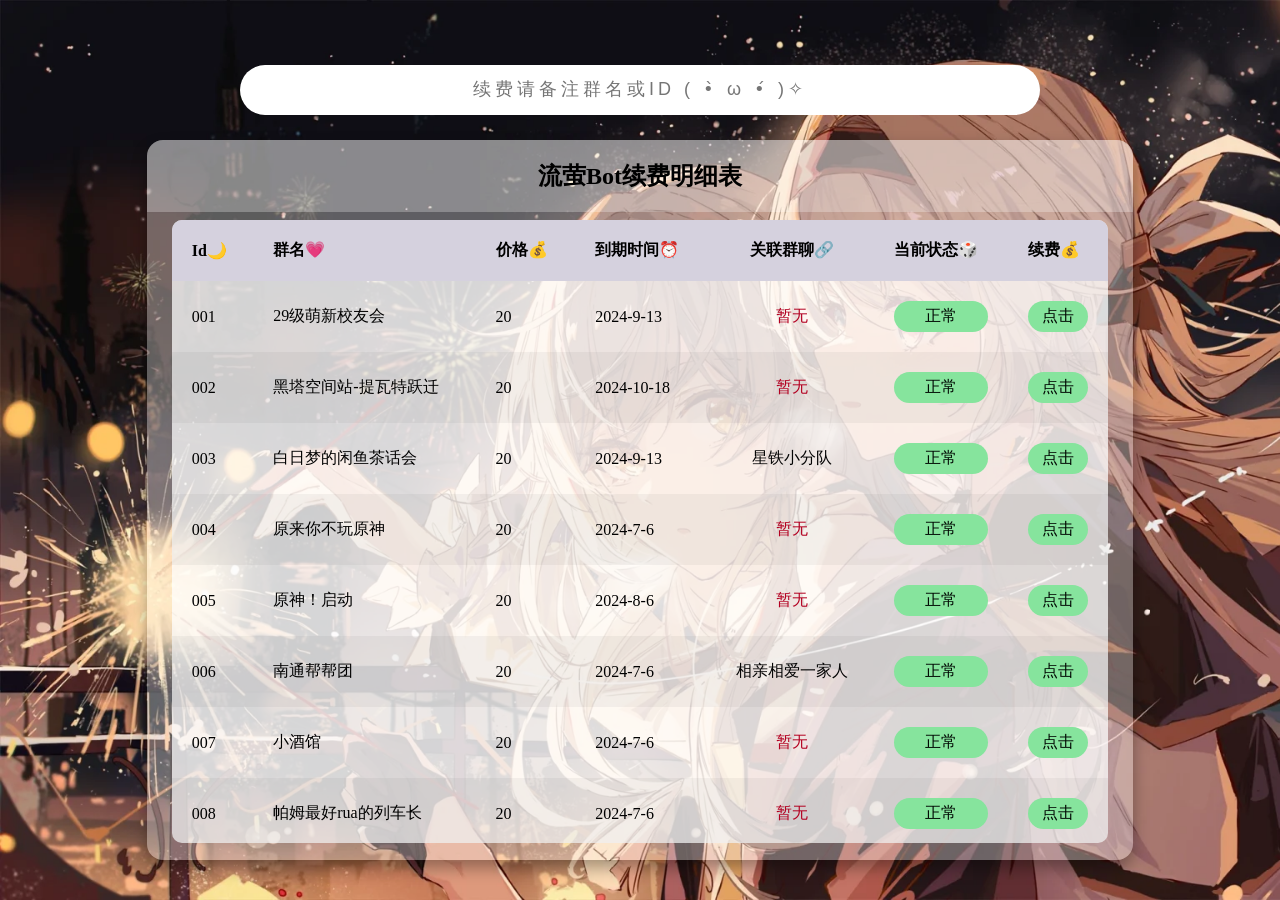
==== commit 6dc7f7af: "群聊续费修改" ====
--- a/index.html
+++ b/index.html
@@ -88,7 +88,7 @@
                             <td> 005 </td>
                             <td> 原神！启动 </td>
                             <td> 20 </td>
-                            <td> 2024-7-6 </td>
+                            <td> 2024-8-6 </td>
                             <td class="guan"> 暂无</td>
                             <td>
                                 <p class="button">正常</p>
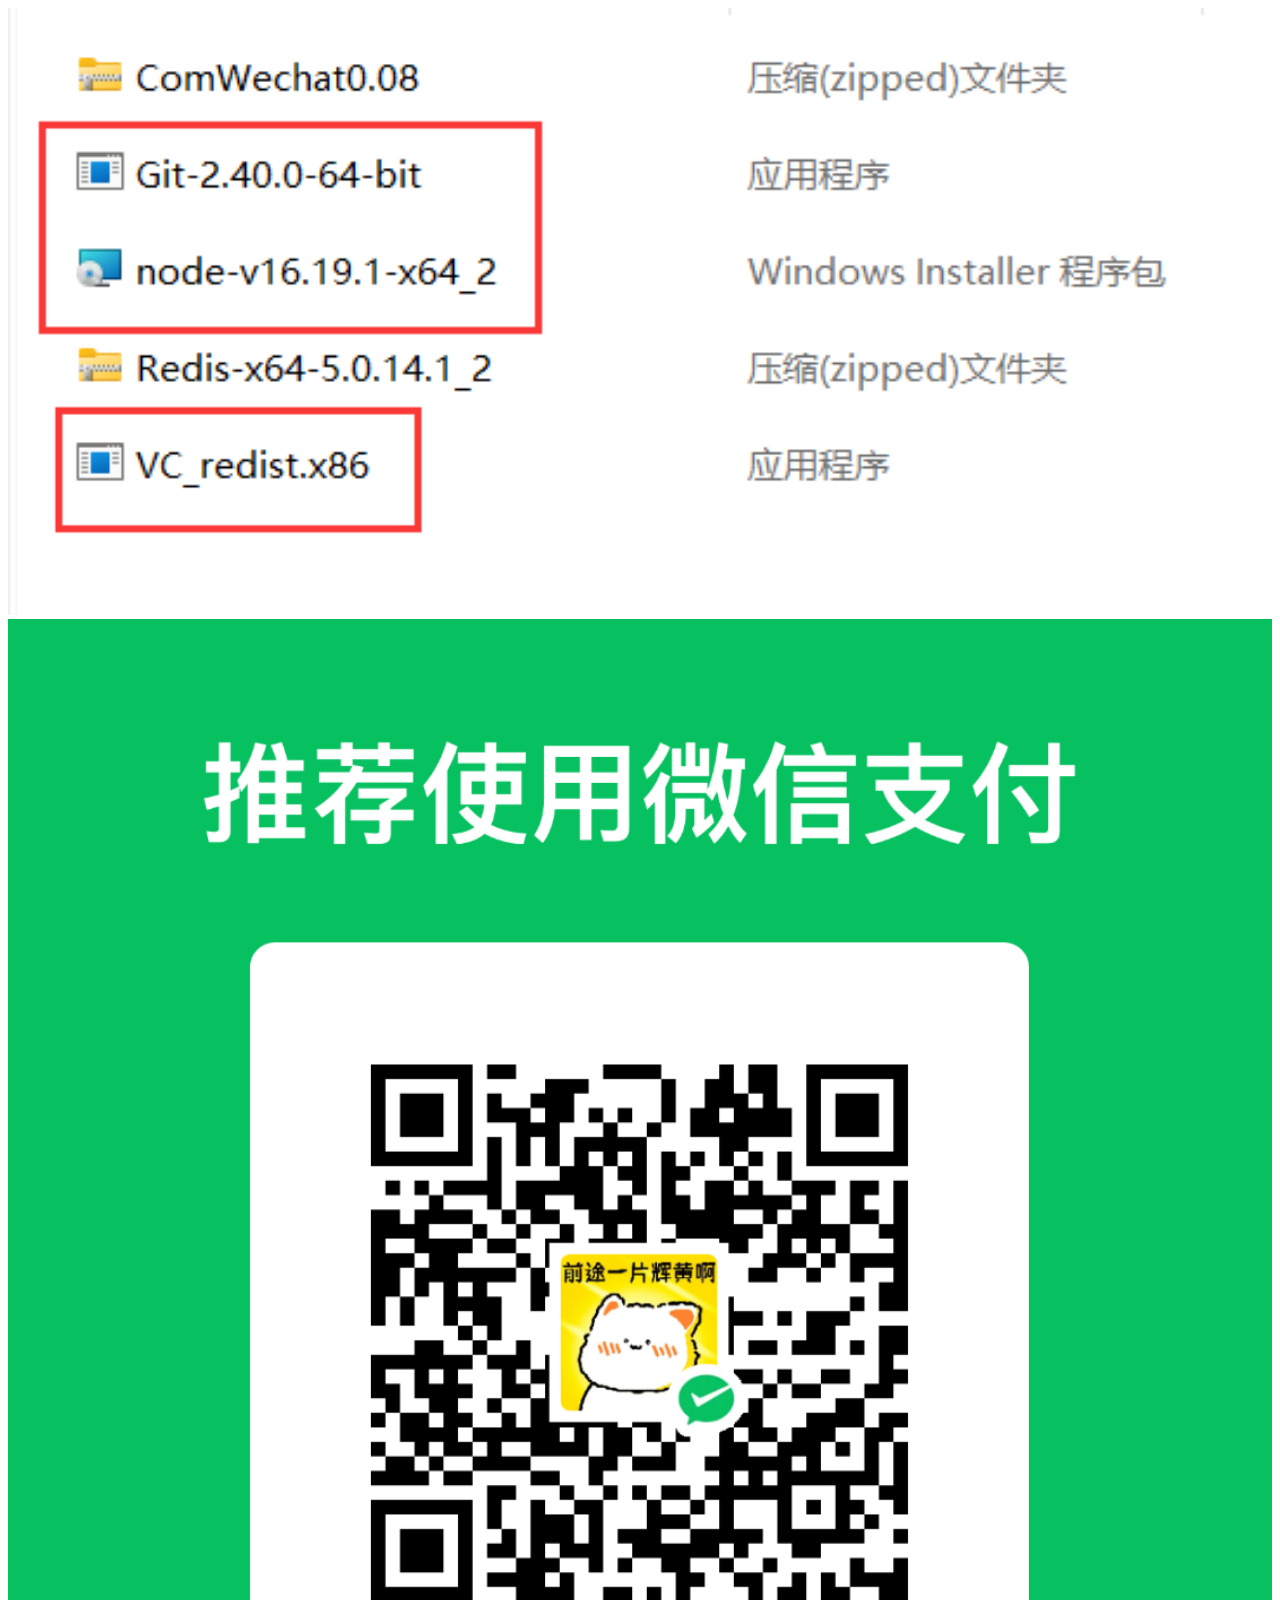
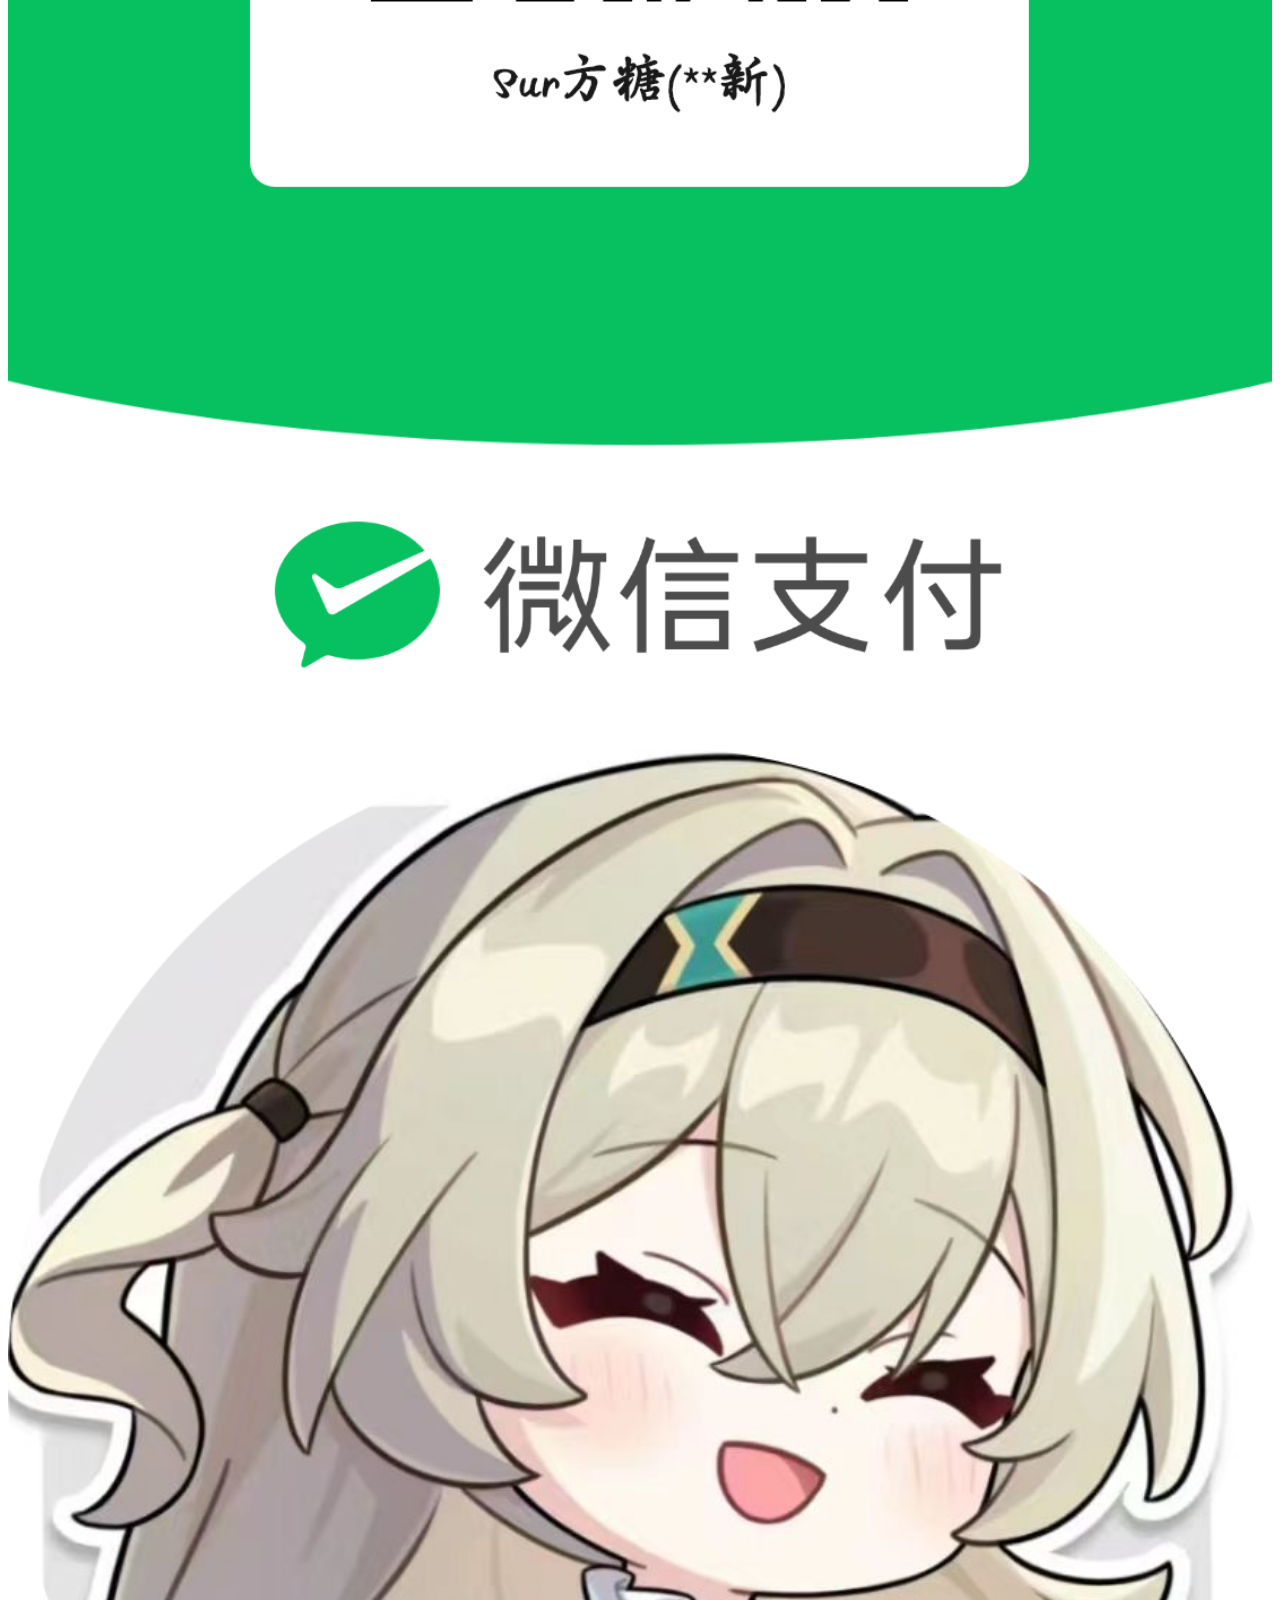
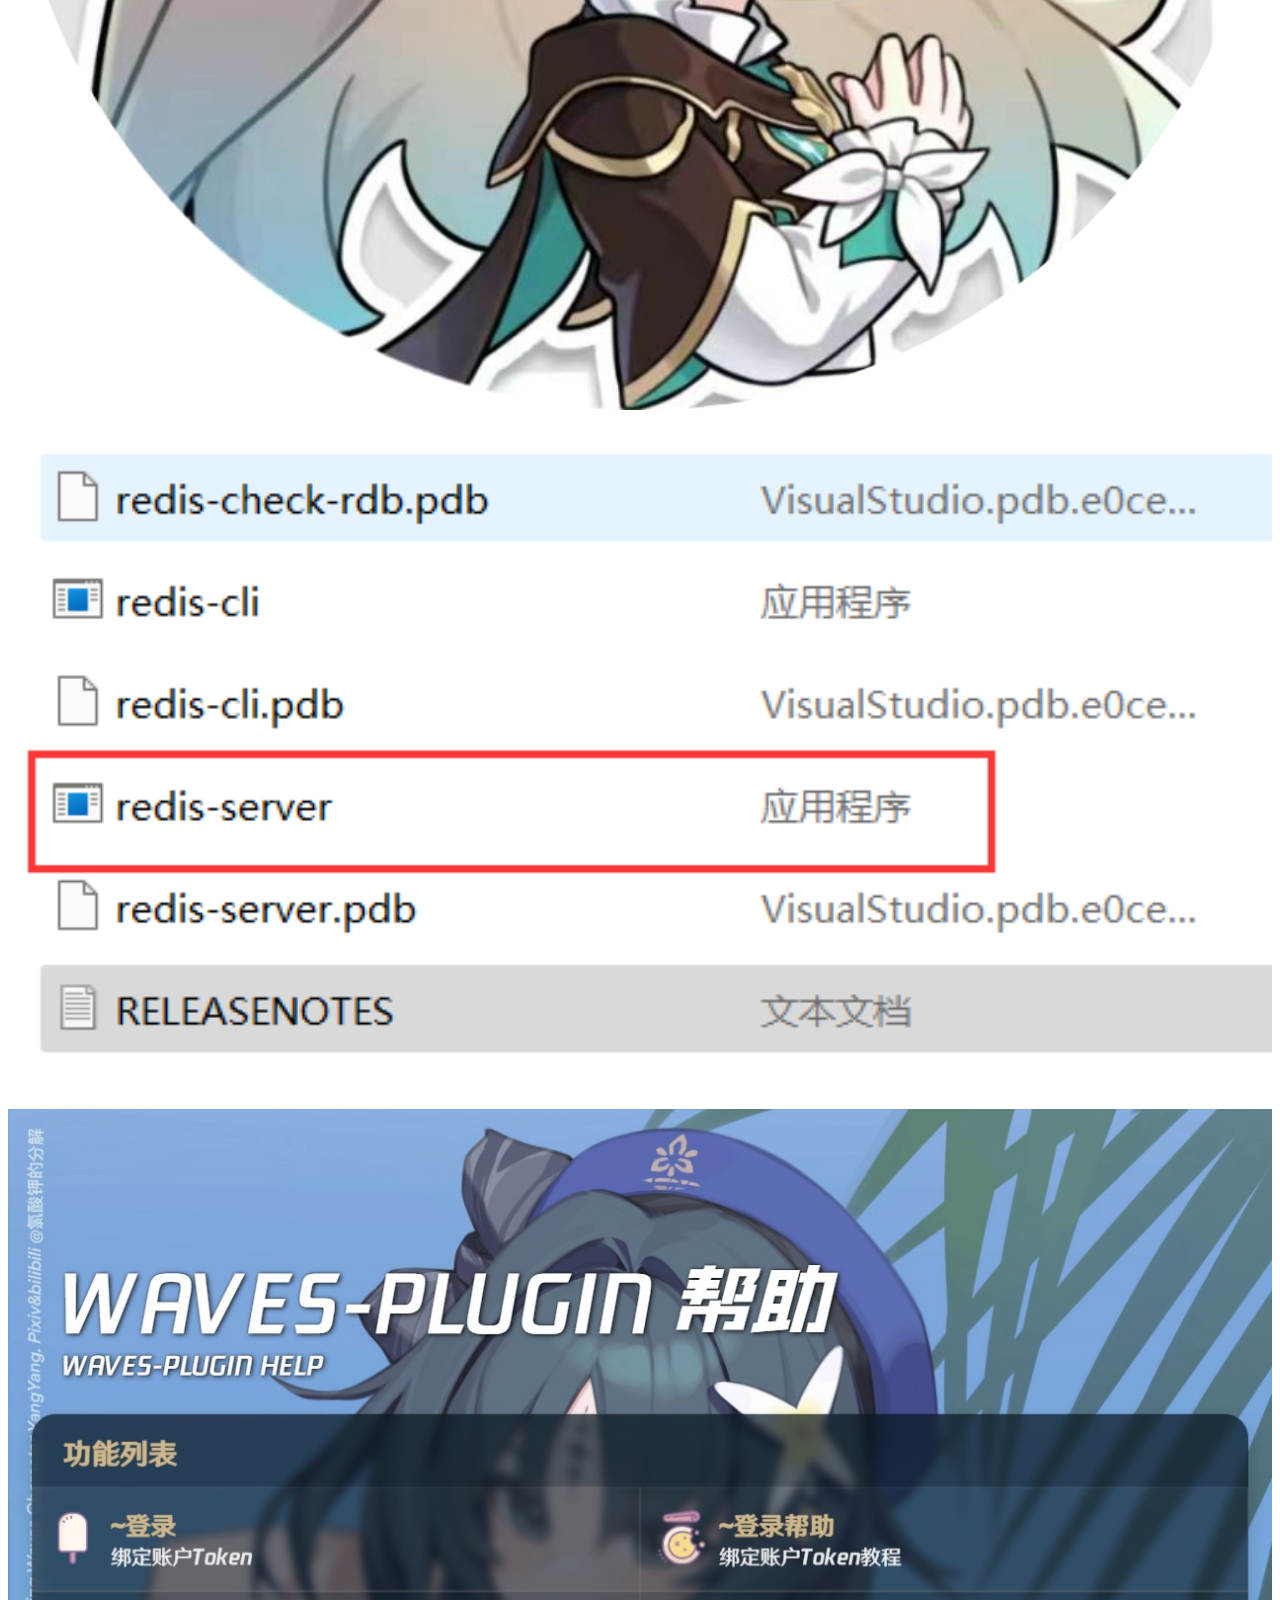
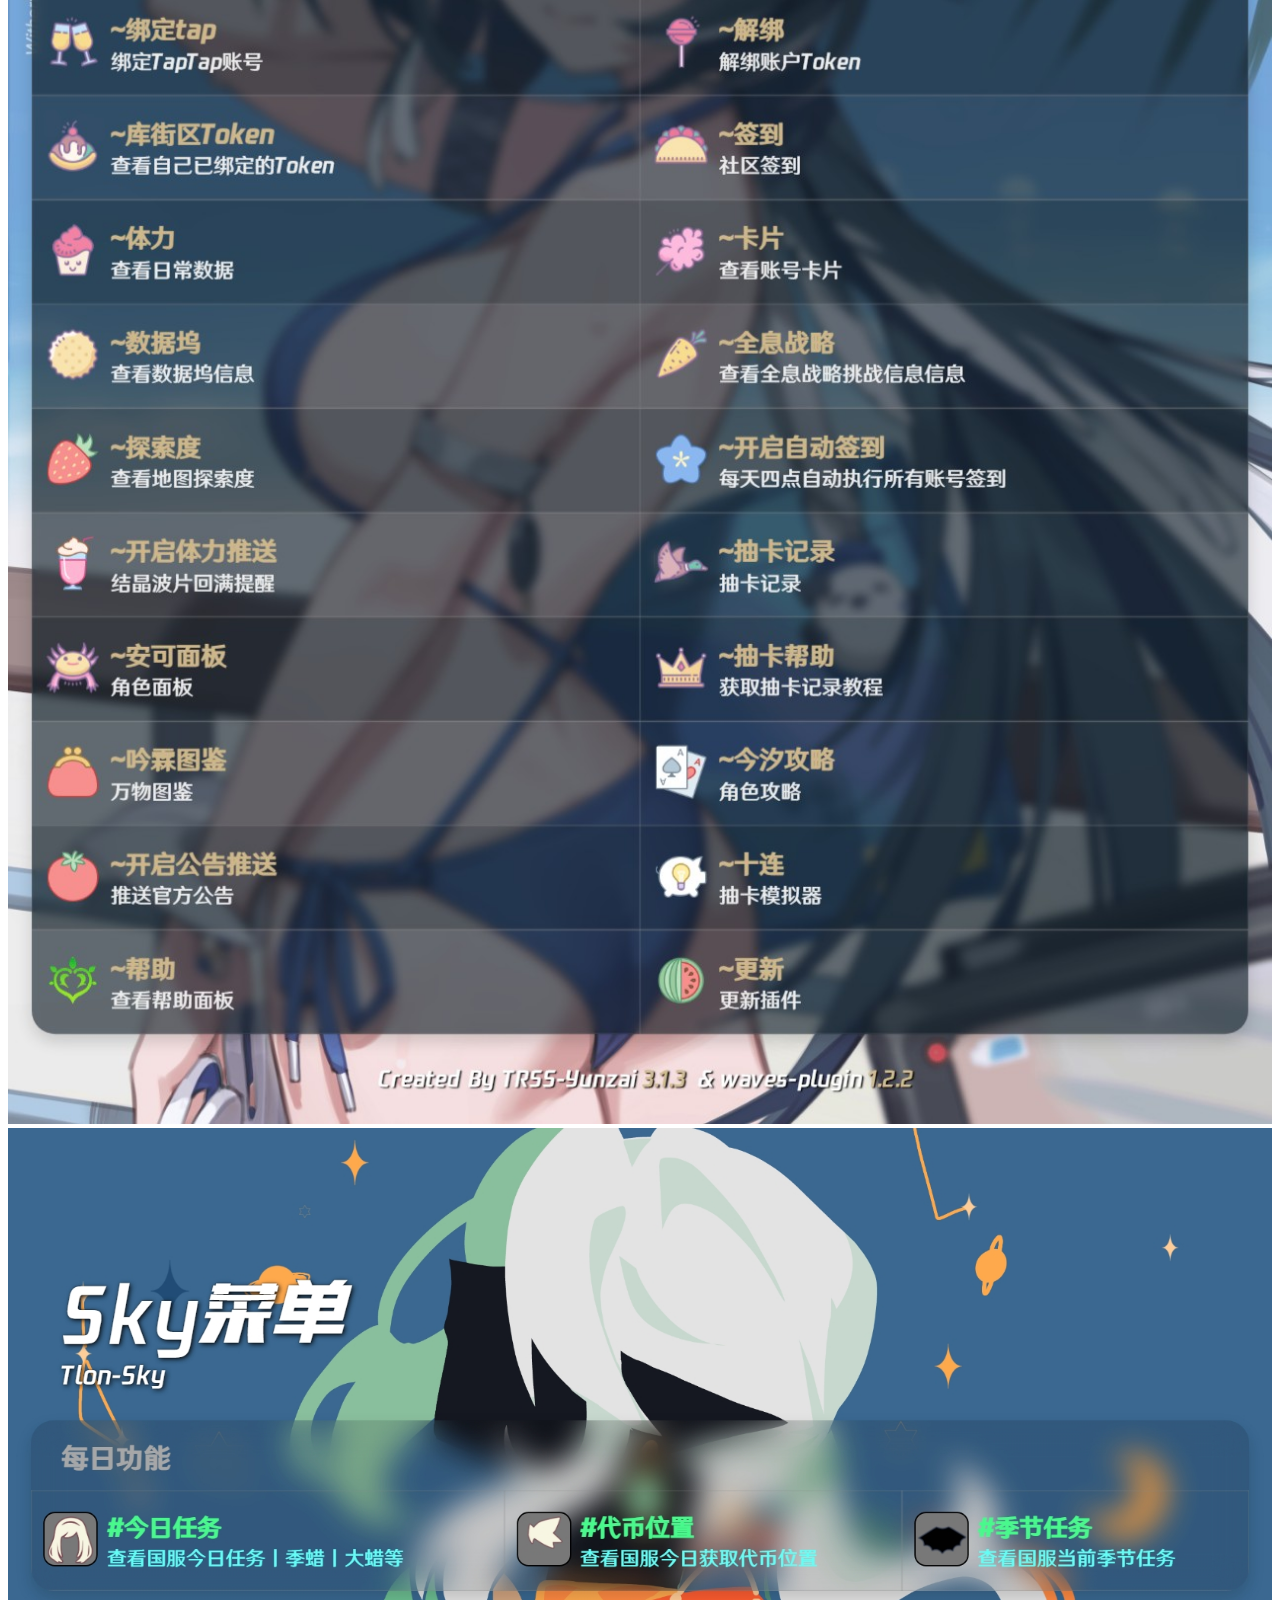
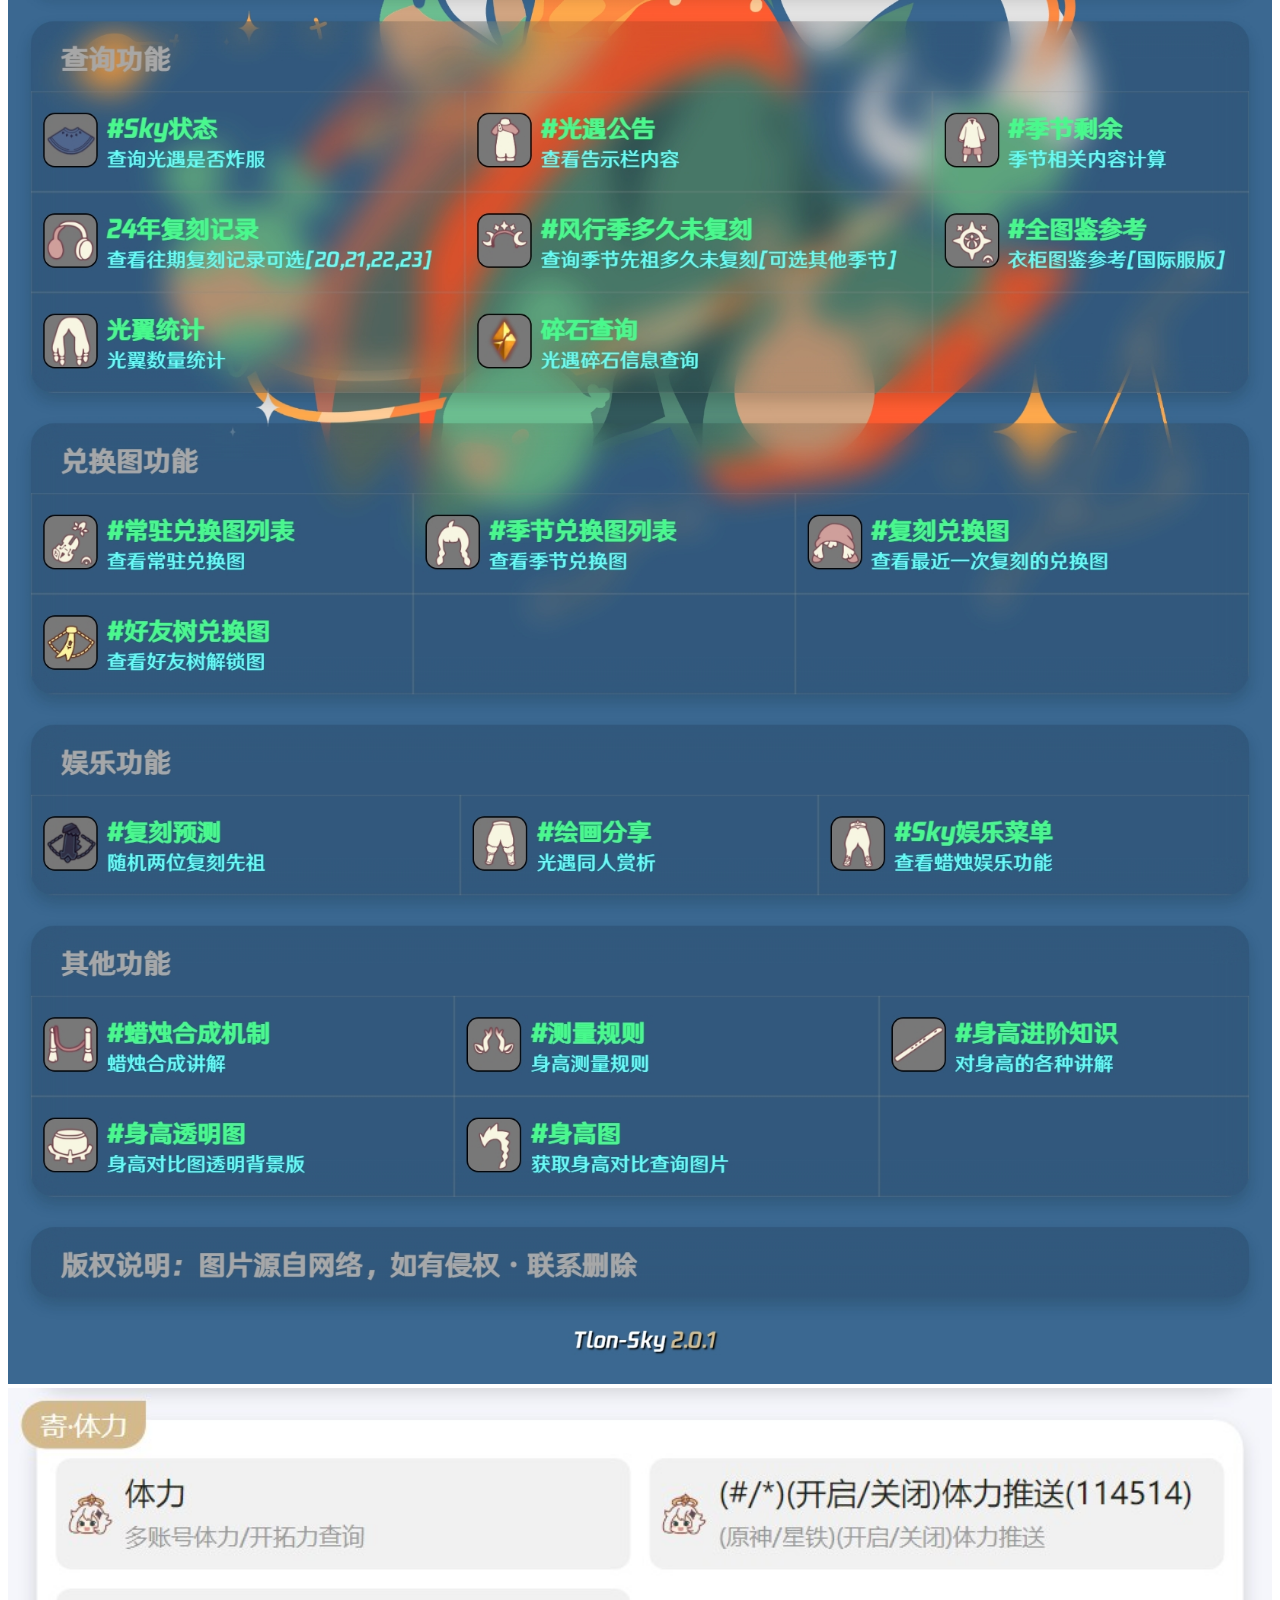
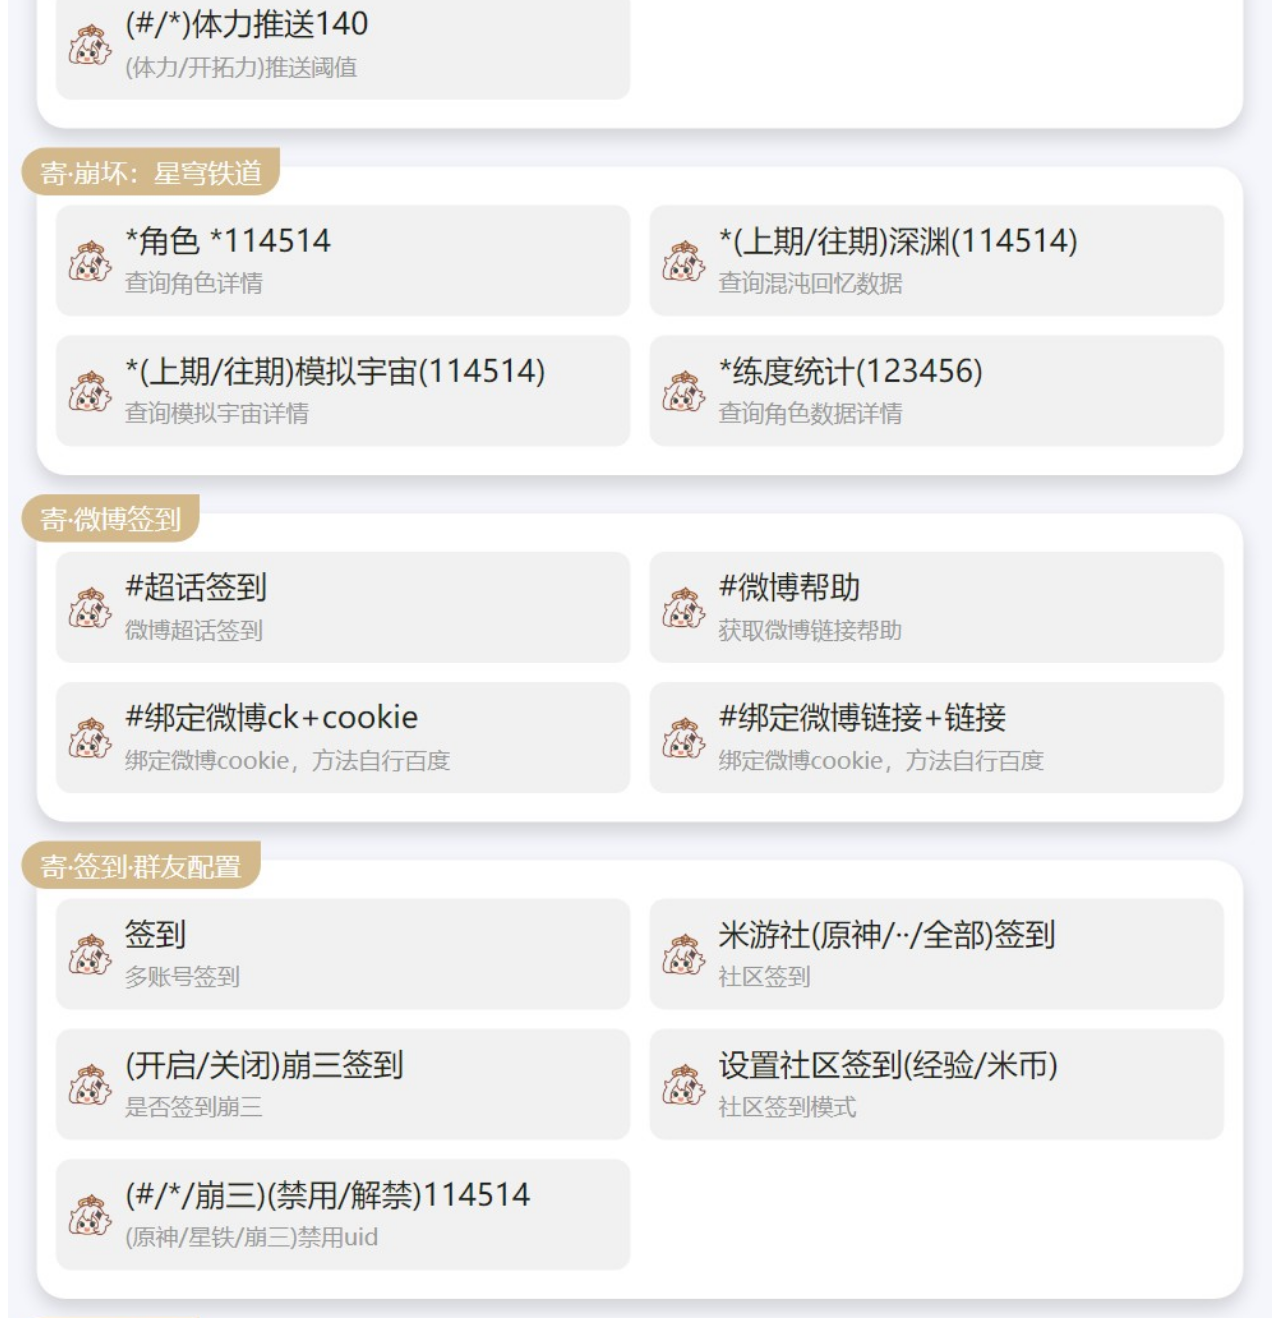
==== commit b1f99d3e: "Rename img.html to index.html 1" ====
--- a/index.html
+++ b/index.html
@@ -1,371 +1,24 @@
 <!DOCTYPE html>
 <html lang="en">
-
 <head>
     <meta charset="UTF-8">
     <meta name="viewport" content="width=device-width, initial-scale=1.0">
-    <title>自查表</title>
-    <link rel="stylesheet" href="style.css">
+    <title>Document</title>
+    <style>
+        img {
+            width: 100%;
+        }
+    </style>
 </head>
-
 <body>
-    <!-- 大盒子 -->
-    <div class="total">
-        <div class="seach">
-            <input type="text" placeholder="续费请备注群名或ID ( •̀ ω •́ )✧">
-        </div>
-        <main class="table">
-            <section class="header">
-                <h2>流萤Bot续费明细表</h2>
-            </section>
-            <section class="shell">
-                <table>
-                    <thead>
-                        <tr>
-                            <th> Id🌙 </th>
-                            <th> 群名💗</th>
-                            <th> 价格💰</th>
-                            <th> 到期时间⏰</th>
-                            <th style="text-align: center;"> 关联群聊🔗</th>
-                            <th> 当前状态🎲</th>
-                            <th>续费💰</th>
-                        </tr>
-                    </thead>
-                    <tbody>
-                        <tr>
-                            <td> 001 </td>
-                            <td> 29级萌新校友会 </td>
-                            <td> 20 </td>
-                            <td> 2024-9-13 </td>
-                            <td class="guan"> 暂无</td>
-                            <td>
-                                <p class="button">正常</p>
-                            </td>
-                            <td>
-                                <p class="button" id="renew1">点击</p>
-                            </td>
-                        </tr>
-                        <tr>
-                            <td> 002 </td>
-                            <td> 黑塔空间站-提瓦特跃迁 </td>
-                            <td> 20 </td>
-                            <td> 2024-10-18 </td>
-                            <td class="guan"> 暂无</td>
-                            <td>
-                                <p class="button">正常</p>
-                            </td>
-                            <td>
-                                <p class="button" id="renew2">点击</p>
-                            </td>
-                        </tr>
-                        <tr>
-                            <td> 003 </td>
-                            <td> 白日梦的闲鱼茶话会 </td>
-                            <td> 20 </td>
-                            <td> 2024-9-13 </td>
-                            <td class="guan2"> 星铁小分队</td>
-                            <td>
-                                <p class="button">正常</p>
-                            </td>
-                            <td>
-                                <p class="button" id="renew3">点击</p>
-                            </td>
-                        </tr>
-                        <tr>
-                            <td> 004 </td>
-                            <td> 原来你不玩原神 </td>
-                            <td> 20 </td>
-                            <td> 2024-7-6 </td>
-                            <td class="guan"> 暂无</td>
-                            <td>
-                                <p class="button">正常</p>
-                            </td>
-                            <td>
-                                <p class="button" id="renew4">点击</p>
-                            </td>
-                        </tr>
-                        <tr>
-                            <td> 005 </td>
-                            <td> 原神！启动 </td>
-                            <td> 20 </td>
-                            <td> 2024-8-6 </td>
-                            <td class="guan"> 暂无</td>
-                            <td>
-                                <p class="button">正常</p>
-                            </td>
-                            <td>
-                                <p class="button" id="renew5">点击</p>
-                            </td>
-                        </tr>
-                        <tr>
-                            <td> 006 </td>
-                            <td> 南通帮帮团 </td>
-                            <td> 20 </td>
-                            <td> 2024-7-6 </td>
-                            <td class="guan2"> 相亲相爱一家人</td>
-                            <td>
-                                <p class="button">正常</p>
-                            </td>
-                            <td>
-                                <p class="button" id="renew6">点击</p>
-                            </td>
-                        </tr>
-                        <tr>
-                            <td> 007 </td>
-                            <td> 小酒馆 </td>
-                            <td> 20 </td>
-                            <td> 2024-7-6 </td>
-                            <td class="guan"> 暂无</td>
-                            <td>
-                                <p class="button">正常</p>
-                            </td>
-                            <td>
-                                <p class="button" id="renew7">点击</p>
-                            </td>
-                        </tr>
-                        <tr>
-                            <td> 008 </td>
-                            <td> 帕姆最好rua的列车长 </td>
-                            <td> 20 </td>
-                            <td> 2024-7-6 </td>
-                            <td class="guan"> 暂无</td>
-                            <td>
-                                <p class="button">正常</p>
-                            </td>
-                            <td>
-                                <p class="button" id="renew8">点击</p>
-                            </td>
-                        </tr>
-                        <tr>
-                            <td> 009 </td>
-                            <td> 二次元游戏群 </td>
-                            <td> 20 </td>
-                            <td> 2024-7-6 </td>
-                            <td class="guan"> 暂无</td>
-                            <td>
-                                <p class="button">正常</p>
-                            </td>
-                            <td>
-                                <p class="button" id="renew9">点击</p>
-                            </td>
-                        </tr>
-                        <tr>
-                            <td> 010 </td>
-                            <td> 旅行者开拓者聚集地 </td>
-                            <td> 20 </td>
-                            <td> 2024-7-6 </td>
-                            <td class="guan"> 暂无</td>
-                            <td>
-                                <p class="button">正常</p>
-                            </td>
-                            <td>
-                                <p class="button" id="renew10">点击</p>
-                            </td>
-                        </tr>
-                        <tr>
-                            <td> 011 </td>
-                            <td> 璃月仙1群 </td>
-                            <td> 20 </td>
-                            <td id="time"> 2024-7-7 </td>
-                            <td class="guan"> 暂无</td>
-                            <td>
-                                <p class="button">正常</p>
-                            </td>
-                            <td>
-                                <p class="button" id="renew11">点击</p>
-                            </td>
-                        </tr>
-                        <tr>
-                            <td> 012 </td>
-                            <td> 璃月仙2群 </td>
-                            <td> 20 </td>
-                            <td id="time"> 2024-7-7 </td>
-                            <td class="guan"> 暂无</td>
-                            <td>
-                                <p class="button">正常</p>
-                            </td>
-                            <td>
-                                <p class="button" id="renew12">点击</p>
-                            </td>
-                        </tr>
-                        <tr>
-                            <td> 013 </td>
-                            <td> 东京老穹轨 </td>
-                            <td> 20 </td>
-                            <td id="time"> 2024-8-7 </td>
-                            <td class="guan"> 暂无</td>
-                            <td>
-                                <p class="button">正常</p>
-                            </td>
-                            <td>
-                                <p class="button" id="renew13">点击</p>
-                            </td>
-                        </tr>
-                        <tr>
-                            <td> 014 </td>
-                            <td> 休闲原神 </td>
-                            <td> 20 </td>
-                            <td id="time"> 2024-7-11 </td>
-                            <td class="guan"> 暂无</td>
-                            <td>
-                                <p class="button">正常</p>
-                            </td>
-                            <td>
-                                <p class="button" id="renew14">点击</p>
-                            </td>
-                        </tr>
-                        <tr>
-                            <td> 015 </td>
-                            <td> 仙舟养老院 </td>
-                            <td> 20 </td>
-                            <td id="time"> 2024-7-9 </td>
-                            <td class="guan"> 暂无</td>
-                            <td>
-                                <p class="button">正常</p>
-                            </td>
-                            <td>
-                                <p class="button" id="renew15">点击</p>
-                            </td>
-                        </tr>
-                        <tr>
-                            <td> 016 </td>
-                            <td> 古华派艺术 </td>
-                            <td> 20 </td>
-                            <td id="time"> 2024-10-9 </td>
-                            <td class="guan"> 暂无</td>
-                            <td>
-                                <p class="button">正常</p>
-                            </td>
-                            <td>
-                                <p class="button" id="renew16">点击</p>
-                            </td>
-                        </tr>
-                        <tr>
-                            <td> 017 </td>
-                            <td> 鸣神蹦迪区 </td>
-                            <td> 20 </td>
-                            <td id="time"> 2024-7-11 </td>
-                            <td class="guan"> 暂无</td>
-                            <td>
-                                <p class="button">正常</p>
-                            </td>
-                            <td>
-                                <p class="button" id="renew17">点击</p>
-                            </td>
-                        </tr>
-                        <tr>
-                            <td> 018 </td>
-                            <td> 璃月列车驶向星穹 </td>
-                            <td> 20 </td>
-                            <td id="time"> 2024-7-10 </td>
-                            <td class="guan"> 暂无</td>
-                            <td>
-                                <p class="button">正常</p>
-                            </td>
-                            <td>
-                                <p class="button" id="renew18">点击</p>
-                            </td>
-                        </tr>
-                        <tr>
-                            <td> 019 </td>
-                            <td> 打到原神星铁永存 </td>
-                            <td> 20 </td>
-                            <td id="time"> 2024-7-10 </td>
-                            <td class="guan"> 暂无</td>
-                            <td>
-                                <p class="button">正常</p>
-                            </td>
-                            <td>
-                                <p class="button" id="renew19">点击</p>
-                            </td>
-                        </tr>
-                        <tr>
-                            <td> 020 </td>
-                            <td> 星穹阮梅研究所 </td>
-                            <td> 20 </td>
-                            <td id="time"> 2024-7-12 </td>
-                            <td class="guan"> 暂无</td>
-                            <td>
-                                <p class="button">正常</p>
-                            </td>
-                            <td>
-                                <p class="button" id="renew20">点击</p>
-                            </td>
-                        </tr>
-                        <tr>
-                            <td> 021 </td>
-                            <td> 原铁友好交流 </td>
-                            <td> 20 </td>
-                            <td id="time"> 2024-6-13 </td>
-                            <td class="guan"> 暂无 </td>
-                            <td>
-                                <p class="button">正常</p>
-                            </td>
-                            <td>
-                                <p class="button" id="renew21">点击</p>
-                            </td>
-                        </tr>
-                        <tr>
-                            <td> 022 </td>
-                            <td> 原神往生堂专业团队 </td>
-                            <td> 20 </td>
-                            <td id="time"> 2024-7-14 </td>
-                            <td class="guan"> 暂无 </td>
-                            <td>
-                                <p class="button">正常</p>
-                            </td>
-                            <td>
-                                <p class="button" id="renew22">点击</p>
-                            </td>
-                        </tr>
-                        <tr>
-                            <td> 023 </td>
-                            <td> 漂泊的意义 </td>
-                            <td> 20 </td>
-                            <td id="time"> 2024-6-29 </td>
-                            <td class="guan"> 暂无 </td>
-                            <td>
-                                <p class="button">正常</p>
-                            </td>
-                            <td>
-                                <p class="button" id="renew23">点击</p>
-                            </td>
-                        </tr>
-                        <tr>
-                            <td> 024 </td>
-                            <td> 八月游戏 </td>
-                            <td> 20 </td>
-                            <td id="time"> 2024-7-13 </td>
-                            <td class="guan"> 暂无 </td>
-                            <td>
-                                <p class="button">正常</p>
-                            </td>
-                            <td>
-                                <p class="button" id="renew24">点击</p>
-                            </td>
-                        </tr>
-                        <tr>
-                            <td> 025 </td>
-                            <td> 吃饭群 </td>
-                            <td> 20 </td>
-                            <td id="time"> 2024-7-13 </td>
-                            <td class="guan"> 暂无 </td>
-                            <td>
-                                <p class="button">正常</p>
-                            </td>
-                            <td>
-                                <p class="button" id="renew25">点击</p>
-                            </td>
-                        </tr>
-                    </tbody>
-                </table>
-            </section>
-        </main>
-        <div id="overlay">
-            <img id="image" src="" alt="Clicked Image">
-        </div>
-    </div>
-    <script src="./script.js"></script>
+    <img src="./1.png" alt="">
+    <img src="./2.png" alt="">
+    <img src="./3.png" alt="">
+    <img src="./4.png" alt="">
+    <img src="./5.png" alt="">
+    <img src="./6.png" alt="">
+    <img src="./7.jpg" alt="">
+    <img src="./8.jpg" alt="">
+    <img src="./9.png" alt="">
 </body>
-
-</html>+</html>
